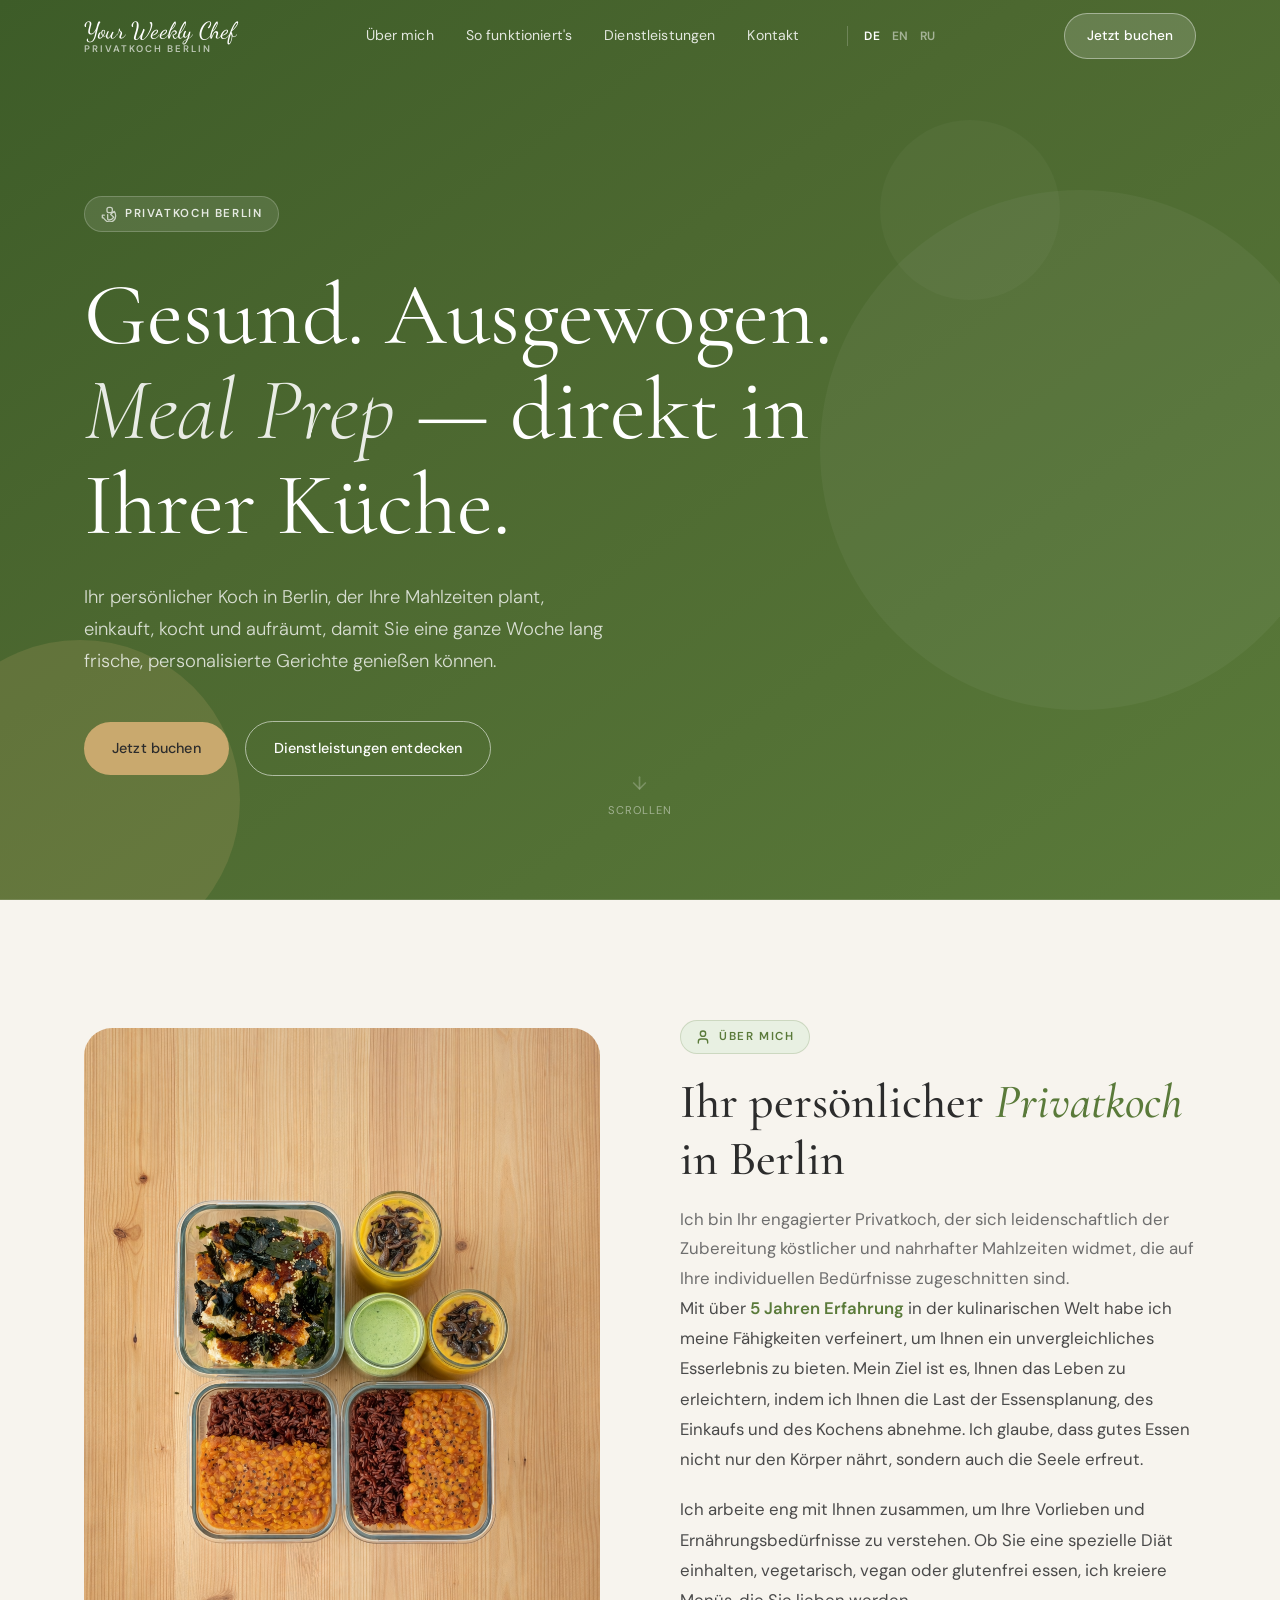
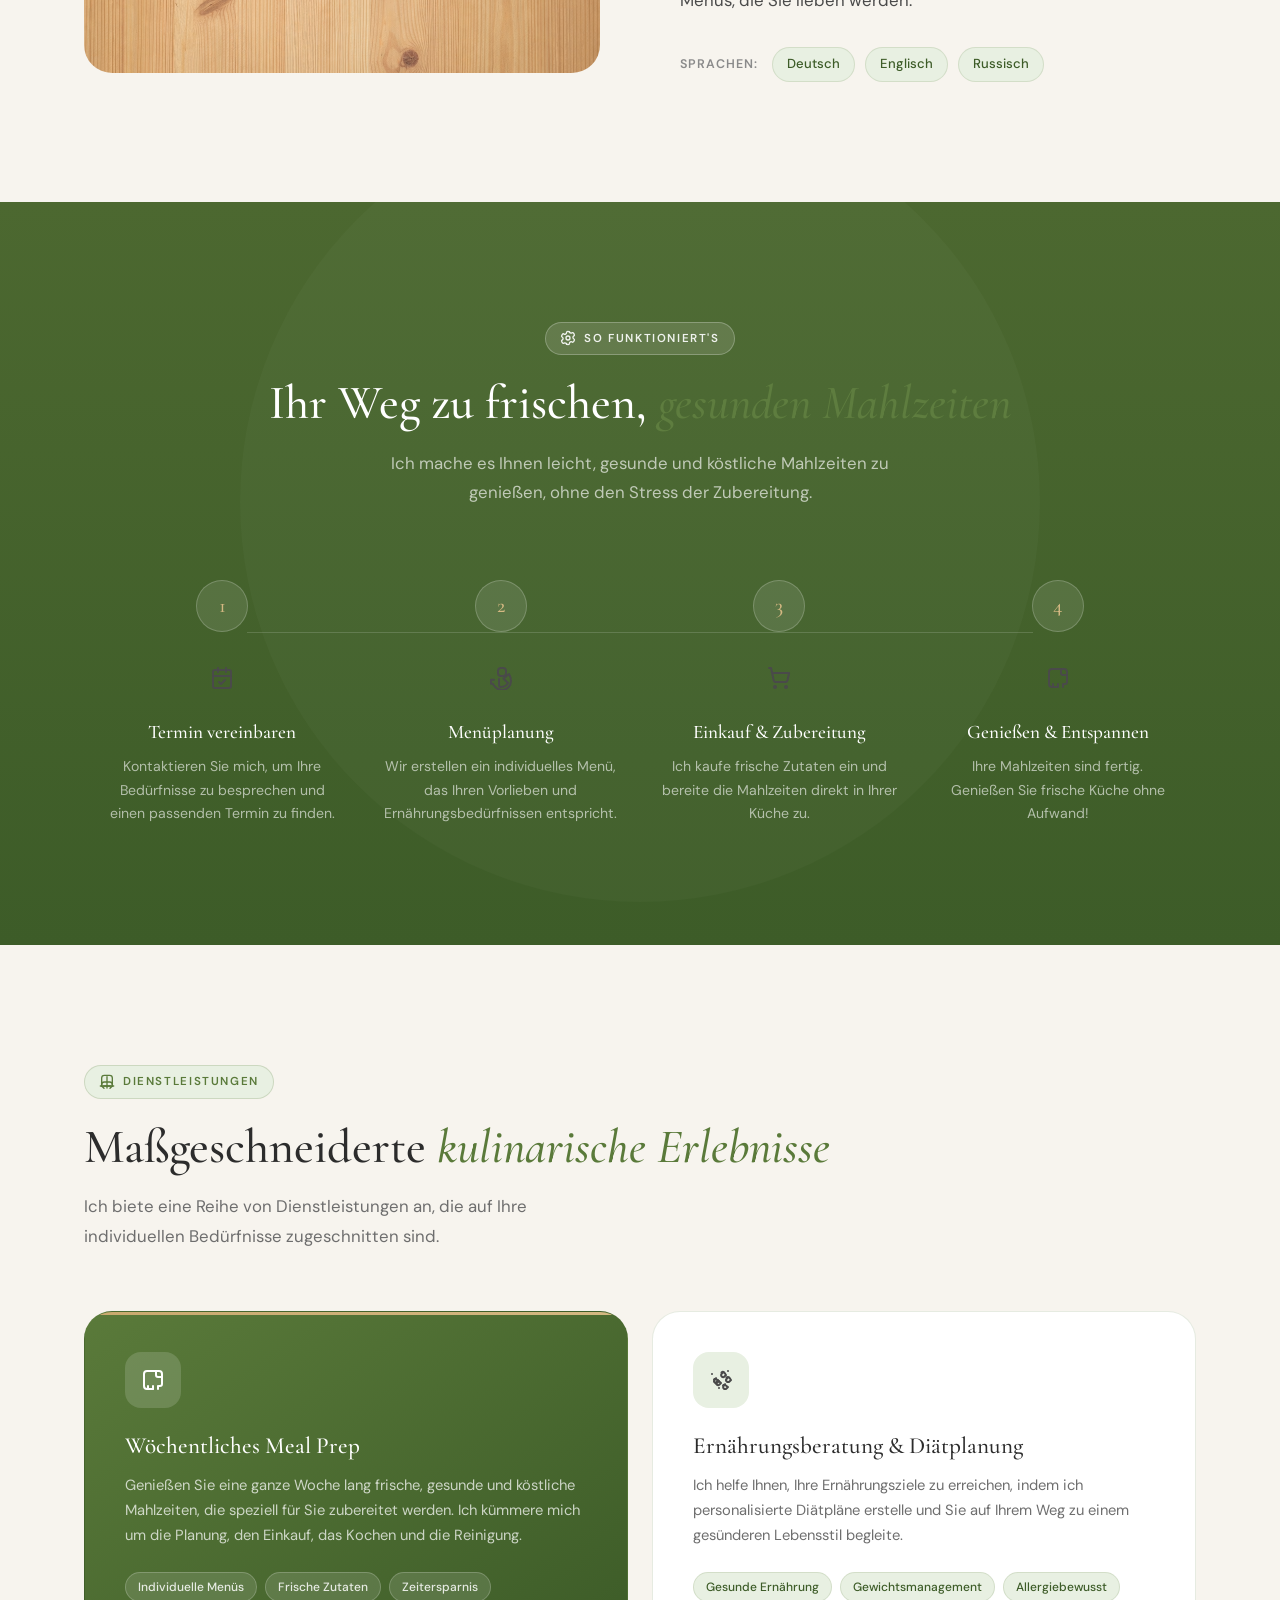
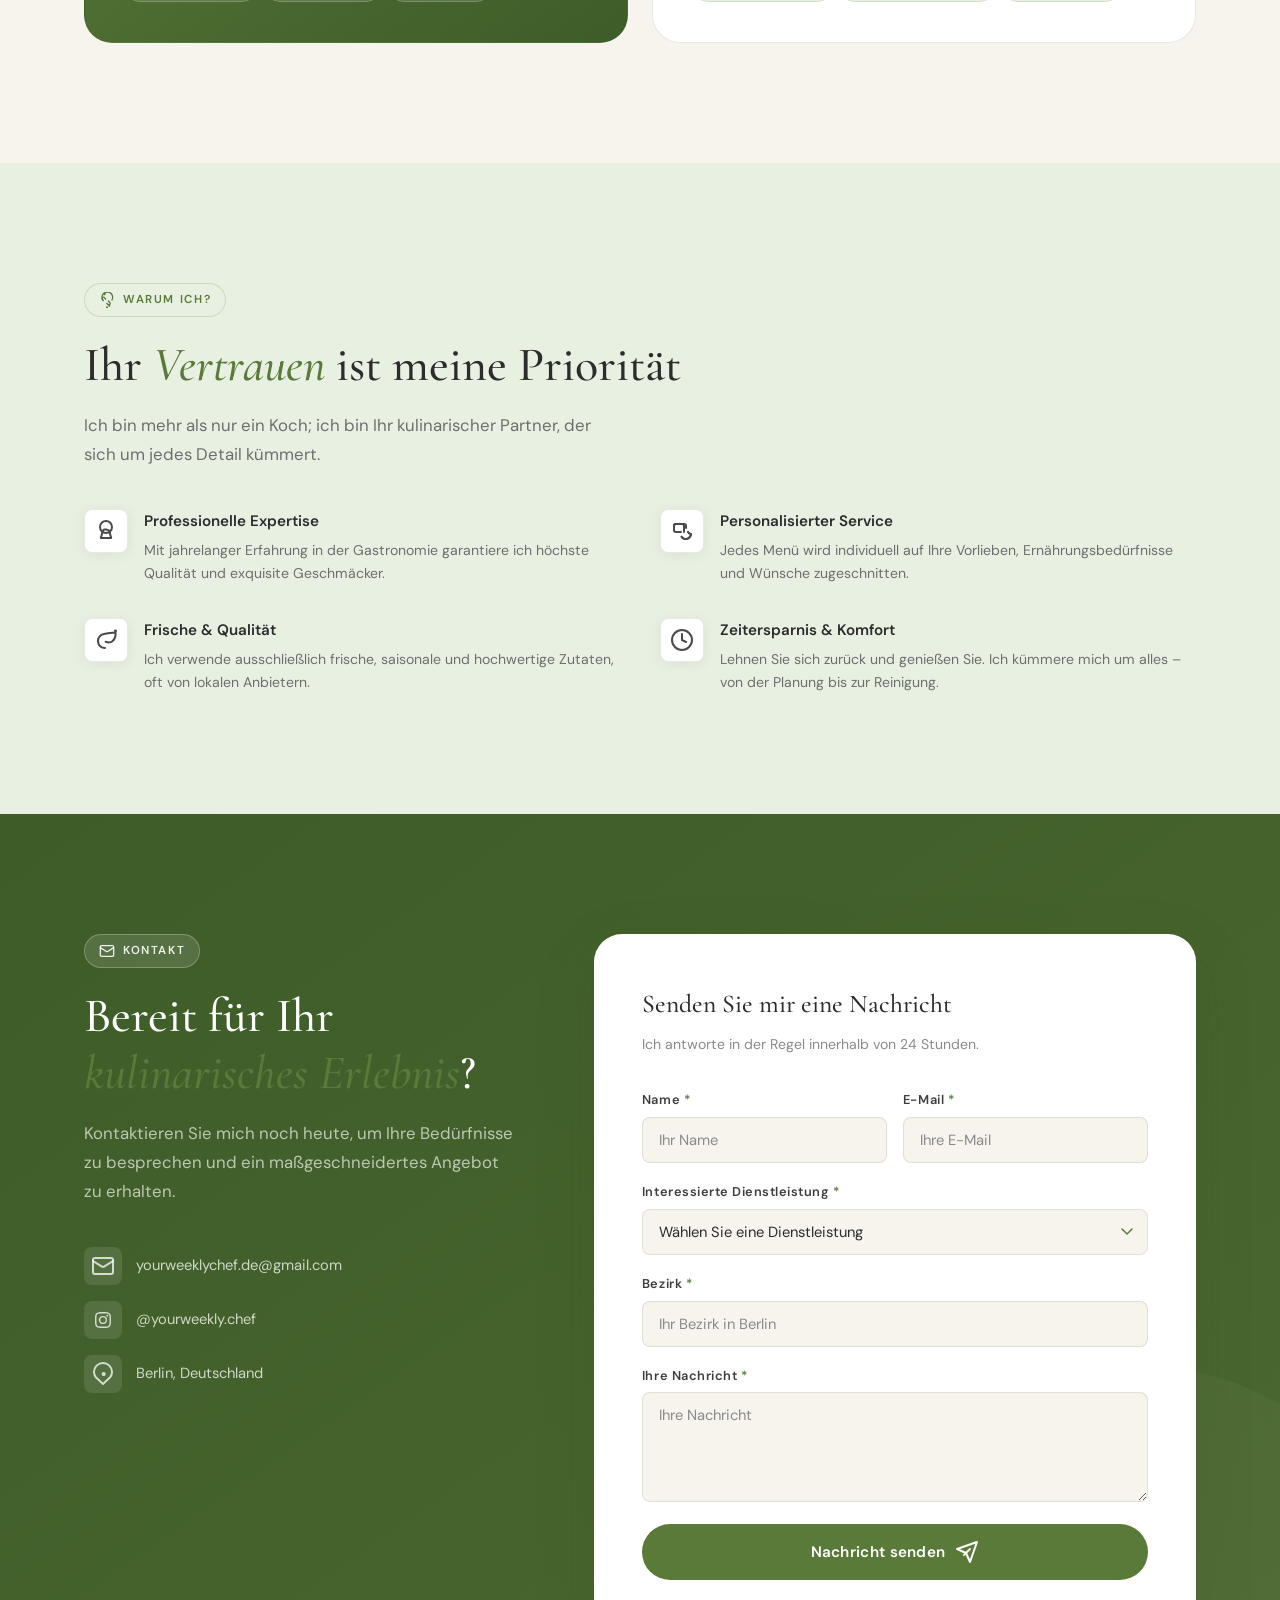
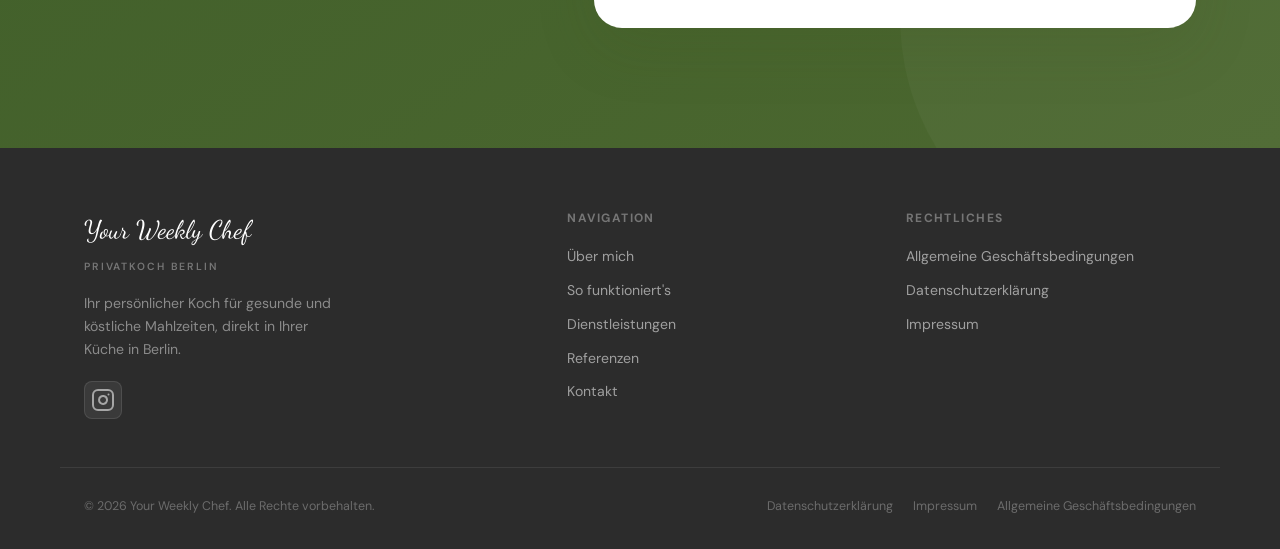
==== index.html @ 38459848 "structure changes in other languages" ====
<!DOCTYPE html>
<html lang="de">
<head>
  <meta charset="UTF-8" />
  <meta name="viewport" content="width=device-width, initial-scale=1.0" />
  <title>Your Weekly Chef — Privatkoch & Personal Chef Berlin</title>
  <meta name="description" content="Your Weekly Chef bietet exklusive Privatkoch- und Personal Chef-Dienste in Berlin. Genießen Sie maßgeschneiderte Menüs, Einkauf und Kochen direkt bei Ihnen zu Hause. Buchen Sie jetzt Ihren persönlichen Koch!" />
  <link rel="preconnect" href="https://fonts.googleapis.com" />
  <link rel="preconnect" href="https://fonts.gstatic.com" crossorigin />
  <link href="https://fonts.googleapis.com/css2?family=Cormorant+Garamond:ital,wght@0,300;0,400;0,500;0,600;1,300;1,400;1,500&family=DM+Sans:ital,opsz,wght@0,9..40,300;0,9..40,400;0,9..40,500;0,9..40,600;1,9..40,300&family=Dancing+Script:wght@500;600&display=swap" rel="stylesheet" />

  <style>
    /* ─── CSS Variables ─────────────────────────────────────────── */
    :root {
      --green-dark:    #3D5C28;
      --green-mid:     #4A6B2F;
      --green-main:    #5A7A3A;
      --green-light:   #6B8F47;
      --green-muted:   #7A9A55;
      --green-hero:    #4C6830;
      --tan:           #C9A96E;
      --tan-light:     #D4B882;
      --tan-pale:      #EDD9B0;
      --mint:          #E8F0E2;
      --mint-mid:      #D6E8CC;
      --cream:         #F7F4EE;
      --cream-dark:    #EDE8DF;
      --white:         #FFFFFF;
      --charcoal:      #2C2C2C;
      --charcoal-mid:  #3E3E3E;
      --text-body:     #4A4A4A;
      --text-light:    #6E6E6E;
      --text-muted:    #8A8A8A;
      --border:        rgba(90,122,58,0.15);
      --shadow-sm:     0 2px 12px rgba(60,80,30,0.08);
      --shadow-md:     0 8px 32px rgba(60,80,30,0.12);
      --shadow-lg:     0 20px 60px rgba(60,80,30,0.15);
      --radius-sm:     8px;
      --radius-md:     16px;
      --radius-lg:     28px;
      --radius-xl:     48px;
      --radius-full:   9999px;
      --font-serif:    'Cormorant Garamond', Georgia, serif;
      --font-sans:     'DM Sans', system-ui, sans-serif;
      --font-script:   'Dancing Script', cursive;
      --transition:    0.3s cubic-bezier(0.4, 0, 0.2, 1);
    }

    /* ─── Reset & Base ──────────────────────────────────────────── */
    *, *::before, *::after { box-sizing: border-box; margin: 0; padding: 0; }

    html {
      scroll-behavior: smooth;
      font-size: 16px;
    }

    body {
      font-family: var(--font-sans);
      color: var(--text-body);
      background: var(--cream);
      line-height: 1.7;
      overflow-x: hidden;
    }

    img { display: block; max-width: 100%; }
    a { text-decoration: none; color: inherit; }
    button { cursor: pointer; font-family: var(--font-sans); border: none; }
    ul { list-style: none; }

    /* ─── Utility ───────────────────────────────────────────────── */
    .container {
      width: 100%;
      max-width: 1160px;
      margin: 0 auto;
      padding: 0 24px;
    }

    .section-label {
      display: inline-flex;
      align-items: center;
      gap: 8px;
      font-family: var(--font-sans);
      font-size: 0.72rem;
      font-weight: 600;
      letter-spacing: 0.14em;
      text-transform: uppercase;
      color: var(--green-main);
      background: var(--mint);
      border: 1px solid rgba(90,122,58,0.2);
      padding: 6px 14px;
      border-radius: var(--radius-full);
      margin-bottom: 20px;
    }

    .section-label--white {
      color: rgba(255,255,255,0.9);
      background: rgba(255,255,255,0.12);
      border-color: rgba(255,255,255,0.25);
    }

    .section-title {
      font-family: var(--font-serif);
      font-size: clamp(2rem, 4vw, 3rem);
      font-weight: 500;
      line-height: 1.2;
      color: var(--charcoal);
      margin-bottom: 16px;
    }

    .section-title em {
      font-style: italic;
      color: var(--green-main);
    }

    .section-subtitle {
      font-size: 1.05rem;
      color: var(--text-light);
      max-width: 540px;
      line-height: 1.75;
    }

    .btn {
      display: inline-flex;
      align-items: center;
      gap: 8px;
      padding: 14px 28px;
      border-radius: var(--radius-full);
      font-size: 0.9rem;
      font-weight: 500;
      letter-spacing: 0.01em;
      transition: var(--transition);
      white-space: nowrap;
    }

    .btn-primary {
      background: var(--tan);
      color: var(--charcoal);
    }
    .btn-primary:hover {
      background: var(--tan-light);
      transform: translateY(-1px);
      box-shadow: 0 6px 20px rgba(201,169,110,0.4);
    }

    .btn-outline {
      background: transparent;
      color: var(--white);
      border: 1.5px solid rgba(255,255,255,0.55);
    }
    .btn-outline:hover {
      background: rgba(255,255,255,0.1);
      border-color: rgba(255,255,255,0.8);
    }

    .btn-green {
      background: var(--green-main);
      color: var(--white);
    }
    .btn-green:hover {
      background: var(--green-dark);
      transform: translateY(-1px);
      box-shadow: 0 6px 20px rgba(90,122,58,0.35);
    }

    .btn-outline-green {
      background: transparent;
      color: var(--green-main);
      border: 1.5px solid var(--green-main);
    }
    .btn-outline-green:hover {
      background: var(--green-main);
      color: var(--white);
    }

    /* ─── Navigation ────────────────────────────────────────────── */
    .nav {
      position: fixed;
      top: 0;
      left: 0;
      right: 0;
      z-index: 100;
      padding: 0 24px;
      transition: var(--transition);
    }

    .nav.scrolled {
      background: rgba(76,104,48,0.97);
      backdrop-filter: blur(12px);
      box-shadow: 0 2px 20px rgba(0,0,0,0.15);
    }

    .nav__inner {
      max-width: 1160px;
      margin: 0 auto;
      height: 72px;
      display: flex;
      align-items: center;
      justify-content: space-between;
      gap: 24px;
    }

    .nav__logo {
      display: flex;
      flex-direction: column;
      line-height: 1;
    }

    .nav__logo-script {
      font-family: var(--font-script);
      font-size: 1.45rem;
      color: var(--white);
      letter-spacing: 0.01em;
    }

    .nav__logo-sub {
      font-family: var(--font-sans);
      font-size: 0.6rem;
      font-weight: 600;
      letter-spacing: 0.2em;
      text-transform: uppercase;
      color: rgba(255,255,255,0.65);
      margin-top: 2px;
    }

    .nav__links {
      display: flex;
      align-items: center;
      gap: 32px;
    }

    .nav__links a {
      font-size: 0.88rem;
      font-weight: 400;
      color: rgba(255,255,255,0.85);
      letter-spacing: 0.01em;
      transition: color var(--transition);
      position: relative;
    }

    .nav__links a::after {
      content: '';
      position: absolute;
      bottom: -3px;
      left: 0;
      width: 0;
      height: 1px;
      background: var(--tan);
      transition: width var(--transition);
    }

    .nav__links a:hover {
      color: var(--white);
    }

    .nav__links a:hover::after {
      width: 100%;
    }

    .nav__cta {
      background: rgba(255,255,255,0.15);
      color: var(--white);
      border: 1.5px solid rgba(255,255,255,0.4);
      padding: 10px 22px;
      border-radius: var(--radius-full);
      font-size: 0.85rem;
      font-weight: 500;
      transition: var(--transition);
    }

    .nav__cta:hover {
      background: var(--tan);
      border-color: var(--tan);
      color: var(--charcoal);
    }

    .nav__hamburger {
      display: none;
      flex-direction: column;
      gap: 5px;
      background: none;
      padding: 4px;
    }

    .nav__hamburger span {
      display: block;
      width: 24px;
      height: 2px;
      background: var(--white);
      border-radius: 2px;
      transition: var(--transition);
    }

    .nav__mobile {
      display: none;
      position: fixed;
      top: 72px;
      left: 0;
      right: 0;
      background: rgba(60,85,35,0.98);
      backdrop-filter: blur(12px);
      padding: 24px;
      z-index: 99;
      flex-direction: column;
      gap: 4px;
      border-top: 1px solid rgba(255,255,255,0.1);
    }

    .nav__mobile.open { display: flex; }

    .nav__mobile a {
      color: rgba(255,255,255,0.85);
      font-size: 1rem;
      padding: 12px 0;
      border-bottom: 1px solid rgba(255,255,255,0.08);
      transition: color var(--transition);
    }

    .nav__mobile a:hover { color: var(--tan); }

    .nav__mobile .btn-primary {
      margin-top: 12px;
      text-align: center;
      justify-content: center;
    }

    /* ─── Hero ──────────────────────────────────────────────────── */
    .hero {
      min-height: 100vh;
      background: linear-gradient(145deg, #3D5C28 0%, #4C6830 40%, #5A7A3A 100%);
      position: relative;
      display: flex;
      align-items: center;
      overflow: hidden;
      padding-top: 72px;
    }

    .hero__orb-1 {
      position: absolute;
      width: 520px;
      height: 520px;
      border-radius: 50%;
      background: rgba(255,255,255,0.045);
      right: -60px;
      top: 50%;
      transform: translateY(-50%);
      pointer-events: none;
    }

    .hero__orb-2 {
      position: absolute;
      width: 320px;
      height: 320px;
      border-radius: 50%;
      background: rgba(201,169,110,0.18);
      left: -80px;
      bottom: -60px;
      pointer-events: none;
    }

    .hero__orb-3 {
      position: absolute;
      width: 180px;
      height: 180px;
      border-radius: 50%;
      background: rgba(255,255,255,0.03);
      right: 220px;
      top: 120px;
      pointer-events: none;
    }

    .hero__divider {
      position: absolute;
      bottom: 0;
      left: 0;
      right: 0;
      height: 1px;
      background: rgba(255,255,255,0.12);
    }

    .hero__inner {
      position: relative;
      z-index: 2;
      padding: 80px 24px;
      max-width: 1160px;
      margin: 0 auto;
      width: 100%;
    }

    .hero__badge {
      display: inline-flex;
      align-items: center;
      gap: 8px;
      font-size: 0.72rem;
      font-weight: 600;
      letter-spacing: 0.14em;
      text-transform: uppercase;
      color: rgba(255,255,255,0.85);
      background: rgba(255,255,255,0.1);
      border: 1px solid rgba(255,255,255,0.2);
      padding: 7px 16px;
      border-radius: var(--radius-full);
      margin-bottom: 36px;
    }

    .hero__badge svg {
      opacity: 0.8;
    }

    .hero__title {
      font-family: var(--font-serif);
      font-size: clamp(3rem, 7vw, 5.5rem);
      font-weight: 400;
      line-height: 1.08;
      color: var(--white);
      margin-bottom: 28px;
      max-width: 820px;
    }

    .hero__title em {
      font-style: italic;
      font-weight: 300;
      color: rgba(255,255,255,0.88);
    }

    .hero__subtitle {
      font-size: clamp(1rem, 2vw, 1.15rem);
      color: rgba(255,255,255,0.78);
      max-width: 520px;
      line-height: 1.75;
      margin-bottom: 44px;
      font-weight: 300;
    }

    .hero__actions {
      display: flex;
      align-items: center;
      gap: 16px;
      flex-wrap: wrap;
    }

    .hero__scroll {
      position: absolute;
      bottom: 36px;
      left: 50%;
      transform: translateX(-50%);
      display: flex;
      flex-direction: column;
      align-items: center;
      gap: 8px;
      color: rgba(255,255,255,0.45);
      font-size: 0.7rem;
      letter-spacing: 0.1em;
      text-transform: uppercase;
      z-index: 2;
      animation: bounce 2.5s ease-in-out infinite;
    }

    .hero__scroll svg { opacity: 0.5; }

    @keyframes bounce {
      0%, 100% { transform: translateX(-50%) translateY(0); }
      50% { transform: translateX(-50%) translateY(6px); }
    }

    /* ─── About ─────────────────────────────────────────────────── */
    .about {
      padding: 120px 0;
      background: var(--cream);
    }

    .about__inner {
      display: grid;
      grid-template-columns: 1fr 1fr;
      gap: 80px;
      align-items: center;
    }

    .about__visual {
      position: relative;
    }

    .about__photo-wrap {

  position: relative;
  border-radius: var(--radius-lg);
  overflow: hidden;
  aspect-ratio: 4/5;

background: linear-gradient(145deg, var(--green-main) 0%, var(--green-dark) 100%); /* Запасной цвет, пока грузится фото */
}


    .about__photo-wrap img {
  width: 100%;
  height: 100%;
  object-fit: cover; /* Картинка заполнит блок как фон, но не исказится */
  object-position: center ; /* ВАЖНО: покажет лицо/верхнюю часть. Если надо центр - пишите center */
  display: block; /* Убирает отступ снизу у картинки */
}

    .about__photo-inner {
      width: 100%;
      height: 100%;
      display: flex;
      flex-direction: column;
      align-items: center;
      justify-content: center;
      gap: 20px;
      padding: 40px;
    }

    .about__photo-inner svg {
      width: 96px;
      height: 96px;
      border-radius: 50%;
      background: rgba(255,255,255,0.12);
      display: flex;
      align-items: center;
      justify-content: center;
      font-size: 2.8rem;
    }

    .about__photo-text {
      font-family: var(--font-serif);
      font-size: 1.6rem;
      font-style: italic;
      color: rgba(255,255,255,0.85);
      text-align: center;
      line-height: 1.4;
    }

    .about__photo-sub {
      font-size: 0.78rem;
      font-weight: 500;
      letter-spacing: 0.12em;
      text-transform: uppercase;
      color: rgba(255,255,255,0.5);
    }

    .about__accent-card {
      position: absolute;
      bottom: -24px;
      right: -24px;
      background: var(--tan);
      border-radius: var(--radius-md);
      padding: 20px 24px;
      box-shadow: var(--shadow-md);
    }

    .about__accent-card-num {
      font-family: var(--font-serif);
      font-size: 2.2rem;
      font-weight: 600;
      color: var(--charcoal);
      line-height: 1;
    }

    .about__accent-card-label {
      font-size: 0.75rem;
      font-weight: 500;
      color: rgba(44,44,44,0.7);
      margin-top: 4px;
      letter-spacing: 0.04em;
    }

    .about__text {
      font-size: 1.05rem;
      color: var(--text-body);
      line-height: 1.8;
      margin-bottom: 20px;
    }

    .about__text strong {
      color: var(--green-main);
      font-weight: 600;
    }

    .about__langs {
      display: flex;
      align-items: center;
      gap: 10px;
      margin-top: 32px;
      flex-wrap: wrap;
    }

    .about__lang-label {
      font-size: 0.78rem;
      font-weight: 600;
      letter-spacing: 0.08em;
      text-transform: uppercase;
      color: var(--text-muted);
      margin-right: 4px;
    }

    .about__lang-tag {
      display: inline-flex;
      align-items: center;
      gap: 6px;
      background: var(--mint);
      border: 1px solid var(--border);
      border-radius: var(--radius-full);
      padding: 5px 14px;
      font-size: 0.82rem;
      font-weight: 500;
      color: var(--green-dark);
    }

    /* ─── How It Works ──────────────────────────────────────────── */
    .how {
      padding: 120px 0;
      background: linear-gradient(180deg, var(--green-hero) 0%, var(--green-dark) 100%);
      position: relative;
      overflow: hidden;
    }

    .how::before {
      content: '';
      position: absolute;
      top: -100px;
      left: 50%;
      transform: translateX(-50%);
      width: 800px;
      height: 800px;
      border-radius: 50%;
      background: rgba(255,255,255,0.025);
      pointer-events: none;
    }

    .how__header {
      text-align: center;
      margin-bottom: 72px;
    }

    .how__header .section-title {
      color: var(--white);
    }

    .how__header .section-subtitle {
      color: rgba(255,255,255,0.65);
      margin: 0 auto;
    }

    .how__steps {
      display: grid;
      grid-template-columns: repeat(4, 1fr);
      gap: 2px;
      position: relative;
    }

    .how__connector {
      position: absolute;
      top: 52px;
      left: calc(12.5% + 24px);
      right: calc(12.5% + 24px);
      height: 1px;
      background: rgba(255,255,255,0.15);
      z-index: 0;
    }

    .how__step {
      position: relative;
      z-index: 1;
      display: flex;
      flex-direction: column;
      align-items: center;
      text-align: center;
      padding: 0 20px;
    }

    .how__step-num {
      width: 52px;
      height: 52px;
      border-radius: 50%;
      background: rgba(255,255,255,0.1);
      border: 1.5px solid rgba(255,255,255,0.2);
      display: flex;
      align-items: center;
      justify-content: center;
      font-family: var(--font-serif);
      font-size: 1.3rem;
      font-weight: 500;
      color: var(--tan-light);
      margin-bottom: 24px;
      position: relative;
      transition: var(--transition);
    }

    .how__step:hover .how__step-num {
      background: var(--tan);
      border-color: var(--tan);
      color: var(--charcoal);
      transform: scale(1.05);
    }

    .how__step-icon {
      font-size: 1.8rem;
      margin-bottom: 16px;
    }

    .how__step-title {
      font-family: var(--font-serif);
      font-size: 1.2rem;
      font-weight: 500;
      color: var(--white);
      margin-bottom: 10px;
      line-height: 1.3;
    }

    .how__step-text {
      font-size: 0.88rem;
      color: rgba(255,255,255,0.6);
      line-height: 1.65;
    }

    /* ─── Services ──────────────────────────────────────────────── */
    .services {
      padding: 120px 0;
      background: var(--cream);
    }

    .services__header {
      margin-bottom: 60px;
    }

    .services__grid {
      display: grid;
      grid-template-columns: repeat(2, 1fr);
      gap: 24px;
    }

    .service-card {
      background: var(--white);
      border-radius: var(--radius-lg);
      padding: 40px;
      border: 1px solid var(--border);
      transition: var(--transition);
      position: relative;
      overflow: hidden;
    }

    .service-card::before {
      content: '';
      position: absolute;
      top: 0;
      left: 0;
      right: 0;
      height: 3px;
      background: linear-gradient(90deg, var(--green-main), var(--tan));
      opacity: 0;
      transition: opacity var(--transition);
    }

    .service-card:hover {
      transform: translateY(-4px);
      box-shadow: var(--shadow-lg);
      border-color: transparent;
    }

    .service-card:hover::before { opacity: 1; }

    .service-card--featured {
      background: linear-gradient(145deg, var(--green-main) 0%, var(--green-dark) 100%);
      border-color: transparent;
      color: var(--white);
    }

    .service-card--featured::before {
      background: linear-gradient(90deg, var(--tan), var(--tan-light));
      opacity: 1;
    }

    .service-card__icon {
      width: 56px;
      height: 56px;
      border-radius: var(--radius-md);
      background: var(--mint);
      display: flex;
      align-items: center;
      justify-content: center;
      font-size: 1.6rem;
      margin-bottom: 24px;
      transition: var(--transition);
    }

    .service-card--featured .service-card__icon {
      background: rgba(255,255,255,0.15);
    }

    .service-card:hover .service-card__icon {
      background: var(--mint-mid);
      transform: scale(1.05);
    }

    .service-card--featured:hover .service-card__icon {
      background: rgba(255,255,255,0.2);
    }

    .service-card__badge {
      display: inline-block;
      font-size: 0.68rem;
      font-weight: 700;
      letter-spacing: 0.1em;
      text-transform: uppercase;
      background: var(--tan);
      color: var(--charcoal);
      padding: 3px 10px;
      border-radius: var(--radius-full);
      margin-bottom: 12px;
    }

    .service-card__title {
      font-family: var(--font-serif);
      font-size: 1.45rem;
      font-weight: 500;
      color: var(--charcoal);
      margin-bottom: 12px;
      line-height: 1.25;
    }

    .service-card--featured .service-card__title { color: var(--white); }

    .service-card__text {
      font-size: 0.92rem;
      color: var(--text-light);
      line-height: 1.7;
      margin-bottom: 24px;
    }

    .service-card--featured .service-card__text { color: rgba(255,255,255,0.72); }

    .service-card__tags {
      display: flex;
      flex-wrap: wrap;
      gap: 8px;
    }

    .service-card__tag {
      font-size: 0.75rem;
      font-weight: 500;
      background: var(--mint);
      color: var(--green-dark);
      border: 1px solid rgba(90,122,58,0.15);
      padding: 4px 12px;
      border-radius: var(--radius-full);
    }

    .service-card--featured .service-card__tag {
      background: rgba(255,255,255,0.12);
      color: rgba(255,255,255,0.85);
      border-color: rgba(255,255,255,0.2);
    }

    /* ─── Why Me ────────────────────────────────────────────────── */
    .why {
      padding: 120px 0;
      background: var(--mint);
    }

    .why__inner {
      display: block; /* Изменено с grid для центрирования контента во всю ширину */
    }

    .why__list {
      margin-top: 40px;
      display: grid;
      grid-template-columns: repeat(2, 1fr); /* Выстроено в два ряда/колонки */
      gap: 32px 40px;
    }

    .why__item {
      display: flex;
      align-items: flex-start;
      gap: 16px;
    }

    .why__item-icon {
      width: 44px;
      height: 44px;
      border-radius: var(--radius-sm);
      background: var(--white);
      border: 1px solid var(--border);
      display: flex;
      align-items: center;
      justify-content: center;
      font-size: 1.2rem;
      flex-shrink: 0;
      box-shadow: var(--shadow-sm);
    }

    .why__item-title {
      font-family: var(--font-sans);
      font-size: 0.95rem;
      font-weight: 600;
      color: var(--charcoal);
      margin-bottom: 4px;
    }

    .why__item-text {
      font-size: 0.88rem;
      color: var(--text-light);
      line-height: 1.65;
    }

    /* ─── Testimonials ──────────────────────────────────────────── */
    .testimonials {
      padding: 120px 0;
      background: var(--cream-dark);
    }

    .testimonials__header {
      text-align: center;
      margin-bottom: 60px;
    }

    .testimonials__header .section-subtitle {
      margin: 0 auto;
    }

    .testimonials__grid {
      display: grid;
      grid-template-columns: repeat(3, 1fr);
      gap: 24px;
    }

    .testimonial-card {
      background: var(--white);
      border-radius: var(--radius-lg);
      padding: 36px;
      border: 1px solid var(--border);
      box-shadow: var(--shadow-sm);
      transition: var(--transition);
      display: flex;
      flex-direction: column;
    }

    .testimonial-card:hover {
      transform: translateY(-4px);
      box-shadow: var(--shadow-md);
    }

    .testimonial-card__stars {
      display: flex;
      gap: 3px;
      margin-bottom: 20px;
    }

    .testimonial-card__star {
      color: var(--tan);
      font-size: 1rem;
    }

    .testimonial-card__quote {
      font-family: var(--font-serif);
      font-size: 1.1rem;
      font-style: italic;
      color: var(--charcoal-mid);
      line-height: 1.7;
      flex: 1;
      margin-bottom: 28px;
    }

    .testimonial-card__author {
      display: flex;
      align-items: center;
      gap: 14px;
    }

    .testimonial-card__avatar {
      width: 44px;
      height: 44px;
      border-radius: 50%;
      background: linear-gradient(135deg, var(--green-muted), var(--green-main));
      display: flex;
      align-items: center;
      justify-content: center;
      font-family: var(--font-serif);
      font-size: 1.1rem;
      font-weight: 500;
      color: var(--white);
      flex-shrink: 0;
    }

    .testimonial-card__name {
      font-weight: 600;
      font-size: 0.9rem;
      color: var(--charcoal);
    }

    .testimonial-card__meta {
      font-size: 0.78rem;
      color: var(--text-muted);
      margin-top: 2px;
    }

    /* ─── Booking / Contact ─────────────────────────────────────── */
    .contact {
      padding: 120px 0;
      background: linear-gradient(145deg, var(--green-dark) 0%, var(--green-hero) 100%);
      position: relative;
      overflow: hidden;
    }

    .contact::before {
      content: '';
      position: absolute;
      bottom: -120px;
      right: -120px;
      width: 500px;
      height: 500px;
      border-radius: 50%;
      background: rgba(255,255,255,0.03);
      pointer-events: none;
    }

    .contact__inner {
      display: grid;
      grid-template-columns: 1fr 1.4fr;
      gap: 80px;
      align-items: start;
      position: relative;
      z-index: 1;
    }

    .contact__info .section-title { color: var(--white); }
    .contact__info .section-subtitle { color: rgba(255,255,255,0.65); }

    .contact__details {
      margin-top: 40px;
      display: flex;
      flex-direction: column;
      gap: 16px;
    }

    .contact__detail {
      display: flex;
      align-items: center;
      gap: 14px;
      color: rgba(255,255,255,0.75);
      font-size: 0.92rem;
    }

    .contact__detail-icon {
      width: 38px;
      height: 38px;
      border-radius: var(--radius-sm);
      background: rgba(255,255,255,0.1);
      display: flex;
      align-items: center;
      justify-content: center;
      font-size: 1rem;
      flex-shrink: 0;
    }

    .contact__form-wrap {
      background: var(--white);
      border-radius: var(--radius-lg);
      padding: 48px;
      box-shadow: var(--shadow-lg);
    }

    .contact__form-title {
      font-family: var(--font-serif);
      font-size: 1.6rem;
      font-weight: 500;
      color: var(--charcoal);
      margin-bottom: 8px;
    }

    .contact__form-sub {
      font-size: 0.88rem;
      color: var(--text-muted);
      margin-bottom: 32px;
    }

    .form {
      display: flex;
      flex-direction: column;
      gap: 18px;
    }

    .form__row {
      display: grid;
      grid-template-columns: 1fr 1fr;
      gap: 16px;
    }

    .form__group {
      display: flex;
      flex-direction: column;
      gap: 6px;
    }

    .form__label {
      font-size: 0.8rem;
      font-weight: 600;
      letter-spacing: 0.04em;
      color: var(--charcoal-mid);
    }

    .form__label span {
      color: var(--green-main);
    }

    .form__input,
    .form__select,
    .form__textarea {
      font-family: var(--font-sans);
      font-size: 0.92rem;
      color: var(--charcoal);
      background: var(--cream);
      border: 1.5px solid rgba(90,122,58,0.15);
      border-radius: var(--radius-sm);
      padding: 12px 16px;
      transition: var(--transition);
      outline: none;
      width: 100%;
    }

    .form__input::placeholder,
    .form__textarea::placeholder { color: var(--text-muted); }

    .form__input:focus,
    .form__select:focus,
    .form__textarea:focus {
      border-color: var(--green-main);
      background: var(--white);
      box-shadow: 0 0 0 3px rgba(90,122,58,0.1);
    }

    .form__input.error,
    .form__select.error,
    .form__textarea.error {
      border-color: #e05252;
      box-shadow: 0 0 0 3px rgba(224,82,82,0.1);
    }

    .form__error {
      font-size: 0.75rem;
      color: #e05252;
      display: none;
    }

    .form__error.visible { display: block; }

    .form__textarea {
      resize: vertical;
      min-height: 110px;
    }

    .form__select {
      appearance: none;
      background-image: url("data:image/svg+xml,%3Csvg xmlns='http://www.w3.org/2000/svg' width='12' height='8' viewBox='0 0 12 8'%3E%3Cpath d='M1 1l5 5 5-5' stroke='%235A7A3A' stroke-width='1.5' fill='none' stroke-linecap='round'/%3E%3C/svg%3E");
      background-repeat: no-repeat;
      background-position: right 14px center;
      padding-right: 36px;
    }

    .form__days {
      display: flex;
      flex-wrap: wrap;
      gap: 8px;
    }

    .form__day {
      display: none;
    }

    .form__day-label {
      display: inline-flex;
      align-items: center;
      justify-content: center;
      padding: 7px 14px;
      border-radius: var(--radius-full);
      font-size: 0.8rem;
      font-weight: 500;
      background: var(--cream);
      border: 1.5px solid rgba(90,122,58,0.15);
      color: var(--text-body);
      cursor: pointer;
      transition: var(--transition);
      user-select: none;
    }

    .form__day:checked + .form__day-label {
      background: var(--green-main);
      border-color: var(--green-main);
      color: var(--white);
    }

    .form__day-label:hover {
      border-color: var(--green-main);
      color: var(--green-main);
    }

    .form__submit {
      width: 100%;
      padding: 16px;
      background: var(--green-main);
      color: var(--white);
      border: none;
      border-radius: var(--radius-full);
      font-size: 0.95rem;
      font-weight: 600;
      letter-spacing: 0.02em;
      cursor: pointer;
      transition: var(--transition);
      display: flex;
      align-items: center;
      justify-content: center;
      gap: 10px;
      margin-top: 4px;
    }

    .form__submit:hover {
      background: var(--green-dark);
      transform: translateY(-1px);
      box-shadow: 0 6px 20px rgba(90,122,58,0.35);
    }

    .form__submit:active { transform: translateY(0); }

    .form__success {
      display: none;
      text-align: center;
      padding: 32px 0;
    }

    .form__success.visible { display: block; }

    .form__success-icon {
      font-size: 3rem;
      margin-bottom: 16px;
    }

    .form__success-title {
      font-family: var(--font-serif);
      font-size: 1.6rem;
      color: var(--green-main);
      margin-bottom: 8px;
    }

    .form__success-text {
      font-size: 0.92rem;
      color: var(--text-light);
    }

    /* ─── Footer ────────────────────────────────────────────────── */
    .footer {
      background: var(--charcoal);
      padding: 60px 0 32px;
    }

    .footer__inner {
      display: grid;
      grid-template-columns: 1.5fr 1fr 1fr;
      gap: 48px;
      margin-bottom: 48px;
    }

    .footer__logo {
      font-family: var(--font-script);
      font-size: 1.6rem;
      color: var(--white);
      margin-bottom: 6px;
    }

    .footer__logo-sub {
      font-size: 0.65rem;
      font-weight: 600;
      letter-spacing: 0.18em;
      text-transform: uppercase;
      color: rgba(255,255,255,0.35);
      margin-bottom: 16px;
    }

    .footer__tagline {
      font-size: 0.88rem;
      color: rgba(255,255,255,0.45);
      line-height: 1.65;
      max-width: 260px;
    }

    .footer__social {
      display: flex;
      margin-top: 20px;
    }

    .footer__social-link {
      width: 38px;
      height: 38px;
      border-radius: var(--radius-sm);
      background: rgba(255,255,255,0.07);
      border: 1px solid rgba(255,255,255,0.1);
      display: flex;
      align-items: center;
      justify-content: center;
      color: rgba(255,255,255,0.55);
      font-size: 1rem;
      transition: var(--transition);
    }

    .footer__social-link:hover {
      background: var(--green-main);
      border-color: var(--green-main);
      color: var(--white);
    }

    /* Интерактивная панель WhatsApp */
    .footer__social-wrapper {
      position: relative;
      display: inline-block;
    }

    .wa-panel {
      position: absolute;
      bottom: 54px;
      left: 0;
      width: 290px;
      background: var(--white);
      border: 1px solid var(--border);
      border-radius: var(--radius-md);
      padding: 20px;
      box-shadow: var(--shadow-lg);
      display: none;
      z-index: 110;
      text-align: left;
    }

    .wa-panel::after {
      content: '';
      position: absolute;
      bottom: -7px;
      left: 14px;
      width: 14px;
      height: 14px;
      background: var(--white);
      transform: rotate(45deg);
      border-right: 1px solid var(--border);
      border-bottom: 1px solid var(--border);
    }

    .wa-panel.open {
      display: block;
      animation: waFadeIn 0.25s cubic-bezier(0.4, 0, 0.2, 1);
    }

    @keyframes waFadeIn {
      from { opacity: 0; transform: translateY(8px); }
      to { opacity: 1; transform: translateY(0); }
    }

    .wa-panel__header {
      display: flex;
      justify-content: space-between;
      align-items: center;
      margin-bottom: 10px;
    }

    .wa-panel__title {
      font-family: var(--font-sans);
      font-weight: 600;
      font-size: 0.95rem;
      color: var(--charcoal);
      display: flex;
      align-items: center;
      gap: 6px;
    }

    .wa-panel__close {
      background: none;
      border: none;
      font-size: 1.3rem;
      color: var(--text-muted);
      line-height: 1;
      padding: 2px;
    }

    .wa-panel__close:hover { color: var(--charcoal); }

    .wa-panel__text {
      font-size: 0.85rem;
      color: var(--text-light);
      margin-bottom: 16px;
      line-height: 1.5;
    }

    .wa-panel__btn {
      padding: 10px 16px;
      font-size: 0.85rem;
      width: 100%;
      justify-content: center;
      background: #25D366 !important;
      color: #FFFFFF !important;
      border-radius: var(--radius-full);
      font-weight: 600;
      box-shadow: 0 4px 12px rgba(37,211,102,0.25);
    }

    .wa-panel__btn:hover {
      background: #1BD75E !important;
      transform: translateY(-1px);
      box-shadow: 0 6px 16px rgba(37,211,102,0.35);
    }

    .footer__col-title {
      font-size: 0.75rem;
      font-weight: 700;
      letter-spacing: 0.12em;
      text-transform: uppercase;
      color: rgba(255,255,255,0.35);
      margin-bottom: 16px;
    }

    .footer__links {
      display: flex;
      flex-direction: column;
      gap: 10px;
    }

    .footer__links a {
      font-size: 0.88rem;
      color: rgba(255,255,255,0.55);
      transition: color var(--transition);
    }

    .footer__links a:hover { color: var(--tan); }

    .footer__bottom {
      border-top: 1px solid rgba(255,255,255,0.08);
      padding-top: 28px;
      display: flex;
      align-items: center;
      justify-content: space-between;
      gap: 16px;
      flex-wrap: wrap;
    }

    .footer__copy {
      font-size: 0.78rem;
      color: rgba(255,255,255,0.3);
    }

    .footer__bottom-links {
      display: flex;
      gap: 20px;
    }

    .footer__bottom-links a {
      font-size: 0.78rem;
      color: rgba(255,255,255,0.3);
      transition: color var(--transition);
    }

    .footer__bottom-links a:hover { color: rgba(255,255,255,0.6); }

    /* ─── Responsive ────────────────────────────────────────────── */
    @media (max-width: 1024px) {
      .about__inner,
      .contact__inner {
        grid-template-columns: 1fr;
        gap: 48px;
      }

      .about__accent-card {
        right: 0;
        bottom: -16px;
      }

      .about__photo-wrap {
        aspect-ratio: 16/9;
        max-height: 340px;
      }

      .how__steps {
        grid-template-columns: repeat(2, 1fr);
        gap: 40px;
      }

      .how__connector { display: none; }

      .services__grid {
        grid-template-columns: 1fr;
      }

      .testimonials__grid {
        grid-template-columns: 1fr 1fr;
      }

      .footer__inner {
        grid-template-columns: 1fr 1fr;
      }
    }

    @media (max-width: 768px) {
      .nav__links,
      .nav__cta { display: none; }

      .nav__hamburger { display: flex; }

      .hero__title { font-size: clamp(2.4rem, 8vw, 3.5rem); }

      .how__steps {
        grid-template-columns: 1fr;
        gap: 32px;
      }

      .why__list {
        grid-template-columns: 1fr; /* Перестроение преимуществ в одну колонку на мобильных */
        gap: 24px;
      }

      .testimonials__grid {
        grid-template-columns: 1fr;
      }

      .form__row {
        grid-template-columns: 1fr;
      }

      .contact__form-wrap {
        padding: 32px 24px;
      }

      .footer__inner {
        grid-template-columns: 1fr;
        gap: 32px;
      }

      .footer__bottom {
        flex-direction: column;
        align-items: flex-start;
      }
    }

    @media (max-width: 480px) {
      .hero__actions {
        flex-direction: column;
        align-items: flex-start;
      }

      .btn { width: 100%; justify-content: center; }

      .wa-panel {
        width: 260px;
        left: -20px;
      }
      .wa-panel::after {
        left: 32px;
      }
    }

    /* ─── Animations ────────────────────────────────────────────── */
    .fade-up {
      opacity: 0;
      transform: translateY(28px);
      transition: opacity 0.65s ease, transform 0.65s ease;
    }

    .fade-up.visible {
      opacity: 1;
      transform: translateY(0);
    }

    .fade-up-delay-1 { transition-delay: 0.1s; }
    .fade-up-delay-2 { transition-delay: 0.2s; }
    .fade-up-delay-3 { transition-delay: 0.3s; }
    .fade-up-delay-4 { transition-delay: 0.4s; }

    /* ─── Scroll indicator ──────────────────────────────────────── */
    .scroll-progress {
      position: fixed;
      top: 0;
      left: 0;
      width: 0%;
      height: 3px;
      background: var(--tan);
      z-index: 100;
    }

    /* ─── Language Switcher ─────────────────────────────────────── */
    .nav__lang-switcher {
      display: flex;
      gap: 12px;
      margin-left: 16px;
      padding-left: 16px;
      border-left: 1px solid rgba(255,255,255,0.2);
    }

    .lang-link {
      font-size: 0.75rem !important;
      font-weight: 600 !important;
      color: rgba(255,255,255,0.5) !important;
      transition: var(--transition);
    }

    .lang-link:hover, .lang-link.active {
      color: var(--white) !important;
    }

  </style>
</head>
<body>

  <div class="scroll-progress"></div>

  <nav class="nav">
    <div class="nav__inner container">
      <a href="/" class="nav__logo">
        <span class="nav__logo-script">Your Weekly Chef</span>
        <span class="nav__logo-sub">Privatkoch Berlin</span>
      </a>

      <div class="nav__links">
        <a href="#about">Über mich</a>
        <a href="#how-it-works">So funktioniert's</a>
        <a href="#services">Dienstleistungen</a>
        <a href="#contact">Kontakt</a>
        <div class="nav__lang-switcher">
          <a href="/" class="lang-link active">DE</a>
          <a href="/en/" class="lang-link">EN</a>
          <a href="/ru/" class="lang-link">RU</a>
        </div>
      </div>

      <a href="#contact" class="nav__cta btn-primary">Jetzt buchen</a>

      <button class="nav__hamburger">
        <span></span>
        <span></span>
        <span></span>
      </button>
    </div>

    <div class="nav__mobile">
      <a href="#about">Über mich</a>
      <a href="#how-it-works">So funktioniert's</a>
      <a href="#services">Dienstleistungen</a>
      <a href="#testimonials">Referenzen</a>
      <a href="#contact">Kontakt</a>
      <a href="#contact" class="btn-primary">Jetzt buchen</a>
      <div class="nav__lang-switcher">
        <a href="/" class="lang-link active">DE</a>
        <a href="/en/" class="lang-link">EN</a>
        <a href="/ru/" class="lang-link">RU</a>
      </div>
    </div>
  </nav>

  <main>
    <section class="hero">
      <div class="hero__orb-1"></div>
      <div class="hero__orb-2"></div>
      <div class="hero__orb-3"></div>
      <div class="hero__divider"></div>

      <div class="hero__inner container">
        <div class="hero__badge">
          <svg xmlns="http://www.w3.org/2000/svg" width="16" height="16" viewBox="0 0 24 24" fill="none" stroke="currentColor" stroke-width="2" stroke-linecap="round" stroke-linejoin="round" class="lucide lucide-chef-hat"><path d="M12 2a3 3 0 0 0-3 3v2a3 3 0 0 0 3 3h2a3 3 0 0 0 3-3V5a3 3 0 0 0-3-3Z"/><path d="M10 13v6a2 2 0 0 0 2 2c2.7 0 5.2-1.3 7-4l-4.5-4.5L20 8c1.7 2.7 2 6.4 2 7a9 9 0 0 1-9 9c-3.3 0-6.2-1.7-8-4.5l-.3-.5c-.3-.4-.6-.8-.9-1.2H2v-4h3"/></svg>
          Privatkoch Berlin
        </div>
        <h1 class="hero__title">Gesund. Ausgewogen. <em>Meal Prep</em> — direkt in Ihrer Küche.</h1>
        <p class="hero__subtitle">Ihr persönlicher Koch in Berlin, der Ihre Mahlzeiten plant, einkauft, kocht und aufräumt, damit Sie eine ganze Woche lang frische, personalisierte Gerichte genießen können.</p>
        <div class="hero__actions">
          <a href="#contact" class="btn btn-primary">Jetzt buchen</a>
          <a href="#services" class="btn btn-outline">Dienstleistungen entdecken</a>
        </div>

        <a href="#about" class="hero__scroll">
          <svg xmlns="http://www.w3.org/2000/svg" width="20" height="20" viewBox="0 0 24 24" fill="none" stroke="currentColor" stroke-width="2" stroke-linecap="round" stroke-linejoin="round" class="lucide lucide-arrow-down"><path d="M12 5v14"/><path d="m19 12-7 7-7-7"/></svg>
          Scrollen
        </a>
      </div>
    </section>

    <section class="about" id="about">
      <div class="container about__inner">
        <div class="about__visual">
          <div class="about__photo-wrap">
            <img src="img/first.PNG" alt="Chef" />
            <div class="about__photo-inner">
            </div>
          </div>
        </div>
        <div>
          <div class="section-label">
            <svg xmlns="http://www.w3.org/2000/svg" width="16" height="16" viewBox="0 0 24 24" fill="none" stroke="currentColor" stroke-width="2" stroke-linecap="round" stroke-linejoin="round" class="lucide lucide-user"><path d="M19 21v-2a4 4 0 0 0-4-4H9a4 4 0 0 0-4 4v2"/><circle cx="12" cy="7" r="4"/></svg>
            Über mich
          </div>
          <h2 class="section-title">Ihr persönlicher <em>Privatkoch</em> in Berlin</h2>
          <p class="section-subtitle">Ich bin Ihr engagierter Privatkoch, der sich leidenschaftlich der Zubereitung köstlicher und nahrhafter Mahlzeiten widmet, die auf Ihre individuellen Bedürfnisse zugeschnitten sind.</p>
          <p class="about__text">Mit über <strong>5 Jahren Erfahrung</strong> in der kulinarischen Welt habe ich meine Fähigkeiten verfeinert, um Ihnen ein unvergleichliches Esserlebnis zu bieten. Mein Ziel ist es, Ihnen das Leben zu erleichtern, indem ich Ihnen die Last der Essensplanung, des Einkaufs und des Kochens abnehme. Ich glaube, dass gutes Essen nicht nur den Körper nährt, sondern auch die Seele erfreut.</p>
          <p class="about__text">Ich arbeite eng mit Ihnen zusammen, um Ihre Vorlieben und Ernährungsbedürfnisse zu verstehen. Ob Sie eine spezielle Diät einhalten, vegetarisch, vegan oder glutenfrei essen, ich kreiere Menüs, die Sie lieben werden.</p>
          <div class="about__langs">
            <span class="about__lang-label">Sprachen:</span>
            <span class="about__lang-tag">Deutsch</span>
            <span class="about__lang-tag">Englisch</span>
            <span class="about__lang-tag">Russisch</span>
          </div>
        </div>
      </div>
    </section>

    <section class="how" id="how-it-works">
      <div class="container">
        <div class="how__header">
          <div class="section-label section-label--white">
            <svg xmlns="http://www.w3.org/2000/svg" width="16" height="16" viewBox="0 0 24 24" fill="none" stroke="currentColor" stroke-width="2" stroke-linecap="round" stroke-linejoin="round" class="lucide lucide-settings"><path d="M12.22 2h-.44a2 2 0 0 0-2 2v.18a2 2 0 0 1-1 1.73l-.43.25a2 2 0 0 1-2 0l-.15-.08a2 2 0 0 0-2.73.73l-.78 1.31a2 2 0 0 0 .73 2.73l.15.08a2 2 0 0 1 1 1.73v.44a2 2 0 0 1-1 1.73l-.15.08a2 2 0 0 0-.73 2.73l.78 1.31a2 2 0 0 0 2.73.73l.15-.08a2 2 0 0 1 2 0l.43.25a2 2 0 0 1 1 1.73V20a2 2 0 0 0 2 2h.44a2 2 0 0 0 2-2v-.18a2 2 0 0 1 1-1.73l.43-.25a2 2 0 0 1 2 0l.15.08a2 2 0 0 0 2.73-.73l.78-1.31a2 2 0 0 0-.73-2.73l-.15-.08a2 2 0 0 1-1-1.73v-.44a2 2 0 0 1 1-1.73l.15-.08a2 2 0 0 0 .73-2.73l-.78-1.31a2 2 0 0 0-2.73-.73l-.15.08a2 2 0 0 1-2 0l-.43-.25a2 2 0 0 1-1-1.73V4a2 2 0 0 0-2-2Z"/><circle cx="12" cy="12" r="3"/></svg>
            So funktioniert's
          </div>
          <h2 class="section-title">Ihr Weg zu frischen, <em>gesunden Mahlzeiten</em></h2>
          <p class="section-subtitle">Ich mache es Ihnen leicht, gesunde und köstliche Mahlzeiten zu genießen, ohne den Stress der Zubereitung.</p>
        </div>

        <div class="how__steps">
          <div class="how__connector"></div>
          <div class="how__step">
            <div class="how__step-num">1</div>
            <div class="how__step-icon">
              <svg xmlns="http://www.w3.org/2000/svg" width="24" height="24" viewBox="0 0 24 24" fill="none" stroke="currentColor" stroke-width="2" stroke-linecap="round" stroke-linejoin="round" class="lucide lucide-calendar-check"><rect width="18" height="18" x="3" y="4" rx="2" ry="2"/><path d="M16 2v4"/><path d="M8 2v4"/><path d="M3 10h18"/><path d="m9 16 2 2 4-4"/></svg>
            </div>
            <h3 class="how__step-title">Termin vereinbaren</h3>
            <p class="how__step-text">Kontaktieren Sie mich, um Ihre Bedürfnisse zu besprechen und einen passenden Termin zu finden.</p>
          </div>

          <div class="how__step">
            <div class="how__step-num">2</div>
            <div class="how__step-icon">
              <svg xmlns="http://www.w3.org/2000/svg" width="24" height="24" viewBox="0 0 24 24" fill="none" stroke="currentColor" stroke-width="2" stroke-linecap="round" stroke-linejoin="round" class="lucide lucide-chef-hat"><path d="M12 2a3 3 0 0 0-3 3v2a3 3 0 0 0 3 3h2a3 3 0 0 0 3-3V5a3 3 0 0 0-3-3Z"/><path d="M10 13v6a2 2 0 0 0 2 2c2.7 0 5.2-1.3 7-4l-4.5-4.5L20 8c1.7 2.7 2 6.4 2 7a9 9 0 0 1-9 9c-3.3 0-6.2-1.7-8-4.5l-.3-.5c-.3-.4-.6-.8-.9-1.2H2v-4h3"/></svg>
            </div>
            <h3 class="how__step-title">Menüplanung</h3>
            <p class="how__step-text">Wir erstellen ein individuelles Menü, das Ihren Vorlieben und Ernährungsbedürfnissen entspricht.</p>
          </div>

          <div class="how__step">
            <div class="how__step-num">3</div>
            <div class="how__step-icon">
              <svg xmlns="http://www.w3.org/2000/svg" width="24" height="24" viewBox="0 0 24 24" fill="none" stroke="currentColor" stroke-width="2" stroke-linecap="round" stroke-linejoin="round" class="lucide lucide-shopping-cart"><circle cx="8" cy="21" r="1"/><circle cx="19" cy="21" r="1"/><path d="M2.05 2.05h2l2.66 12.42a2 2 0 0 0 2 1.58h9.78a2 2 0 0 0 1.95-1.57l1.65-7.43H5.12"/></svg>
            </div>
            <h3 class="how__step-title">Einkauf & Zubereitung</h3>
            <p class="how__step-text">Ich kaufe frische Zutaten ein und bereite die Mahlzeiten direkt in Ihrer Küche zu.</p>
          </div>

          <div class="how__step">
            <div class="how__step-num">4</div>
            <div class="how__step-icon">
              <svg xmlns="http://www.w3.org/2000/svg" width="24" height="24" viewBox="0 0 24 24" fill="none" stroke="currentColor" stroke-width="2" stroke-linecap="round" stroke-linejoin="round" class="lucide lucide-soup"><path d="M12 21H6a3 3 0 0 1-3-3V6a3 3 0 0 1 3-3h12a3 3 0 0 1 3 3v10a2 2 0 0 1-2 2h-1"/><path d="M15 3v4a2 2 0 0 0 2 2h4"/><path d="M7 18v3"/><path d="M12 18v3"/><path d="M17 18v3"/></svg>
            </div>
            <h3 class="how__step-title">Genießen & Entspannen</h3>
            <p class="how__step-text">Ihre Mahlzeiten sind fertig. Genießen Sie frische Küche ohne Aufwand!</p>
          </div>
        </div>
      </div>
    </section>

    <section class="services" id="services">
      <div class="container">
        <div class="services__header">
          <div class="section-label">
            <svg xmlns="http://www.w3.org/2000/svg" width="16" height="16" viewBox="0 0 24 24" fill="none" stroke="currentColor" stroke-width="2" stroke-linecap="round" stroke-linejoin="round" class="lucide lucide-concierge-bell"><path d="M2 18h20"/><path d="M20 18v-2a4 4 0 0 0-4-4H8a4 4 0 0 0-4 4v2"/><path d="M7.5 21.5L4 18V6a4 4 0 0 1 4-4h8a4 4 0 0 1 4 4v12l-3.5 3.5"/><path d="M12 4v17"/><path d="M7 18h10"/></svg>
            Dienstleistungen
          </div>
          <h2 class="section-title">Maßgeschneiderte <em>kulinarische Erlebnisse</em></h2>
          <p class="section-subtitle">Ich biete eine Reihe von Dienstleistungen an, die auf Ihre individuellen Bedürfnisse zugeschnitten sind.</p>
        </div>

        <div class="services__grid">
          <div class="service-card service-card--featured">
            <div class="service-card__icon">
              <svg xmlns="http://www.w3.org/2000/svg" width="24" height="24" viewBox="0 0 24 24" fill="none" stroke="currentColor" stroke-width="2" stroke-linecap="round" stroke-linejoin="round" class="lucide lucide-soup"><path d="M12 21H6a3 3 0 0 1-3-3V6a3 3 0 0 1 3-3h12a3 3 0 0 1 3 3v10a2 2 0 0 1-2 2h-1"/><path d="M15 3v4a2 2 0 0 0 2 2h4"/><path d="M7 18v3"/><path d="M12 18v3"/><path d="M17 18v3"/></svg>
            </div>
            <h3 class="service-card__title">Wöchentliches Meal Prep</h3>
            <p class="service-card__text">Genießen Sie eine ganze Woche lang frische, gesunde und köstliche Mahlzeiten, die speziell für Sie zubereitet werden. Ich kümmere mich um die Planung, den Einkauf, das Kochen und die Reinigung.</p>
            <div class="service-card__tags">
              <span class="service-card__tag">Individuelle Menüs</span>
              <span class="service-card__tag">Frische Zutaten</span>
              <span class="service-card__tag">Zeitersparnis</span>
            </div>
          </div>



          <div class="service-card">
            <div class="service-card__icon">
              <svg xmlns="http://www.w3.org/2000/svg" width="24" height="24" viewBox="0 0 24 24" fill="none" stroke="currentColor" stroke-width="2" stroke-linecap="round" stroke-linejoin="round" class="lucide lucide-salad"><path d="M7.5 13.5c.8-.8 2-.8 2.8 0L12 15l-1.5 1.5c-.8.8-2 .8-2.8 0-.8-.8-.8-2 0-2.8l1.5-1.5Z"/><path d="M14 17.5c.8-.8 2-.8 2.8 0L19 19l-1.5 1.5c-.8.8-2 .8-2.8 0-.8-.8-.8-2 0-2.8l1.5-1.5Z"/><path d="M5 11.5c.8-.8 2-.8 2.8 0L10 13l-1.5 1.5c-.8.8-2 .8-2.8 0-.8-.8-.8-2 0-2.8l1.5-1.5Z"/><path d="M12.5 4.5c.8-.8 2-.8 2.8 0L17 7l-1.5 1.5c-.8.8-2 .8-2.8 0-.8-.8-.8-2 0-2.8l1.5-1.5Z"/><path d="M17.5 9.5c.8-.8 2-.8 2.8 0L22 12l-1.5 1.5c-.8.8-2 .8-2.8 0-.8-.8-.8-2 0-2.8l1.5-1.5Z"/><path d="M3 6h.01"/><path d="M19 3h.01"/><path d="M10 20h.01"/></svg>
            </div>
            <h3 class="service-card__title">Ernährungsberatung & Diätplanung</h3>
            <p class="service-card__text">Ich helfe Ihnen, Ihre Ernährungsziele zu erreichen, indem ich personalisierte Diätpläne erstelle und Sie auf Ihrem Weg zu einem gesünderen Lebensstil begleite.</p>
            <div class="service-card__tags">
              <span class="service-card__tag">Gesunde Ernährung</span>
              <span class="service-card__tag">Gewichtsmanagement</span>
              <span class="service-card__tag">Allergiebewusst</span>
            </div>
          </div>


        </div>
      </div>
    </section>

    <section class="why" id="why-me">
      <div class="container why__inner">
        <div class="section-label">
          <svg xmlns="http://www.w3.org/2000/svg" width="16" height="16" viewBox="0 0 24 24" fill="none" stroke="currentColor" stroke-width="2" stroke-linecap="round" stroke-linejoin="round" class="lucide lucide-sparkles"><path d="M9.9 10.4 7.8 8.3c-.9-.9-2.2-.7-2.8.3-.6 1-.3 2.4.6 3.3l.9.9"/><path d="M14.1 13.6 16.2 15.7c.9.9.7 2.2-.3 2.8-1 .6-2.4.3-3.3-.6l-.9-.9"/><path d="M19.5 12c.7-1.2 1-2.6 1-4 0-4.4-3.6-8-8-8s-8 3.6-8 8c0 1.4.3 2.8 1 4"/><path d="M8.5 2c.3 0 .5.2.5.5v1c0 .3-.2.5-.5.5s-.5-.2-.5-.5V2.5c0-.3.2-.5.5-.5Z"/><path d="M15.5 19c.3 0 .5.2.5.5v1c0 .3-.2.5-.5.5s-.5-.2-.5-.5V19.5c0-.3.2-.5.5-.5Z"/><path d="M12 22.5c.3 0 .5.2.5.5v1c0 .3-.2.5-.5.5s-.5-.2-.5-.5v-1c0-.3.2-.5.5-.5Z"/></svg>
            Warum ich?
          </div>
          <h2 class="section-title">Ihr <em>Vertrauen</em> ist meine Priorität</h2>
          <p class="section-subtitle">Ich bin mehr als nur ein Koch; ich bin Ihr kulinarischer Partner, der sich um jedes Detail kümmert.</p>

          <div class="why__list">
            <div class="why__item">
              <div class="why__item-icon">
                <svg xmlns="http://www.w3.org/2000/svg" width="24" height="24" viewBox="0 0 24 24" fill="none" stroke="currentColor" stroke-width="2" stroke-linecap="round" stroke-linejoin="round" class="lucide lucide-award"><circle cx="12" cy="8" r="6"/><path d="M15.477 12.89L17.18 19H6.82l1.703-6.11.333-.917a2 2 0 0 1 1.416-1.416L12 10.5l2.371.657a2 2 0 0 1 1.416 1.416l.333.917Z"/></svg>
              </div>
              <div>
                <h3 class="why__item-title">Professionelle Expertise</h3>
                <p class="why__item-text">Mit jahrelanger Erfahrung in der Gastronomie garantiere ich höchste Qualität und exquisite Geschmäcker.</p>
              </div>
            </div>

            <div class="why__item">
              <div class="why__item-icon">
                <svg xmlns="http://www.w3.org/2000/svg" width="24" height="24" viewBox="0 0 24 24" fill="none" stroke="currentColor" stroke-width="2" stroke-linecap="round" stroke-linejoin="round" class="lucide lucide-hand-heart"><path d="M11 13H6a2 2 0 0 1-2-2V7a2 2 0 0 1 2-2h8a2 2 0 0 1 2 2v2"/><path d="M18 13c.8 1.3 2 2 3 2 0 2.7-2.7 5-5 5h-1c-1.5 0-2.6-.8-3.4-2.2"/><path d="M14 13V7a2 2 0 0 0-2-2H6a2 2 0 0 0-2 2v4"/><path d="M18 13c.8 1.3 2 2 3 2 0 2.7-2.7 5-5 5h-1c-1.5 0-2.6-.8-3.4-2.2"/></svg>
              </div>
              <div>
                <h3 class="why__item-title">Personalisierter Service</h3>
                <p class="why__item-text">Jedes Menü wird individuell auf Ihre Vorlieben, Ernährungsbedürfnisse und Wünsche zugeschnitten.</p>
              </div>
            </div>

            <div class="why__item">
              <div class="why__item-icon">
                <svg xmlns="http://www.w3.org/2000/svg" width="24" height="24" viewBox="0 0 24 24" fill="none" stroke="currentColor" stroke-width="2" stroke-linecap="round" stroke-linejoin="round" class="lucide lucide-leaf"><path d="M11 20A7 7 0 0 1 9.8 6.1C15.5 5 17 4.4 19 4.7 22 5 22 2.8 22 2.8c-.2-.1-.6-.4-1-.4 2 6.4-1.4 12-6 12-1.1 0-2.3-.3-3.4-.7M9.8 6.1C15.5 5 17 4.4 19 4.7 22 5 22 2.8 22 2.8c-.2-.1-.6-.4-1-.4 2 6.4-1.4 12-6 12-1.1 0-2.3-.3-3.4-.7"/></svg>
              </div>
              <div>
                <h3 class="why__item-title">Frische & Qualität</h3>
                <p class="why__item-text">Ich verwende ausschließlich frische, saisonale und hochwertige Zutaten, oft von lokalen Anbietern.</p>
              </div>
            </div>

            <div class="why__item">
              <div class="why__item-icon">
                <svg xmlns="http://www.w3.org/2000/svg" width="24" height="24" viewBox="0 0 24 24" fill="none" stroke="currentColor" stroke-width="2" stroke-linecap="round" stroke-linejoin="round" class="lucide lucide-clock"><circle cx="12" cy="12" r="10"/><polyline points="12 6 12 12 16 14"/></svg>
              </div>
              <div>
                <h3 class="why__item-title">Zeitersparnis & Komfort</h3>
                <p class="why__item-text">Lehnen Sie sich zurück und genießen Sie. Ich kümmere mich um alles – von der Planung bis zur Reinigung.</p>
              </div>
            </div>
          </div>
        </div>
    </section>



    <section class="contact" id="contact">
      <div class="container contact__inner">
        <div class="contact__info">
          <div class="section-label section-label--white">
            <svg xmlns="http://www.w3.org/2000/svg" width="16" height="16" viewBox="0 0 24 24" fill="none" stroke="currentColor" stroke-width="2" stroke-linecap="round" stroke-linejoin="round" class="lucide lucide-mail"><rect width="20" height="16" x="2" y="4" rx="2"/><path d="m22 7-8.97 5.7a1.94 1.94 0 0 1-2.06 0L2 7"/></svg>
            Kontakt
          </div>
          <h2 class="section-title">Bereit für Ihr <em>kulinarisches Erlebnis</em>?</h2>
          <p class="section-subtitle">Kontaktieren Sie mich noch heute, um Ihre Bedürfnisse zu besprechen und ein maßgeschneidertes Angebot zu erhalten.</p>

          <div class="contact__details">
            <div class="contact__detail">
              <div class="contact__detail-icon">
                <svg xmlns="http://www.w3.org/2000/svg" width="24" height="24" viewBox="0 0 24 24" fill="none" stroke="currentColor" stroke-width="2" stroke-linecap="round" stroke-linejoin="round" class="lucide lucide-mail"><rect width="20" height="16" x="2" y="4" rx="2"/><path d="m22 7-8.97 5.7a1.94 1.94 0 0 1-2.06 0L2 7"/></svg>
              </div>
              <span>yourweeklychef.de@gmail.com</span>
            </div>
            <div class="contact__detail">
              <div class="contact__detail-icon">
                <svg xmlns="http://www.w3.org/2000/svg" width="16" height="16" fill="currentColor" class="bi bi-instagram" viewBox="0 0 16 16">
  <path d="M8 0C5.829 0 5.556.01 4.703.048 3.85.088 3.269.222 2.76.42a3.9 3.9 0 0 0-1.417.923A3.9 3.9 0 0 0 .42 2.76C.222 3.268.087 3.85.048 4.7.01 5.555 0 5.827 0 8.001c0 2.172.01 2.444.048 3.297.04.852.174 1.433.372 1.942.205.526.478.972.923 1.417.444.445.89.719 1.416.923.51.198 1.09.333 1.942.372C5.555 15.99 5.827 16 8 16s2.444-.01 3.298-.048c.851-.04 1.434-.174 1.943-.372a3.9 3.9 0 0 0 1.416-.923c.445-.445.718-.891.923-1.417.197-.509.332-1.09.372-1.942C15.99 10.445 16 10.173 16 8s-.01-2.445-.048-3.299c-.04-.851-.175-1.433-.372-1.941a3.9 3.9 0 0 0-.923-1.417A3.9 3.9 0 0 0 13.24.42c-.51-.198-1.092-.333-1.943-.372C10.443.01 10.172 0 7.998 0zm-.717 1.442h.718c2.136 0 2.389.007 3.232.046.78.035 1.204.166 1.486.275.373.145.64.319.92.599s.453.546.598.92c.11.281.24.705.275 1.485.039.843.047 1.096.047 3.231s-.008 2.389-.047 3.232c-.035.78-.166 1.203-.275 1.485a2.5 2.5 0 0 1-.599.919c-.28.28-.546.453-.92.598-.28.11-.704.24-1.485.276-.843.038-1.096.047-3.232.047s-2.39-.009-3.233-.047c-.78-.036-1.203-.166-1.485-.276a2.5 2.5 0 0 1-.92-.598 2.5 2.5 0 0 1-.6-.92c-.109-.281-.24-.705-.275-1.485-.038-.843-.046-1.096-.046-3.233s.008-2.388.046-3.231c.036-.78.166-1.204.276-1.486.145-.373.319-.64.599-.92s.546-.453.92-.598c.282-.11.705-.24 1.485-.276.738-.034 1.024-.044 2.515-.045zm4.988 1.328a.96.96 0 1 0 0 1.92.96.96 0 0 0 0-1.92m-4.27 1.122a4.109 4.109 0 1 0 0 8.217 4.109 4.109 0 0 0 0-8.217m0 1.441a2.667 2.667 0 1 1 0 5.334 2.667 2.667 0 0 1 0-5.334"/>
</svg>
              </div>
              <span><a href="https://www.instagram.com/yourweekly.chef/">@yourweekly.chef</a></span>
            </div>
            <div class="contact__detail">
              <div class="contact__detail-icon">
                <svg xmlns="http://www.w3.org/2000/svg" width="24" height="24" viewBox="0 0 24 24" fill="none" stroke="currentColor" stroke-width="2" stroke-linecap="round" stroke-linejoin="round" class="lucide lucide-map-pin"><path d="M12 12.7a1 1 0 1 0 0-1.4A1 1 0 0 0 12 12.7Z"/><path d="M19.4 15C20.4 13.4 21 11.7 21 10a9 9 0 0 0-9-9 9 9 0 0 0-9 9c0 1.7.6 3.4 1.6 5L12 22z"/></svg>
              </div>
              <span>Berlin, Deutschland</span>
            </div>
          </div>
        </div>

        <div class="contact__form-wrap">
          <h3 class="contact__form-title">Senden Sie mir eine Nachricht</h3>
          <p class="contact__form-sub">Ich antworte in der Regel innerhalb von 24 Stunden.</p>
          <form class="form">
            <div class="form__row">
              <div class="form__group">
                <label for="name" class="form__label">Name <span>*</span></label>
                <input type="text" id="name" class="form__input" placeholder="Ihr Name" required />
                <span class="form__error">Bitte geben Sie Ihren Namen ein.</span>
              </div>
              <div class="form__group">
                <label for="email" class="form__label">E-Mail <span>*</span></label>
                <input type="email" id="email" class="form__input" placeholder="Ihre E-Mail" required />
                <span class="form__error">Bitte geben Sie eine gültige E-Mail-Adresse ein.</span>
              </div>
            </div>
            <div class="form__group">
              <label for="service" class="form__label">Interessierte Dienstleistung <span>*</span></label>
              <select id="service" class="form__select" required>
                <option value="">Wählen Sie eine Dienstleistung</option>
                <option value="meal-prep">Wöchentliches Meal Prep</option>
                <option value="events">Besondere Anlässe & Dinnerpartys</option>
                <option value="consulting">Ernährungsberatung & Diätplanung</option>
                <option value="classes">Kochkurse & Workshops</option>
                <option value="other">Sonstiges</option>
              </select>
              <span class="form__error">Bitte wählen Sie eine Dienstleistung.</span>
            </div>
            <div class="form__group">
              <label for="district" class="form__label">Bezirk <span>*</span></label>
              <input type="text" id="district" class="form__input" placeholder="Ihr Bezirk in Berlin" required />
              <span class="form__error">Bitte geben Sie Ihren Bezirk ein.</span>
            </div>
            <div class="form__group">
              <label for="message" class="form__label">Ihre Nachricht <span>*</span></label>
              <textarea id="message" class="form__textarea" placeholder="Ihre Nachricht" required></textarea>
              <span class="form__error">Bitte geben Sie Ihre Nachricht ein.</span>
            </div>
            <button type="submit" class="form__submit btn-green">
              Nachricht senden
              <svg xmlns="http://www.w3.org/2000/svg" width="24" height="24" viewBox="0 0 24 24" fill="none" stroke="currentColor" stroke-width="2" stroke-linecap="round" stroke-linejoin="round" class="lucide lucide-send"><path d="m22 2-7 20-4-9-9-4 20-7Z"/><path d="M15 9l-6 6"/></svg>
            </button>
            <div class="form__success">
              <div class="form__success-icon">
                <svg xmlns="http://www.w3.org/2000/svg" width="24" height="24" viewBox="0 0 24 24" fill="none" stroke="currentColor" stroke-width="2" stroke-linecap="round" stroke-linejoin="round" class="lucide lucide-check-circle"><path d="M22 11.08V12a10 10 0 1 1-5.93-9.14"/><path d="m9 11 3 3L22 4"/></svg>
              </div>
              <h3 class="form__success-title">Vielen Dank!</h3>
              <p class="form__success-text">Ihre Nachricht wurde erfolgreich gesendet. Ich melde mich in Kürze bei Ihnen.</p>
            </div>
          </form>
        </div>
      </div>
    </section>
  </main>

  <footer class="footer">
    <div class="container footer__inner">
      <div>
        <div class="footer__logo">Your Weekly Chef</div>
        <div class="footer__logo-sub">Privatkoch Berlin</div>
        <p class="footer__tagline">Ihr persönlicher Koch für gesunde und köstliche Mahlzeiten, direkt in Ihrer Küche in Berlin.</p>
        <div class="footer__social">
          <div class="footer__social-wrapper">

            <div class="wa-panel">
              <div class="wa-panel__header">
                <div class="wa-panel__title">
                  <svg xmlns="http://www.w3.org/2000/svg" width="20" height="20" viewBox="0 0 24 24" fill="none" stroke="currentColor" stroke-width="2" stroke-linecap="round" stroke-linejoin="round" class="lucide lucide-whatsapp"><path d="M12.2 2h-.4A7.2 7.2 0 0 0 5 9.2v3.1L2 22l6.3-2.3c1.7.9 3.5 1.3 5.4 1.3 4.6 0 8.3-3.7 8.3-8.3S16.8 2 12.2 2Z"/><path d="M12.2 2h-.4A7.2 7.2 0 0 0 5 9.2v3.1L2 22l6.3-2.3c1.7.9 3.5 1.3 5.4 1.3 4.6 0 8.3-3.7 8.3-8.3S16.8 2 12.2 2Z"/></svg>
                  Chatten Sie mit mir auf WhatsApp
                </div>
                <button class="wa-panel__close">
                  <svg xmlns="http://www.w3.org/2000/svg" width="20" height="20" viewBox="0 0 24 24" fill="none" stroke="currentColor" stroke-width="2" stroke-linecap="round" stroke-linejoin="round" class="lucide lucide-x"><path d="M18 6 6 18"/><path d="m6 6 12 12"/></svg>
                </button>
              </div>
              <p class="wa-panel__text">Hallo! Wie kann ich Ihnen heute helfen?</p>
              <a href="https://wa.me/49176628856" target="_blank" class="wa-panel__btn btn-green">
                Nachricht senden
                <svg xmlns="http://www.w3.org/2000/svg" width="24" height="24" viewBox="0 0 24 24" fill="none" stroke="currentColor" stroke-width="2" stroke-linecap="round" stroke-linejoin="round" class="lucide lucide-send"><path d="m22 2-7 20-4-9-9-4 20-7Z"/><path d="M15 9l-6 6"/></svg>
              </a>
            </div>
          </div>
          <a href="https://www.instagram.com/yourweekly.chef/" target="_blank" class="footer__social-link">
            <svg xmlns="http://www.w3.org/2000/svg" width="24" height="24" viewBox="0 0 24 24" fill="none" stroke="currentColor" stroke-width="2" stroke-linecap="round" stroke-linejoin="round" class="lucide lucide-instagram"><rect width="20" height="20" x="2" y="2" rx="5" ry="5"/><path d="M16 11.37A4 4 0 1 1 12.63 8 4 4 0 0 1 16 11.37z"/><line x1="17.5" x2="17.51" y1="6.5" y2="6.5"/></svg>
          </a>
        </div>
      </div>

      <div>
        <div class="footer__col-title">Navigation</div>
        <div class="footer__links">
          <a href="#about">Über mich</a>
          <a href="#how-it-works">So funktioniert's</a>
          <a href="#services">Dienstleistungen</a>
          <a href="#testimonials">Referenzen</a>
          <a href="#contact">Kontakt</a>
        </div>
      </div>

      <div>
        <div class="footer__col-title">Rechtliches</div>
        <div class="footer__links">
          <a href="agb.html">Allgemeine Geschäftsbedingungen</a>
          <a href="datenschutz.html">Datenschutzerklärung</a>
          <a href="impressum.html">Impressum</a>
        </div>
      </div>
    </div>

    <div class="container footer__bottom">
      <div class="footer__copy">© 2026 Your Weekly Chef. Alle Rechte vorbehalten.</div>
      <div class="footer__bottom-links">
        <a href="datenschutz.html">Datenschutzerklärung</a>
        <a href="impressum.html">Impressum</a>
        <a href="agb.html">Allgemeine Geschäftsbedingungen</a>
      </div>
    </div>
  </footer>

  <script>
    // Scroll progress
    window.addEventListener('scroll', () => {
      const scrollTop = document.documentElement.scrollTop || document.body.scrollTop;
      const scrollHeight = document.documentElement.scrollHeight - document.documentElement.clientHeight;
      const scrolled = (scrollTop / scrollHeight) * 100;
      document.querySelector('.scroll-progress').style.width = scrolled + '%';
    });

    // Nav scroll effect
    window.addEventListener('scroll', () => {
      const nav = document.querySelector('.nav');
      if (window.scrollY > 50) {
        nav.classList.add('scrolled');
      } else {
        nav.classList.remove('scrolled');
      }
    });

    // Mobile nav toggle
    const hamburger = document.querySelector('.nav__hamburger');
    const mobileNav = document.querySelector('.nav__mobile');

    hamburger.addEventListener('click', () => {
      mobileNav.classList.toggle('open');
      hamburger.classList.toggle('open');
    });

    mobileNav.querySelectorAll('a').forEach(link => {
      link.addEventListener('click', () => {
        mobileNav.classList.remove('open');
        hamburger.classList.remove('open');
      });
    });

    // WhatsApp panel toggle
    const waTrigger = document.querySelector('.wa-trigger');
    const waPanel = document.querySelector('.wa-panel');
    const waClose = document.querySelector('.wa-panel__close');

    waTrigger.addEventListener('click', (e) => {
      e.preventDefault();
      waPanel.classList.toggle('open');
    });

    waClose.addEventListener('click', () => {
      waPanel.classList.remove('open');
    });

    // Close WhatsApp panel when clicking outside
    document.addEventListener('click', (e) => {
      if (!waPanel.contains(e.target) && !waTrigger.contains(e.target)) {
        waPanel.classList.remove('open');
      }
    });

    // Form submission
    const contactForm = document.querySelector('.form');
    const formSuccess = document.querySelector('.form__success');

    contactForm.addEventListener('submit', (e) => {
      e.preventDefault();
      let isValid = true;

      contactForm.querySelectorAll('input[required], select[required], textarea[required]').forEach(input => {
        if (!input.value.trim()) {
          isValid = false;
          input.classList.add('error');
          input.nextElementSibling.classList.add('visible');
        } else {
          input.classList.remove('error');
          input.nextElementSibling.classList.remove('visible');
        }
      });

      if (isValid) {
        // Simulate form submission
        setTimeout(() => {
          contactForm.reset();
          formSuccess.classList.add('visible');
          // Hide success message after 5 seconds
          setTimeout(() => {
            formSuccess.classList.remove('visible');
          }, 5000);
        }, 500);
      }
    });

    contactForm.querySelectorAll('input, select, textarea').forEach(input => {
      input.addEventListener('input', () => {
        if (input.value.trim()) {
          input.classList.remove('error');
          input.nextElementSibling.classList.remove('visible');
        }
      });
    });

    // Fade-up animation on scroll
    const fadeUpElements = document.querySelectorAll('.fade-up');

    const observer = new IntersectionObserver((entries) => {
      entries.forEach(entry => {
        if (entry.isIntersecting) {
          entry.target.classList.add('visible');
          observer.unobserve(entry.target);
        }
      });
    }, { threshold: 0.1 });

    fadeUpElements.forEach(element => {
      observer.observe(element);
    });
  </script>
</body>
</html>
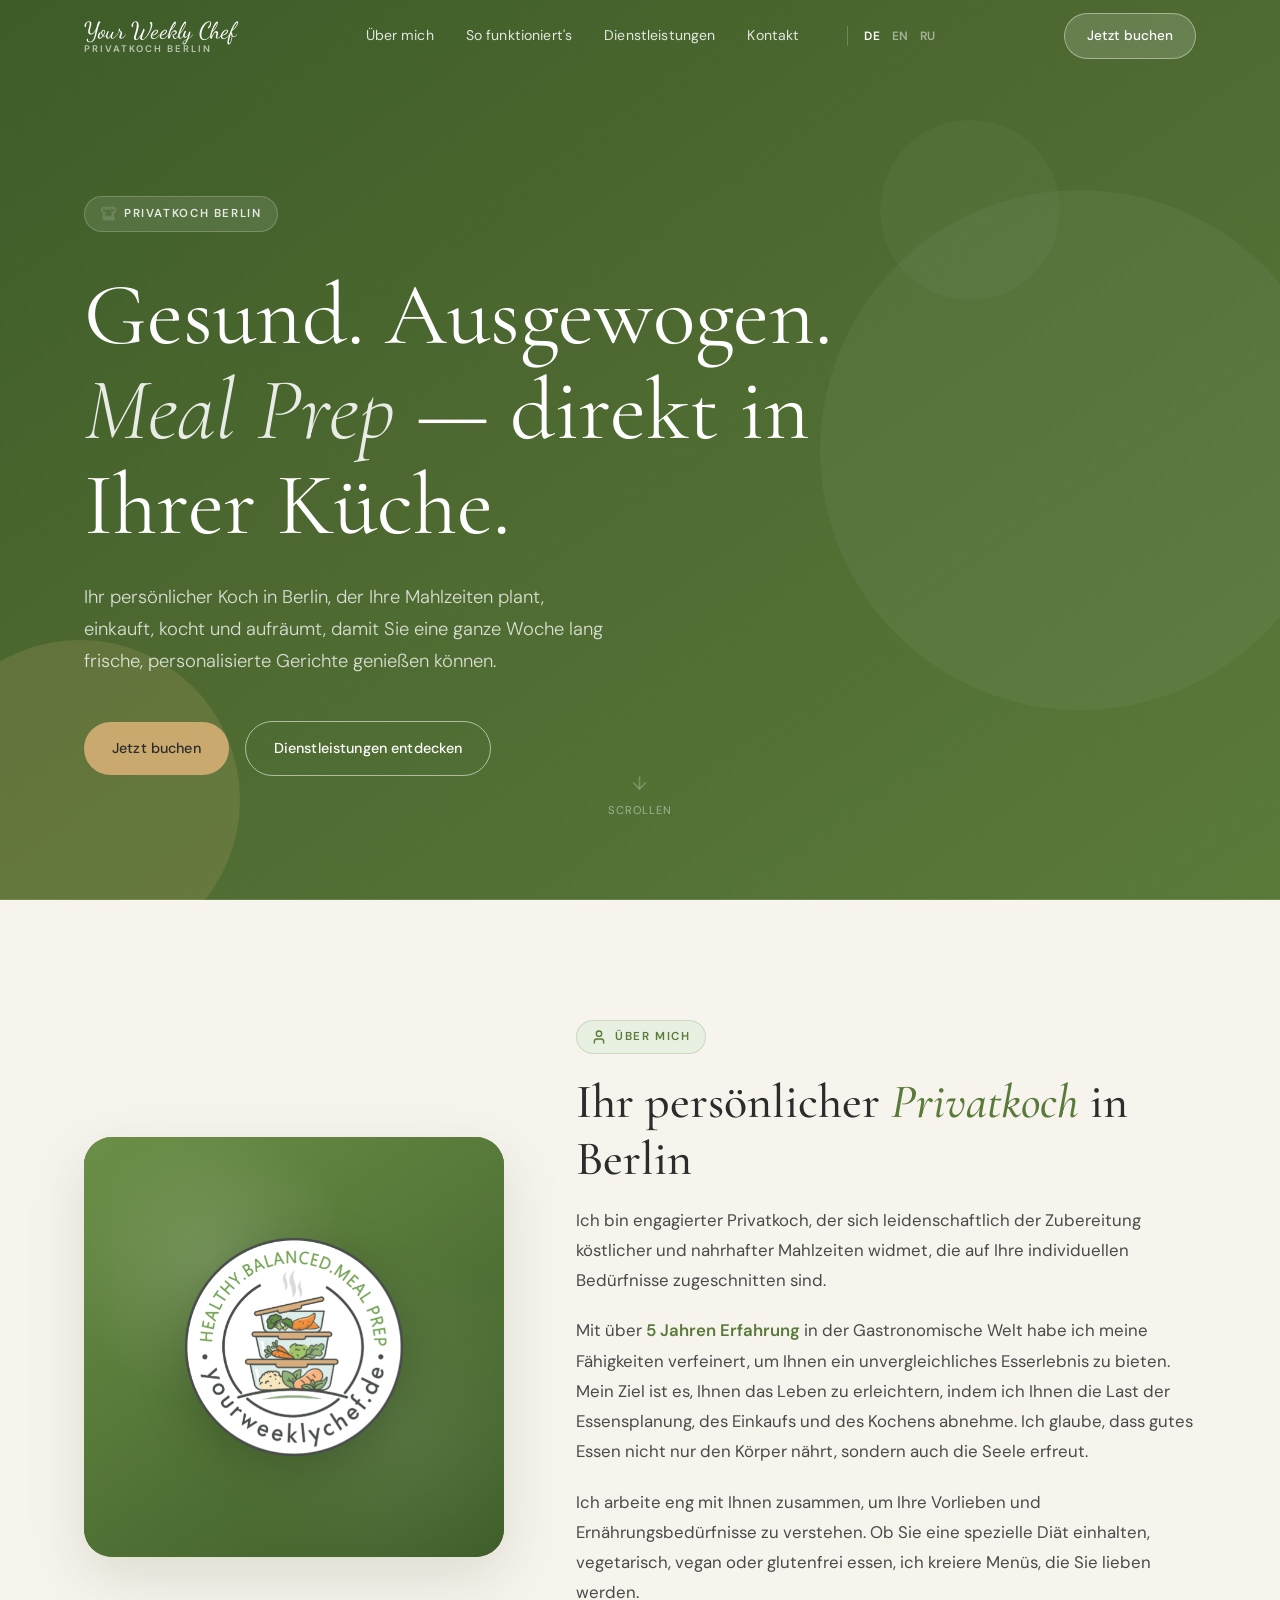
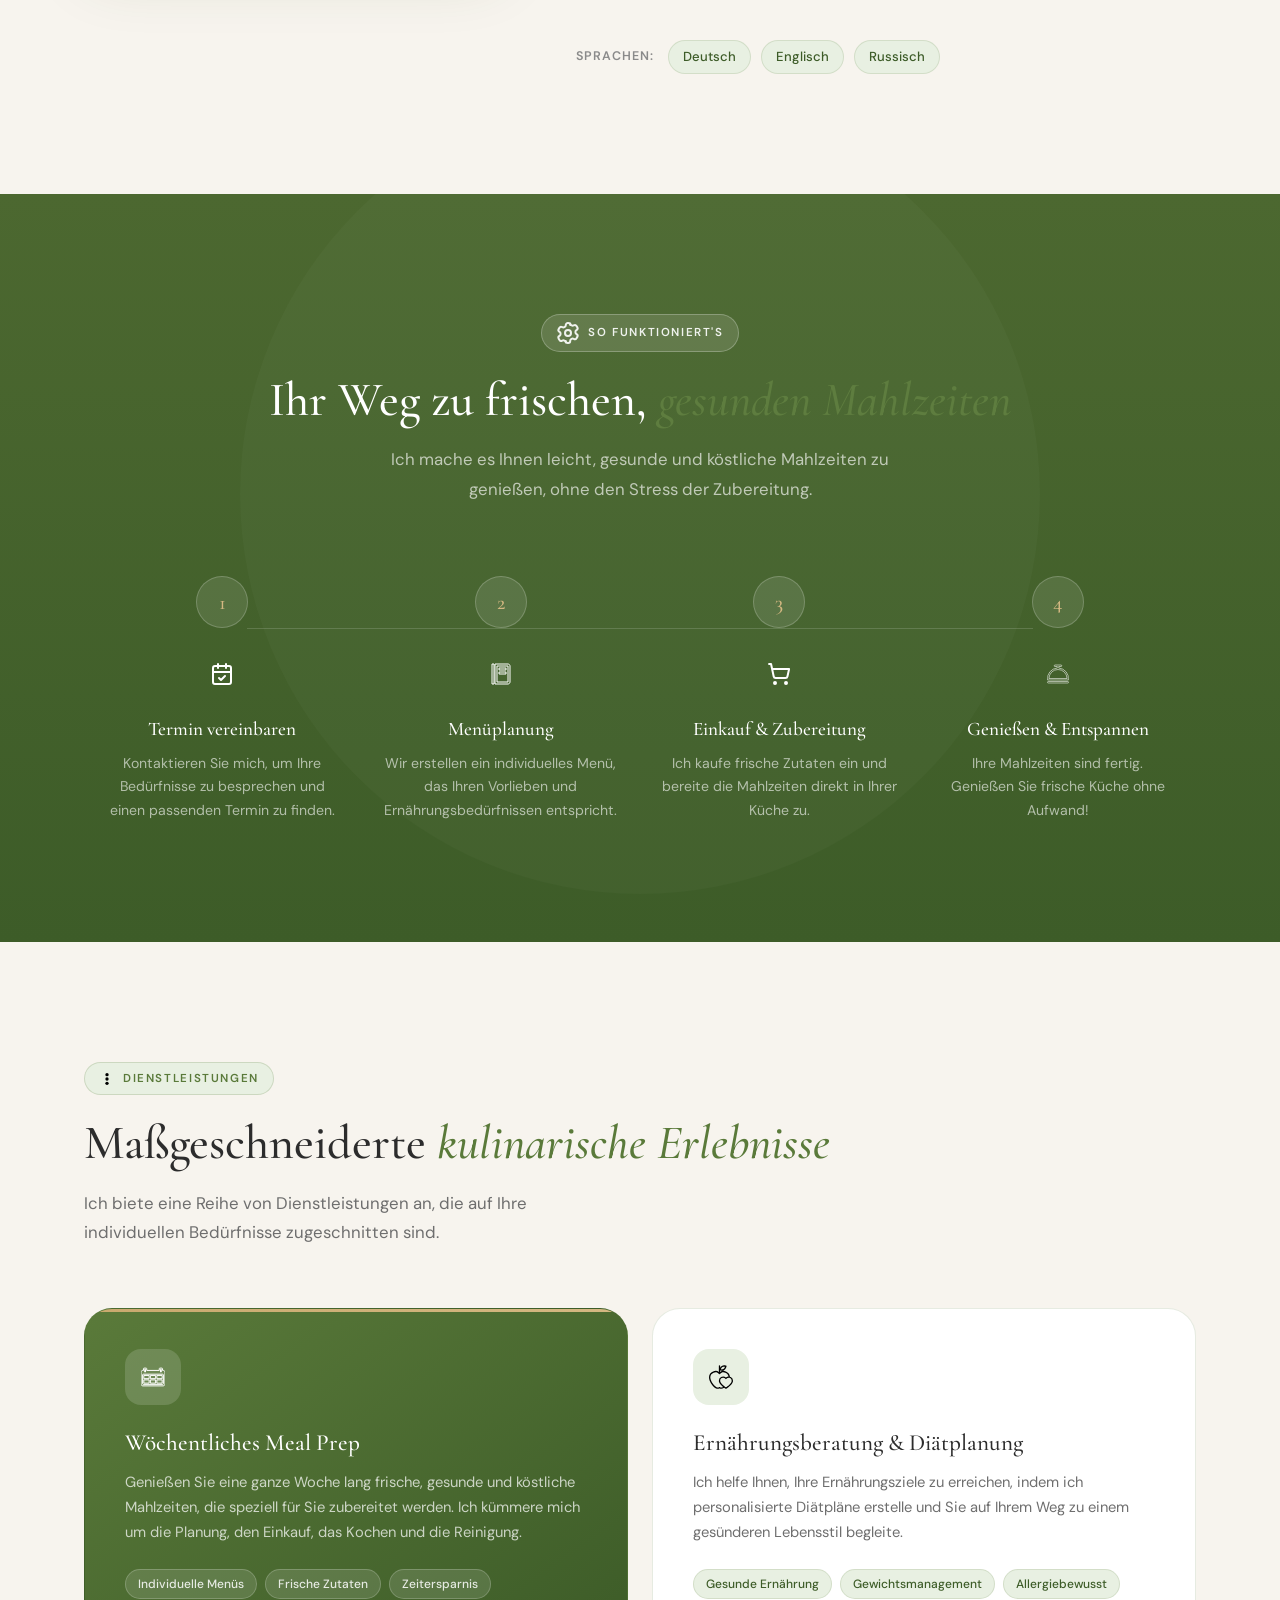
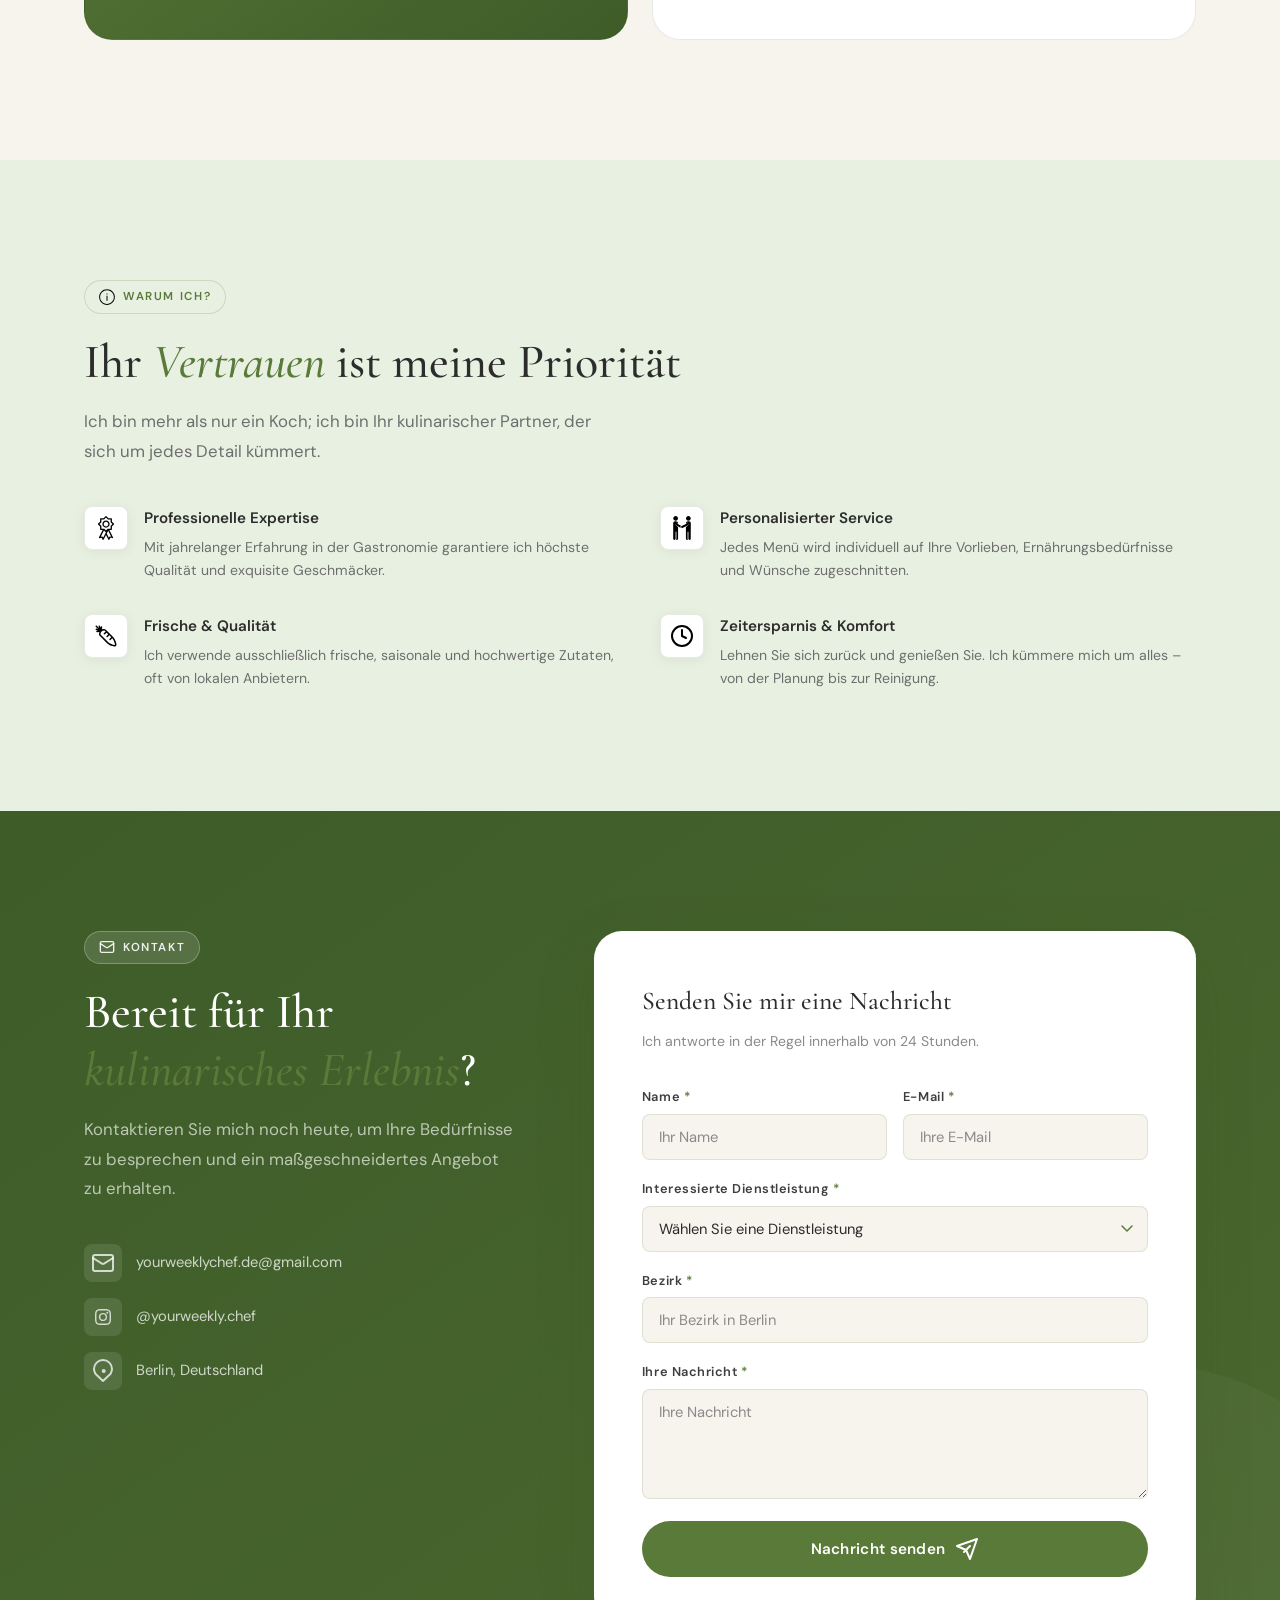
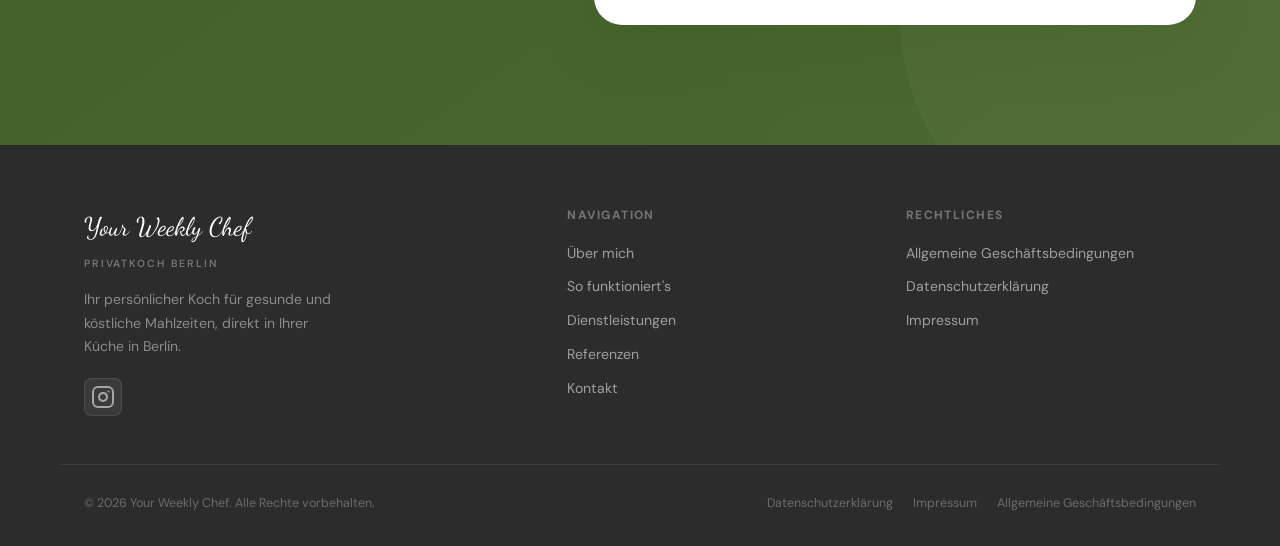
==== commit a5678174: "changed about version in all lang" ====
--- a/index.html
+++ b/index.html
@@ -5,6 +5,7 @@
   <meta charset="UTF-8" />
   <meta name="viewport" content="width=device-width, initial-scale=1.0" />
   <title>Your Weekly Chef — Privatkoch & Personal Chef Berlin</title>
+  <link rel="icon" type="image/png" href="/favicon.png">
   <meta name="description" content="Your Weekly Chef bietet exklusive Privatkoch- und Personal Chef-Dienste in Berlin. Genießen Sie maßgeschneiderte Menüs, Einkauf und Kochen direkt bei Ihnen zu Hause. Buchen Sie jetzt Ihren persönlichen Koch!" />
   <link rel="preconnect" href="https://fonts.googleapis.com" />
   <link rel="preconnect" href="https://fonts.gstatic.com" crossorigin />
@@ -463,149 +464,251 @@
       50% { transform: translateX(-50%) translateY(6px); }
     }
 
-    /* ─── About ─────────────────────────────────────────────────── */
-    .about {
-      padding: 120px 0;
-      background: var(--cream);
-    }
-
-    .about__inner {
-      display: grid;
-      grid-template-columns: 1fr 1fr;
-      gap: 80px;
-      align-items: center;
-    }
-
-    .about__visual {
-      position: relative;
-    }
-
-    .about__photo-wrap {
-
+ /* ─── About ─────────────────────────────────────────────────── */
+.about {
+  padding: 120px 0;
+  background: var(--cream);
+}
+
+.about__inner {
+  display: grid;
+  grid-template-columns: minmax(280px, 420px) 1fr;
+  gap: 72px;
+  align-items: center;
+}
+
+.about__visual {
   position: relative;
+  width: 100%;
+  max-width: 420px;
+}
+
+.about__photo-wrap {
+  position: relative;
+  width: 100%;
+  aspect-ratio: 1 / 1;
   border-radius: var(--radius-lg);
   overflow: hidden;
-  aspect-ratio: 4/5;
-
-background: linear-gradient(145deg, var(--green-main) 0%, var(--green-dark) 100%); /* Запасной цвет, пока грузится фото */
-}
-
-
-    .about__photo-wrap img {
-  width: 100%;
-  height: 100%;
-  object-fit: cover; /* Картинка заполнит блок как фон, но не исказится */
-  object-position: center ; /* ВАЖНО: покажет лицо/верхнюю часть. Если надо центр - пишите center */
-  display: block; /* Убирает отступ снизу у картинки */
-}
-
-    .about__photo-inner {
-      width: 100%;
-      height: 100%;
-      display: flex;
-      flex-direction: column;
-      align-items: center;
-      justify-content: center;
-      gap: 20px;
-      padding: 40px;
-    }
-
-    .about__photo-inner svg {
-      width: 96px;
-      height: 96px;
-      border-radius: 50%;
-      background: rgba(255,255,255,0.12);
-      display: flex;
-      align-items: center;
-      justify-content: center;
-      font-size: 2.8rem;
-    }
-
-    .about__photo-text {
-      font-family: var(--font-serif);
-      font-size: 1.6rem;
-      font-style: italic;
-      color: rgba(255,255,255,0.85);
-      text-align: center;
-      line-height: 1.4;
-    }
-
-    .about__photo-sub {
-      font-size: 0.78rem;
-      font-weight: 500;
-      letter-spacing: 0.12em;
-      text-transform: uppercase;
-      color: rgba(255,255,255,0.5);
-    }
-
-    .about__accent-card {
-      position: absolute;
-      bottom: -24px;
-      right: -24px;
-      background: var(--tan);
-      border-radius: var(--radius-md);
-      padding: 20px 24px;
-      box-shadow: var(--shadow-md);
-    }
-
-    .about__accent-card-num {
-      font-family: var(--font-serif);
-      font-size: 2.2rem;
-      font-weight: 600;
-      color: var(--charcoal);
-      line-height: 1;
-    }
-
-    .about__accent-card-label {
-      font-size: 0.75rem;
-      font-weight: 500;
-      color: rgba(44,44,44,0.7);
-      margin-top: 4px;
-      letter-spacing: 0.04em;
-    }
-
-    .about__text {
-      font-size: 1.05rem;
-      color: var(--text-body);
-      line-height: 1.8;
-      margin-bottom: 20px;
-    }
-
-    .about__text strong {
-      color: var(--green-main);
-      font-weight: 600;
-    }
-
-    .about__langs {
-      display: flex;
-      align-items: center;
-      gap: 10px;
-      margin-top: 32px;
-      flex-wrap: wrap;
-    }
-
-    .about__lang-label {
-      font-size: 0.78rem;
-      font-weight: 600;
-      letter-spacing: 0.08em;
-      text-transform: uppercase;
-      color: var(--text-muted);
-      margin-right: 4px;
-    }
-
-    .about__lang-tag {
-      display: inline-flex;
-      align-items: center;
-      gap: 6px;
-      background: var(--mint);
-      border: 1px solid var(--border);
-      border-radius: var(--radius-full);
-      padding: 5px 14px;
-      font-size: 0.82rem;
-      font-weight: 500;
-      color: var(--green-dark);
-    }
-
+  background: linear-gradient(145deg, var(--green-main) 0%, var(--green-dark) 100%);
+  box-shadow: var(--shadow-lg);
+  display: flex;
+  align-items: center;
+  justify-content: center;
+  isolation: isolate;
+}
+
+.about__logo-bg {
+  position: absolute;
+  inset: 0;
+  background:
+    radial-gradient(circle at 30% 30%, rgba(255,255,255,0.14), transparent 34%),
+    radial-gradient(circle at 75% 70%, rgba(255,255,255,0.08), transparent 42%),
+    linear-gradient(145deg, var(--green-light) 0%, var(--green-dark) 100%);
+  z-index: 1;
+}
+
+.about__logo-img {
+  position: relative;
+  z-index: 2;
+  width: clamp(120px, 52%, 220px);
+  height: auto;
+  object-fit: contain;
+  filter: drop-shadow(0 12px 24px rgba(0,0,0,0.18));
+}
+
+.about__logo-img--desktop {
+  opacity: 0;
+  transform: scale(0.84) translateY(14px);
+  will-change: transform, opacity;
+}
+
+.about__logo-img--mobile {
+  display: none;
+  opacity: 1;
+  transform: none;
+  filter: none;
+}
+
+.about__logo-reveal::after {
+  content: "";
+  position: absolute;
+  inset: 0;
+  background: linear-gradient(
+    90deg,
+    var(--green-dark) 0%,
+    rgba(61,92,40,0.96) 35%,
+    rgba(61,92,40,0.55) 62%,
+    transparent 100%
+  );
+  z-index: 3;
+  opacity: 0;
+  transform: translateX(0);
+  pointer-events: none;
+}
+
+.about__logo-reveal.is-visible .about__logo-img--desktop {
+  animation: logoReveal 1.25s cubic-bezier(0.22, 1, 0.36, 1) forwards;
+  animation-delay: 0.12s;
+}
+
+.about__logo-reveal.is-visible::after {
+  opacity: 1;
+  animation: logoSweep 1.35s cubic-bezier(0.22, 1, 0.36, 1) forwards;
+}
+
+@keyframes logoReveal {
+  0% {
+    opacity: 0;
+    transform: scale(0.84) translateY(16px);
+  }
+  100% {
+    opacity: 1;
+    transform: scale(1) translateY(0);
+  }
+}
+
+@keyframes logoSweep {
+  0% {
+    opacity: 1;
+    transform: translateX(0);
+  }
+  78% {
+    opacity: 1;
+    transform: translateX(100%);
+  }
+  100% {
+    opacity: 0;
+    transform: translateX(112%);
+  }
+}
+
+.about__content {
+  min-width: 0;
+}
+
+.about .section-subtitle {
+  font-size: 1.05rem;
+  color: var(--text-body);
+  line-height: 1.8;
+  max-width: 62ch;
+  margin-bottom: 20px;
+}
+
+.about__text {
+  font-size: 1.05rem;
+  color: var(--text-body);
+  line-height: 1.8;
+  margin-bottom: 20px;
+  max-width: 62ch;
+}
+
+.about__text strong {
+  color: var(--green-main);
+  font-weight: 600;
+}
+
+.about__langs {
+  display: flex;
+  align-items: center;
+  gap: 10px;
+  margin-top: 32px;
+  flex-wrap: wrap;
+}
+
+.about__lang-label {
+  font-size: 0.78rem;
+  font-weight: 600;
+  letter-spacing: 0.08em;
+  text-transform: uppercase;
+  color: var(--text-muted);
+  margin-right: 4px;
+}
+
+.about__lang-tag {
+  display: inline-flex;
+  align-items: center;
+  gap: 6px;
+  background: var(--mint);
+  border: 1px solid var(--border);
+  border-radius: var(--radius-full);
+  padding: 5px 14px;
+  font-size: 0.82rem;
+  font-weight: 500;
+  color: var(--green-dark);
+}
+
+@media (max-width: 1024px) {
+  .about__inner {
+    grid-template-columns: 1fr;
+    gap: 48px;
+  }
+
+  .about__visual {
+    margin: 0 auto;
+    max-width: 420px;
+  }
+
+  .about__photo-wrap {
+    aspect-ratio: 16 / 9;
+    max-height: 340px;
+  }
+}
+
+@media (max-width: 768px) {
+  .about {
+    padding: 88px 0;
+    background: var(--white);
+  }
+
+  .about__inner {
+    gap: 36px;
+  }
+
+  .about__visual {
+    max-width: 320px;
+    width: 100%;
+    margin: 0 auto;
+  }
+
+  .about__photo-wrap {
+    aspect-ratio: 1 / 1;
+    background: var(--white);
+    box-shadow: none;
+    border: 1px solid var(--border);
+  }
+
+  .about__logo-bg,
+  .about__logo-reveal::after,
+  .about__logo-img--desktop {
+    display: none !important;
+  }
+
+  .about__logo-img--mobile {
+    display: block;
+    width: clamp(110px, 52%, 180px);
+  }
+
+  .about .section-subtitle,
+  .about__text {
+    font-size: 1rem;
+    line-height: 1.75;
+    max-width: 100%;
+  }
+}
+
+@media (max-width: 480px) {
+  .about__visual {
+    max-width: 280px;
+  }
+
+  .about__photo-wrap {
+    border-radius: 22px;
+  }
+
+  .about__logo-img--mobile {
+    width: clamp(96px, 48%, 150px);
+  }
+}
     /* ─── How It Works ──────────────────────────────────────────── */
     .how {
       padding: 120px 0;
@@ -902,96 +1005,6 @@
       line-height: 1.65;
     }
 
-    /* ─── Testimonials ──────────────────────────────────────────── */
-    .testimonials {
-      padding: 120px 0;
-      background: var(--cream-dark);
-    }
-
-    .testimonials__header {
-      text-align: center;
-      margin-bottom: 60px;
-    }
-
-    .testimonials__header .section-subtitle {
-      margin: 0 auto;
-    }
-
-    .testimonials__grid {
-      display: grid;
-      grid-template-columns: repeat(3, 1fr);
-      gap: 24px;
-    }
-
-    .testimonial-card {
-      background: var(--white);
-      border-radius: var(--radius-lg);
-      padding: 36px;
-      border: 1px solid var(--border);
-      box-shadow: var(--shadow-sm);
-      transition: var(--transition);
-      display: flex;
-      flex-direction: column;
-    }
-
-    .testimonial-card:hover {
-      transform: translateY(-4px);
-      box-shadow: var(--shadow-md);
-    }
-
-    .testimonial-card__stars {
-      display: flex;
-      gap: 3px;
-      margin-bottom: 20px;
-    }
-
-    .testimonial-card__star {
-      color: var(--tan);
-      font-size: 1rem;
-    }
-
-    .testimonial-card__quote {
-      font-family: var(--font-serif);
-      font-size: 1.1rem;
-      font-style: italic;
-      color: var(--charcoal-mid);
-      line-height: 1.7;
-      flex: 1;
-      margin-bottom: 28px;
-    }
-
-    .testimonial-card__author {
-      display: flex;
-      align-items: center;
-      gap: 14px;
-    }
-
-    .testimonial-card__avatar {
-      width: 44px;
-      height: 44px;
-      border-radius: 50%;
-      background: linear-gradient(135deg, var(--green-muted), var(--green-main));
-      display: flex;
-      align-items: center;
-      justify-content: center;
-      font-family: var(--font-serif);
-      font-size: 1.1rem;
-      font-weight: 500;
-      color: var(--white);
-      flex-shrink: 0;
-    }
-
-    .testimonial-card__name {
-      font-weight: 600;
-      font-size: 0.9rem;
-      color: var(--charcoal);
-    }
-
-    .testimonial-card__meta {
-      font-size: 0.78rem;
-      color: var(--text-muted);
-      margin-top: 2px;
-    }
 
     /* ─── Booking / Contact ─────────────────────────────────────── */
     .contact {
@@ -1656,7 +1669,7 @@
 
       <div class="hero__inner container">
         <div class="hero__badge">
-          <svg xmlns="http://www.w3.org/2000/svg" width="16" height="16" viewBox="0 0 24 24" fill="none" stroke="currentColor" stroke-width="2" stroke-linecap="round" stroke-linejoin="round" class="lucide lucide-chef-hat"><path d="M12 2a3 3 0 0 0-3 3v2a3 3 0 0 0 3 3h2a3 3 0 0 0 3-3V5a3 3 0 0 0-3-3Z"/><path d="M10 13v6a2 2 0 0 0 2 2c2.7 0 5.2-1.3 7-4l-4.5-4.5L20 8c1.7 2.7 2 6.4 2 7a9 9 0 0 1-9 9c-3.3 0-6.2-1.7-8-4.5l-.3-.5c-.3-.4-.6-.8-.9-1.2H2v-4h3"/></svg>
+<svg version="1.1" id="Capa_1" xmlns="http://www.w3.org/2000/svg" xmlns:xlink="http://www.w3.org/1999/xlink" x="0px" y="0px" viewBox="0 0 150 150" style="enable-background:new 0 0 392.262 392.262;" xml:space="preserve" width="15" height="15" fill="none" stroke="#FFFFFF" stroke-width="2" stroke-linecap="round" stroke-linejoin="round"><path id="XMLID_786_" d="M150 42.041c0 -17.144 -13.948 -31.092 -31.093 -31.092 -8.305 0 -16.191 3.359 -21.953 9.094 -5.762 -5.734 -13.649 -9.094 -21.954 -9.094s-16.191 3.359 -21.954 9.093c-5.762 -5.734 -13.649 -9.093 -21.954 -9.093C13.948 10.948 0 24.896 0 42.041c0 15.761 11.787 28.821 27.009 30.825v31.77h-6.501v34.416h108.983v-34.416h-6.501v-31.77c15.221 -2.006 27.009 -15.065 27.009 -30.825m-31.98 85.539h-86.039v-11.472h86.039zM11.472 42.041c0 -10.819 8.802 -19.62 19.621 -19.62 6.976 0 13.486 3.76 16.99 9.812l4.964 8.575 4.964 -8.575c3.504 -6.053 10.014 -9.812 16.99 -9.812s13.486 3.76 16.99 9.813l4.964 8.574 4.964 -8.574c3.504 -6.053 10.014 -9.812 16.99 -9.812 10.819 0 19.621 8.802 19.621 19.62s-8.802 19.621 -19.621 19.621c-0.374 0 -0.781 -0.015 -1.283 -0.047l-6.105 -0.394v41.452h-73.038v-41.452l-6.105 0.394a19.885 19.885 0 0 1 -1.283 0.047C20.274 61.662 11.472 52.86 11.472 42.041"/></svg>
           Privatkoch Berlin
         </div>
         <h1 class="hero__title">Gesund. Ausgewogen. <em>Meal Prep</em> — direkt in Ihrer Küche.</h1>
@@ -1673,39 +1686,52 @@
       </div>
     </section>
 
-    <section class="about" id="about">
-      <div class="container about__inner">
-        <div class="about__visual">
-          <div class="about__photo-wrap">
-            <img src="img/first.PNG" alt="Chef" />
-            <div class="about__photo-inner">
-            </div>
-          </div>
-        </div>
-        <div>
-          <div class="section-label">
-            <svg xmlns="http://www.w3.org/2000/svg" width="16" height="16" viewBox="0 0 24 24" fill="none" stroke="currentColor" stroke-width="2" stroke-linecap="round" stroke-linejoin="round" class="lucide lucide-user"><path d="M19 21v-2a4 4 0 0 0-4-4H9a4 4 0 0 0-4 4v2"/><circle cx="12" cy="7" r="4"/></svg>
-            Über mich
-          </div>
-          <h2 class="section-title">Ihr persönlicher <em>Privatkoch</em> in Berlin</h2>
-          <p class="section-subtitle">Ich bin Ihr engagierter Privatkoch, der sich leidenschaftlich der Zubereitung köstlicher und nahrhafter Mahlzeiten widmet, die auf Ihre individuellen Bedürfnisse zugeschnitten sind.</p>
-          <p class="about__text">Mit über <strong>5 Jahren Erfahrung</strong> in der kulinarischen Welt habe ich meine Fähigkeiten verfeinert, um Ihnen ein unvergleichliches Esserlebnis zu bieten. Mein Ziel ist es, Ihnen das Leben zu erleichtern, indem ich Ihnen die Last der Essensplanung, des Einkaufs und des Kochens abnehme. Ich glaube, dass gutes Essen nicht nur den Körper nährt, sondern auch die Seele erfreut.</p>
-          <p class="about__text">Ich arbeite eng mit Ihnen zusammen, um Ihre Vorlieben und Ernährungsbedürfnisse zu verstehen. Ob Sie eine spezielle Diät einhalten, vegetarisch, vegan oder glutenfrei essen, ich kreiere Menüs, die Sie lieben werden.</p>
-          <div class="about__langs">
-            <span class="about__lang-label">Sprachen:</span>
-            <span class="about__lang-tag">Deutsch</span>
-            <span class="about__lang-tag">Englisch</span>
-            <span class="about__lang-tag">Russisch</span>
-          </div>
-        </div>
+   <section class="about" id="about">
+  <div class="container about__inner">
+    <div class="about__visual">
+      <div class="about__photo-wrap about__logo-reveal">
+        <div class="about__logo-bg"></div>
+
+        <img src="img/logo.png" alt="Your Weekly Chef Logo" class="about__logo-img about__logo-img--desktop" />
+        <img src="img/logo.png" alt="Your Weekly Chef Logo" class="about__logo-img about__logo-img--mobile" />
       </div>
-    </section>
+    </div>
+
+    <div class="about__content">
+      <div class="section-label">
+        <svg xmlns="http://www.w3.org/2000/svg" width="16" height="16" viewBox="0 0 24 24" fill="none" stroke="currentColor" stroke-width="2" stroke-linecap="round" stroke-linejoin="round" class="lucide lucide-user"><path d="M19 21v-2a4 4 0 0 0-4-4H9a4 4 0 0 0-4 4v2"/><circle cx="12" cy="7" r="4"/></svg>
+        Über mich
+      </div>
+
+      <h2 class="section-title">Ihr persönlicher <em>Privatkoch</em> in Berlin</h2>
+
+      <p class="section-subtitle">
+        Ich bin engagierter Privatkoch, der sich leidenschaftlich der Zubereitung köstlicher und nahrhafter Mahlzeiten widmet, die auf Ihre individuellen Bedürfnisse zugeschnitten sind.
+      </p>
+
+      <p class="about__text">
+        Mit über <strong>5 Jahren Erfahrung</strong> in der Gastronomische Welt habe ich meine Fähigkeiten verfeinert, um Ihnen ein unvergleichliches Esserlebnis zu bieten. Mein Ziel ist es, Ihnen das Leben zu erleichtern, indem ich Ihnen die Last der Essensplanung, des Einkaufs und des Kochens abnehme. Ich glaube, dass gutes Essen nicht nur den Körper nährt, sondern auch die Seele erfreut.
+      </p>
+
+      <p class="about__text">
+        Ich arbeite eng mit Ihnen zusammen, um Ihre Vorlieben und Ernährungsbedürfnisse zu verstehen. Ob Sie eine spezielle Diät einhalten, vegetarisch, vegan oder glutenfrei essen, ich kreiere Menüs, die Sie lieben werden.
+      </p>
+
+      <div class="about__langs">
+        <span class="about__lang-label">Sprachen:</span>
+        <span class="about__lang-tag">Deutsch</span>
+        <span class="about__lang-tag">Englisch</span>
+        <span class="about__lang-tag">Russisch</span>
+      </div>
+    </div>
+  </div>
+</section>
 
     <section class="how" id="how-it-works">
       <div class="container">
         <div class="how__header">
           <div class="section-label section-label--white">
-            <svg xmlns="http://www.w3.org/2000/svg" width="16" height="16" viewBox="0 0 24 24" fill="none" stroke="currentColor" stroke-width="2" stroke-linecap="round" stroke-linejoin="round" class="lucide lucide-settings"><path d="M12.22 2h-.44a2 2 0 0 0-2 2v.18a2 2 0 0 1-1 1.73l-.43.25a2 2 0 0 1-2 0l-.15-.08a2 2 0 0 0-2.73.73l-.78 1.31a2 2 0 0 0 .73 2.73l.15.08a2 2 0 0 1 1 1.73v.44a2 2 0 0 1-1 1.73l-.15.08a2 2 0 0 0-.73 2.73l.78 1.31a2 2 0 0 0 2.73.73l.15-.08a2 2 0 0 1 2 0l.43.25a2 2 0 0 1 1 1.73V20a2 2 0 0 0 2 2h.44a2 2 0 0 0 2-2v-.18a2 2 0 0 1 1-1.73l.43-.25a2 2 0 0 1 2 0l.15.08a2 2 0 0 0 2.73-.73l.78-1.31a2 2 0 0 0-.73-2.73l-.15-.08a2 2 0 0 1-1-1.73v-.44a2 2 0 0 1 1-1.73l.15-.08a2 2 0 0 0 .73-2.73l-.78-1.31a2 2 0 0 0-2.73-.73l-.15.08a2 2 0 0 1-2 0l-.43-.25a2 2 0 0 1-1-1.73V4a2 2 0 0 0-2-2Z"/><circle cx="12" cy="12" r="3"/></svg>
+            <svg xmlns="http://www.w3.org/2000/svg" width="24" height="24" viewBox="0 0 24 24" fill="none" stroke="currentColor" stroke-width="2" stroke-linecap="round" stroke-linejoin="round" class="lucide lucide-settings"><path d="M12.22 2h-.44a2 2 0 0 0-2 2v.18a2 2 0 0 1-1 1.73l-.43.25a2 2 0 0 1-2 0l-.15-.08a2 2 0 0 0-2.73.73l-.78 1.31a2 2 0 0 0 .73 2.73l.15.08a2 2 0 0 1 1 1.73v.44a2 2 0 0 1-1 1.73l-.15.08a2 2 0 0 0-.73 2.73l.78 1.31a2 2 0 0 0 2.73.73l.15-.08a2 2 0 0 1 2 0l.43.25a2 2 0 0 1 1 1.73V20a2 2 0 0 0 2 2h.44a2 2 0 0 0 2-2v-.18a2 2 0 0 1 1-1.73l.43-.25a2 2 0 0 1 2 0l.15.08a2 2 0 0 0 2.73-.73l.78-1.31a2 2 0 0 0-.73-2.73l-.15-.08a2 2 0 0 1-1-1.73v-.44a2 2 0 0 1 1-1.73l.15-.08a2 2 0 0 0 .73-2.73l-.78-1.31a2 2 0 0 0-2.73-.73l-.15.08a2 2 0 0 1-2 0l-.43-.25a2 2 0 0 1-1-1.73V4a2 2 0 0 0-2-2Z"/><circle cx="12" cy="12" r="3"/></svg>
             So funktioniert's
           </div>
           <h2 class="section-title">Ihr Weg zu frischen, <em>gesunden Mahlzeiten</em></h2>
@@ -1717,7 +1743,7 @@
           <div class="how__step">
             <div class="how__step-num">1</div>
             <div class="how__step-icon">
-              <svg xmlns="http://www.w3.org/2000/svg" width="24" height="24" viewBox="0 0 24 24" fill="none" stroke="currentColor" stroke-width="2" stroke-linecap="round" stroke-linejoin="round" class="lucide lucide-calendar-check"><rect width="18" height="18" x="3" y="4" rx="2" ry="2"/><path d="M16 2v4"/><path d="M8 2v4"/><path d="M3 10h18"/><path d="m9 16 2 2 4-4"/></svg>
+              <svg xmlns="http://www.w3.org/2000/svg" width="24" height="24" viewBox="0 0 24 24" fill="none" stroke="#FFFFFF" stroke-width="2" stroke-linecap="round" stroke-linejoin="round" class="lucide lucide-calendar-check"><rect width="18" height="18" x="3" y="4" rx="2" ry="2"/><path d="M16 2v4"/><path d="M8 2v4"/><path d="M3 10h18"/><path d="m9 16 2 2 4-4"/></svg>
             </div>
             <h3 class="how__step-title">Termin vereinbaren</h3>
             <p class="how__step-text">Kontaktieren Sie mich, um Ihre Bedürfnisse zu besprechen und einen passenden Termin zu finden.</p>
@@ -1726,8 +1752,8 @@
           <div class="how__step">
             <div class="how__step-num">2</div>
             <div class="how__step-icon">
-              <svg xmlns="http://www.w3.org/2000/svg" width="24" height="24" viewBox="0 0 24 24" fill="none" stroke="currentColor" stroke-width="2" stroke-linecap="round" stroke-linejoin="round" class="lucide lucide-chef-hat"><path d="M12 2a3 3 0 0 0-3 3v2a3 3 0 0 0 3 3h2a3 3 0 0 0 3-3V5a3 3 0 0 0-3-3Z"/><path d="M10 13v6a2 2 0 0 0 2 2c2.7 0 5.2-1.3 7-4l-4.5-4.5L20 8c1.7 2.7 2 6.4 2 7a9 9 0 0 1-9 9c-3.3 0-6.2-1.7-8-4.5l-.3-.5c-.3-.4-.6-.8-.9-1.2H2v-4h3"/></svg>
-            </div>
+<!-- License: CC Attribution. Made by boxicons: https://github.com/atisawd/boxicons -->
+<svg width="24px" height="24px" viewBox="0 0 24 24" fill="none" stroke="#FFFFFF"  xmlns="http://www.w3.org/2000/svg"><path d="M3 2h2v20H3zm7 4h7v2h-7zm0 4h7v2h-7z"/><path d="M19 2H6v20h13c1.103 0 2-.897 2-2V4c0-1.103-.897-2-2-2zm0 18H8V4h11v16z"/></svg>            </div>
             <h3 class="how__step-title">Menüplanung</h3>
             <p class="how__step-text">Wir erstellen ein individuelles Menü, das Ihren Vorlieben und Ernährungsbedürfnissen entspricht.</p>
           </div>
@@ -1735,7 +1761,7 @@
           <div class="how__step">
             <div class="how__step-num">3</div>
             <div class="how__step-icon">
-              <svg xmlns="http://www.w3.org/2000/svg" width="24" height="24" viewBox="0 0 24 24" fill="none" stroke="currentColor" stroke-width="2" stroke-linecap="round" stroke-linejoin="round" class="lucide lucide-shopping-cart"><circle cx="8" cy="21" r="1"/><circle cx="19" cy="21" r="1"/><path d="M2.05 2.05h2l2.66 12.42a2 2 0 0 0 2 1.58h9.78a2 2 0 0 0 1.95-1.57l1.65-7.43H5.12"/></svg>
+              <svg xmlns="http://www.w3.org/2000/svg" width="24" height="24" viewBox="0 0 24 24" fill="none" stroke="#FFFFFF" stroke-width="2" stroke-linecap="round" stroke-linejoin="round" class="lucide lucide-shopping-cart"><circle cx="8" cy="21" r="1"/><circle cx="19" cy="21" r="1"/><path d="M2.05 2.05h2l2.66 12.42a2 2 0 0 0 2 1.58h9.78a2 2 0 0 0 1.95-1.57l1.65-7.43H5.12"/></svg>
             </div>
             <h3 class="how__step-title">Einkauf & Zubereitung</h3>
             <p class="how__step-text">Ich kaufe frische Zutaten ein und bereite die Mahlzeiten direkt in Ihrer Küche zu.</p>
@@ -1744,8 +1770,7 @@
           <div class="how__step">
             <div class="how__step-num">4</div>
             <div class="how__step-icon">
-              <svg xmlns="http://www.w3.org/2000/svg" width="24" height="24" viewBox="0 0 24 24" fill="none" stroke="currentColor" stroke-width="2" stroke-linecap="round" stroke-linejoin="round" class="lucide lucide-soup"><path d="M12 21H6a3 3 0 0 1-3-3V6a3 3 0 0 1 3-3h12a3 3 0 0 1 3 3v10a2 2 0 0 1-2 2h-1"/><path d="M15 3v4a2 2 0 0 0 2 2h4"/><path d="M7 18v3"/><path d="M12 18v3"/><path d="M17 18v3"/></svg>
-            </div>
+<svg width="24px" height="24px" viewBox="0 0 43.52 43.52" class="icon" fill="none" stroke="#FFFFFF" xmlns="http://www.w3.org/2000/svg"><path fill="none" d="M20.4 10.929V8.16h-4.08a1.36 1.36 0 0 1 0 -2.72h10.88a1.36 1.36 0 1 1 0 2.72h-4.08v2.769A19.04 19.04 0 0 1 40.61 32.64H2.91A19.04 19.04 0 0 1 20.4 10.929M5.44 29.92h32.64a16.32 16.32 0 1 0 -32.64 0M4.08 35.36h35.36a1.36 1.36 0 1 1 0 2.72H4.08a1.36 1.36 0 1 1 0 -2.72"/></svg>            </div>
             <h3 class="how__step-title">Genießen & Entspannen</h3>
             <p class="how__step-text">Ihre Mahlzeiten sind fertig. Genießen Sie frische Küche ohne Aufwand!</p>
           </div>
@@ -1757,8 +1782,18 @@
       <div class="container">
         <div class="services__header">
           <div class="section-label">
-            <svg xmlns="http://www.w3.org/2000/svg" width="16" height="16" viewBox="0 0 24 24" fill="none" stroke="currentColor" stroke-width="2" stroke-linecap="round" stroke-linejoin="round" class="lucide lucide-concierge-bell"><path d="M2 18h20"/><path d="M20 18v-2a4 4 0 0 0-4-4H8a4 4 0 0 0-4 4v2"/><path d="M7.5 21.5L4 18V6a4 4 0 0 1 4-4h8a4 4 0 0 1 4 4v12l-3.5 3.5"/><path d="M12 4v17"/><path d="M7 18h10"/></svg>
-            Dienstleistungen
+<?xml version="1.0" encoding="utf-8"?>
+
+<!-- License: MIT. Made by H2D2 Design: https://github.com/h2d2-design/h2d2-shopicons -->
+<svg width="16px" height="16px" viewBox="0 0 48 48"  xmlns="http://www.w3.org/2000/svg" >
+
+<path d="M0 0h48v48H0z"  fill="none"/>
+<g id="Shopicon">
+	<circle cx="24" cy="24" r="5"/>
+	<circle cx="24" cy="11" r="5"/>
+	<circle cx="24" cy="37" r="5"/>
+</g>
+</svg>            Dienstleistungen
           </div>
           <h2 class="section-title">Maßgeschneiderte <em>kulinarische Erlebnisse</em></h2>
           <p class="section-subtitle">Ich biete eine Reihe von Dienstleistungen an, die auf Ihre individuellen Bedürfnisse zugeschnitten sind.</p>
@@ -1767,7 +1802,7 @@
         <div class="services__grid">
           <div class="service-card service-card--featured">
             <div class="service-card__icon">
-              <svg xmlns="http://www.w3.org/2000/svg" width="24" height="24" viewBox="0 0 24 24" fill="none" stroke="currentColor" stroke-width="2" stroke-linecap="round" stroke-linejoin="round" class="lucide lucide-soup"><path d="M12 21H6a3 3 0 0 1-3-3V6a3 3 0 0 1 3-3h12a3 3 0 0 1 3 3v10a2 2 0 0 1-2 2h-1"/><path d="M15 3v4a2 2 0 0 0 2 2h4"/><path d="M7 18v3"/><path d="M12 18v3"/><path d="M17 18v3"/></svg>
+<svg version="1.1" id="Capa_1" xmlns="http://www.w3.org/2000/svg" xmlns:xlink="http://www.w3.org/1999/xlink" x="0px" y="0px" viewBox="0 0 24 24" style="enable-background:new 0 0 612 612;" xml:space="preserve" width="24" height="24" fill="none" stroke="#FFFFFF"><g><path d="M2.852 10.427h5.277v3.235H2.852zm0 7.702h5.277v-3.235H2.852zm6.509 0H14.638v-3.235H9.362zm6.509 -4.467h5.277v-3.235H15.871zM24 7.183v11.771c0 1.065 -0.866 1.931 -1.931 1.931H1.931C0.866 20.885 0 20.019 0 18.954V7.183c0 -0.979 0.797 -1.776 1.776 -1.776h0.684V3.731c0 -0.34 0.276 -0.616 0.616 -0.616h2.055c0.34 0 0.616 0.276 0.616 0.616v1.676h12.506V3.731c0 -0.34 0.276 -0.616 0.616 -0.616h2.055c0.34 0 0.616 0.276 0.616 0.616v1.676h0.684c0.979 0 1.776 0.797 1.776 1.776m-4.515 -0.207h0.822v-2.629h-0.822zm-15.793 0h0.822v-2.629h-0.822zm18.687 2.834c0 -0.34 -0.276 -0.616 -0.616 -0.616H2.236c-0.34 0 -0.616 0.276 -0.616 0.616v8.935c0 0.34 0.276 0.616 0.616 0.616h19.528c0.34 0 0.616 -0.276 0.616 -0.616v-8.935zm-13.018 3.851H14.638v-3.235H9.362zm6.509 4.467h5.277v-3.235H15.871z"/></g></svg>
             </div>
             <h3 class="service-card__title">Wöchentliches Meal Prep</h3>
             <p class="service-card__text">Genießen Sie eine ganze Woche lang frische, gesunde und köstliche Mahlzeiten, die speziell für Sie zubereitet werden. Ich kümmere mich um die Planung, den Einkauf, das Kochen und die Reinigung.</p>
@@ -1782,8 +1817,7 @@
 
           <div class="service-card">
             <div class="service-card__icon">
-              <svg xmlns="http://www.w3.org/2000/svg" width="24" height="24" viewBox="0 0 24 24" fill="none" stroke="currentColor" stroke-width="2" stroke-linecap="round" stroke-linejoin="round" class="lucide lucide-salad"><path d="M7.5 13.5c.8-.8 2-.8 2.8 0L12 15l-1.5 1.5c-.8.8-2 .8-2.8 0-.8-.8-.8-2 0-2.8l1.5-1.5Z"/><path d="M14 17.5c.8-.8 2-.8 2.8 0L19 19l-1.5 1.5c-.8.8-2 .8-2.8 0-.8-.8-.8-2 0-2.8l1.5-1.5Z"/><path d="M5 11.5c.8-.8 2-.8 2.8 0L10 13l-1.5 1.5c-.8.8-2 .8-2.8 0-.8-.8-.8-2 0-2.8l1.5-1.5Z"/><path d="M12.5 4.5c.8-.8 2-.8 2.8 0L17 7l-1.5 1.5c-.8.8-2 .8-2.8 0-.8-.8-.8-2 0-2.8l1.5-1.5Z"/><path d="M17.5 9.5c.8-.8 2-.8 2.8 0L22 12l-1.5 1.5c-.8.8-2 .8-2.8 0-.8-.8-.8-2 0-2.8l1.5-1.5Z"/><path d="M3 6h.01"/><path d="M19 3h.01"/><path d="M10 20h.01"/></svg>
-            </div>
+<svg version="1.1" id="Capa_1" xmlns="http://www.w3.org/2000/svg" xmlns:xlink="http://www.w3.org/1999/xlink" x="0px" y="0px" width="24px" height="24px" viewBox="0 0 24 24" style="enable-background:new 0 0 101.733 101.733;" xml:space="preserve"><g><path d="M21.778 11.963c-0.261 -0.146 -0.545 -0.249 -0.831 -0.334 -0.217 -2.359 -1.64 -4.206 -4.055 -5.205 -2.203 -0.913 -4.186 -0.726 -5.738 0.5V5.582c0.341 0.082 0.865 0.183 1.499 0.183h0.001c0.916 0 1.731 -0.211 2.405 -0.626 1.846 -1.129 2.437 -3.638 2.457 -3.744a0.661 0.661 0 0 0 -0.431 -0.772c-0.033 -0.012 -0.853 -0.286 -1.889 -0.286 -0.917 0 -1.728 0.209 -2.404 0.624 -0.734 0.45 -1.26 1.114 -1.639 1.759v-1.927A0.662 0.662 0 0 0 10.494 0.133a0.661 0.661 0 0 0 -0.661 0.661v6.131c-1.554 -1.227 -3.537 -1.415 -5.739 -0.501C0.407 7.95 -0.871 11.255 0.592 15.49 1.786 18.956 4.481 22.292 7.002 23.426c1.121 0.505 2.195 0.574 3.112 0.194a2.831 2.831 0 0 0 0.382 -0.194c0.128 0.08 0.251 0.14 0.378 0.194 0.402 0.168 0.823 0.248 1.267 0.248 0.938 0 1.955 -0.394 3.01 -1.128a26.894 26.894 0 0 0 1.422 0.968c0.107 0.067 0.23 0.101 0.351 0.101 0.124 0 0.247 -0.033 0.354 -0.101 0.598 -0.374 5.865 -3.757 6.507 -6.669 0.141 -0.43 0.215 -0.876 0.215 -1.326a4.282 4.282 0 0 0 -2.222 -3.75M13.486 2.088c0.467 -0.285 1.044 -0.428 1.715 -0.428 0.309 0 0.597 0.031 0.833 0.07 -0.254 0.68 -0.772 1.738 -1.66 2.283 -0.467 0.285 -1.046 0.43 -1.718 0.43 -0.309 0 -0.598 -0.032 -0.832 -0.072 0.277 -0.734 0.819 -1.763 1.663 -2.283m-2.111 20.305c-0.14 -0.058 -0.286 -0.147 -0.47 -0.294a0.656 0.656 0 0 0 -0.82 0.001c-0.174 0.138 -0.327 0.236 -0.474 0.296 -0.58 0.24 -1.276 0.181 -2.065 -0.176 -2.18 -0.98 -4.632 -4.06 -5.702 -7.161C0.277 10.522 2.48 8.523 4.605 7.644c1.548 -0.64 3.737 -0.935 5.357 1.319 0.009 0.013 0.026 0.018 0.033 0.029 0.044 0.053 0.096 0.095 0.152 0.132 0.026 0.016 0.042 0.034 0.07 0.046 0.084 0.041 0.18 0.069 0.281 0.069 0.1 0 0.193 -0.028 0.282 -0.069 0.026 -0.012 0.043 -0.029 0.067 -0.045 0.059 -0.038 0.111 -0.08 0.155 -0.135 0.01 -0.012 0.026 -0.017 0.033 -0.028 1.617 -2.254 3.802 -1.962 5.354 -1.319 1.322 0.546 2.886 1.658 3.209 3.816 -0.972 0.031 -1.932 0.367 -2.67 1.001 -1.311 -1.126 -3.327 -1.348 -4.856 -0.502a4.284 4.284 0 0 0 -2.219 3.752c0 0.453 0.073 0.901 0.196 1.261 0.382 1.731 2.321 3.592 3.994 4.927 -0.772 0.465 -1.783 0.862 -2.669 0.493m11.136 -5.709C22.084 18.609 18.614 21.244 16.925 22.36a29.961 29.961 0 0 1 -1.34 -0.95c-0.033 -0.027 -0.067 -0.059 -0.107 -0.08 -1.726 -1.309 -3.819 -3.197 -4.159 -4.709a2.878 2.878 0 0 1 -0.147 -0.909c0 -1.077 0.585 -2.071 1.535 -2.593a2.902 2.902 0 0 1 1.425 -0.368c0.885 0 1.716 0.392 2.283 1.074a0.661 0.661 0 0 0 1.019 0c0.883 -1.066 2.499 -1.376 3.707 -0.703a2.961 2.961 0 0 1 1.536 2.595c0 0.303 -0.05 0.609 -0.167 0.969"/></g></svg>            </div>
             <h3 class="service-card__title">Ernährungsberatung & Diätplanung</h3>
             <p class="service-card__text">Ich helfe Ihnen, Ihre Ernährungsziele zu erreichen, indem ich personalisierte Diätpläne erstelle und Sie auf Ihrem Weg zu einem gesünderen Lebensstil begleite.</p>
             <div class="service-card__tags">
@@ -1801,8 +1835,7 @@
     <section class="why" id="why-me">
       <div class="container why__inner">
         <div class="section-label">
-          <svg xmlns="http://www.w3.org/2000/svg" width="16" height="16" viewBox="0 0 24 24" fill="none" stroke="currentColor" stroke-width="2" stroke-linecap="round" stroke-linejoin="round" class="lucide lucide-sparkles"><path d="M9.9 10.4 7.8 8.3c-.9-.9-2.2-.7-2.8.3-.6 1-.3 2.4.6 3.3l.9.9"/><path d="M14.1 13.6 16.2 15.7c.9.9.7 2.2-.3 2.8-1 .6-2.4.3-3.3-.6l-.9-.9"/><path d="M19.5 12c.7-1.2 1-2.6 1-4 0-4.4-3.6-8-8-8s-8 3.6-8 8c0 1.4.3 2.8 1 4"/><path d="M8.5 2c.3 0 .5.2.5.5v1c0 .3-.2.5-.5.5s-.5-.2-.5-.5V2.5c0-.3.2-.5.5-.5Z"/><path d="M15.5 19c.3 0 .5.2.5.5v1c0 .3-.2.5-.5.5s-.5-.2-.5-.5V19.5c0-.3.2-.5.5-.5Z"/><path d="M12 22.5c.3 0 .5.2.5.5v1c0 .3-.2.5-.5.5s-.5-.2-.5-.5v-1c0-.3.2-.5.5-.5Z"/></svg>
-            Warum ich?
+<svg fill="#000000" width="16px" height="16px" viewBox="0 0 2.56 2.56" id="Layer_1" version="1.1" xml:space="preserve" xmlns="http://www.w3.org/2000/svg" xmlns:xlink="http://www.w3.org/1999/xlink"><g><path d="M1.28 0.02C0.586 0.02 0.02 0.586 0.02 1.28s0.566 1.26 1.26 1.26 1.26 -0.566 1.26 -1.26S1.974 0.02 1.28 0.02m0 2.36C0.674 2.38 0.18 1.886 0.18 1.28S0.674 0.18 1.28 0.18s1.1 0.494 1.1 1.1 -0.494 1.1 -1.1 1.1"/><path height="40" width="8" x="60" y="54.5" d="M1.2 1.09H1.36V1.89H1.2V1.09z"/><path height="8" width="8" x="60" y="35.5" d="M1.2 0.71H1.36V0.87H1.2V0.71z"/></g></svg>            Warum ich?
           </div>
           <h2 class="section-title">Ihr <em>Vertrauen</em> ist meine Priorität</h2>
           <p class="section-subtitle">Ich bin mehr als nur ein Koch; ich bin Ihr kulinarischer Partner, der sich um jedes Detail kümmert.</p>
@@ -1810,8 +1843,7 @@
           <div class="why__list">
             <div class="why__item">
               <div class="why__item-icon">
-                <svg xmlns="http://www.w3.org/2000/svg" width="24" height="24" viewBox="0 0 24 24" fill="none" stroke="currentColor" stroke-width="2" stroke-linecap="round" stroke-linejoin="round" class="lucide lucide-award"><circle cx="12" cy="8" r="6"/><path d="M15.477 12.89L17.18 19H6.82l1.703-6.11.333-.917a2 2 0 0 1 1.416-1.416L12 10.5l2.371.657a2 2 0 0 1 1.416 1.416l.333.917Z"/></svg>
-              </div>
+<svg version="1.1" id="Layer_1" xmlns="http://www.w3.org/2000/svg" xmlns:xlink="http://www.w3.org/1999/xlink" x="0px" y="0px" viewBox="0 0 24 24" style="enable-background:new 0 0 508 508;" xml:space="preserve" width="24" height="24"><g><g><path d="M17.92 13.343v-2.802l1.98 -1.98c0.26 -0.26 0.26 -0.68 0 -0.94l-1.98 -1.98v-2.802c0 -0.369 -0.298 -0.666 -0.666 -0.666h-2.802L12.472 0.195c-0.26 -0.26 -0.68 -0.26 -0.94 0l-1.984 1.98h-2.802c-0.369 0 -0.666 0.298 -0.666 0.666v2.802l-1.98 1.98c-0.26 0.26 -0.26 0.68 0 0.94l1.98 1.98v2.802c0 0.369 0.298 0.666 0.666 0.666h1.894l-3.657 7.214c-0.194 0.524 0.066 1.054 0.713 0.959l1.942 -0.35 0.869 1.776c0.265 0.515 0.987 0.458 1.191 0.009l2.296 -4.526 2.296 4.526c0.279 0.51 0.917 0.51 1.191 -0.009l0.869 -1.776s2.022 0.359 2.06 0.359c0.869 0.052 0.723 -0.808 0.557 -1.044l-3.619 -7.139H17.244c0.373 0 0.676 -0.298 0.676 -0.666m-8.797 8.48 -0.506 -1.03c-0.175 -0.312 -0.387 -0.397 -0.718 -0.364l-1.12 0.203 3.161 -6.231 1.592 1.592c0.118 0.118 0.283 0.189 0.454 0.194zm8.098 -1.191 -1.12 -0.203c-0.293 -0.052 -0.586 0.094 -0.718 0.364l-0.506 1.03 -2.131 -4.205 1.474 -2.906zm-0.633 -10.365v2.409h-2.409c-0.175 0 -0.345 0.071 -0.472 0.194l-1.706 1.701 -1.706 -1.701c-0.123 -0.123 -0.293 -0.194 -0.472 -0.194h-2.409v-2.409c0 -0.175 -0.071 -0.345 -0.194 -0.472l-1.706 -1.706 1.706 -1.706c0.123 -0.123 0.194 -0.293 0.194 -0.472v-2.409h2.409c0.175 0 0.345 -0.071 0.472 -0.194l1.706 -1.701 1.706 1.706c0.123 0.123 0.293 0.194 0.472 0.194h2.409v2.409c0 0.175 0.071 0.345 0.194 0.472l1.706 1.706 -1.706 1.706c-0.128 0.123 -0.194 0.293 -0.194 0.468"/></g></g><g><g><path d="M12 4.442c-2.013 0 -3.652 1.639 -3.652 3.652s1.639 3.652 3.652 3.652 3.652 -1.639 3.652 -3.652 -1.639 -3.652 -3.652 -3.652m0 5.972c-1.28 0 -2.32 -1.039 -2.32 -2.32s1.039 -2.32 2.32 -2.32 2.32 1.039 2.32 2.32 -1.039 2.32 -2.32 2.32"/></g></g></svg>              </div>
               <div>
                 <h3 class="why__item-title">Professionelle Expertise</h3>
                 <p class="why__item-text">Mit jahrelanger Erfahrung in der Gastronomie garantiere ich höchste Qualität und exquisite Geschmäcker.</p>
@@ -1820,8 +1852,7 @@
 
             <div class="why__item">
               <div class="why__item-icon">
-                <svg xmlns="http://www.w3.org/2000/svg" width="24" height="24" viewBox="0 0 24 24" fill="none" stroke="currentColor" stroke-width="2" stroke-linecap="round" stroke-linejoin="round" class="lucide lucide-hand-heart"><path d="M11 13H6a2 2 0 0 1-2-2V7a2 2 0 0 1 2-2h8a2 2 0 0 1 2 2v2"/><path d="M18 13c.8 1.3 2 2 3 2 0 2.7-2.7 5-5 5h-1c-1.5 0-2.6-.8-3.4-2.2"/><path d="M14 13V7a2 2 0 0 0-2-2H6a2 2 0 0 0-2 2v4"/><path d="M18 13c.8 1.3 2 2 3 2 0 2.7-2.7 5-5 5h-1c-1.5 0-2.6-.8-3.4-2.2"/></svg>
-              </div>
+<svg version="1.1" id="Capa_1" xmlns="http://www.w3.org/2000/svg" xmlns:xlink="http://www.w3.org/1999/xlink" x="0px" y="0px" viewBox="0 0 24 24" style="enable-background:new 0 0 495.485 495.485;" xml:space="preserve" width="24" height="24"><g id="XMLID_158_"><path id="XMLID_162_" d="M18.794 5.131h-0.86c-1.113 0 -2.015 0.902 -2.015 2.015v0.148l2.544 -1.807c0.002 -0.002 0.005 -0.002 0.008 -0.004 -0.002 0.002 -0.005 0.002 -0.007 0.004l-3.36 3.089 -3.445 1.467c-0.509 0.216 -0.746 0.804 -0.529 1.313 0.163 0.381 0.533 0.609 0.922 0.609 0.131 0 0.264 -0.026 0.391 -0.081l3.604 -1.534a0.988 0.988 0 0 0 0.286 -0.184l3.486 -3.206c0.003 -0.003 0.004 -0.007 0.007 -0.009 -0.003 0.003 -0.004 0.007 -0.006 0.01L16.738 10.61a0.855 0.855 0 0 1 -0.317 0.235l-0.14 0.059 -0.363 0.154 0.002 11.74c0 0.663 0.538 1.201 1.201 1.201 0.274 0 0.524 -0.095 0.726 -0.25 -0.154 -0.284 -0.25 -0.604 -0.25 -0.951V15.64h0.801v7.158c0 0.663 0.538 1.201 1.201 1.201 0.663 0 1.201 -0.538 1.201 -1.201 0 0 0.009 -10.099 0.009 -15.652 0 -1.113 -0.902 -2.015 -2.015 -2.015"/><path id="XMLID_161_" d="M18.364 4.681c1.293 0 2.341 -1.047 2.341 -2.34C20.705 1.047 19.658 0 18.364 0c-1.293 0 -2.341 1.047 -2.341 2.341 0 1.293 1.048 2.34 2.341 2.34"/><path id="XMLID_160_" d="M5.636 4.681c1.293 0 2.341 -1.047 2.341 -2.34C7.977 1.047 6.928 0 5.636 0 4.343 0 3.295 1.047 3.295 2.341c0 1.293 1.047 2.34 2.341 2.34"/><path id="XMLID_159_" d="m8.578 8.42 -2.671 -2.577 2.176 1.679v-0.375c0 -1.113 -0.903 -2.015 -2.015 -2.015H5.207c-1.113 0 -2.015 0.902 -2.015 2.015 0 5.731 0.009 15.652 0.009 15.652 0 0.663 0.538 1.201 1.201 1.201 0.663 0 1.201 -0.538 1.201 -1.201V15.64h0.801v7.158c0 0.346 -0.096 0.667 -0.25 0.951 0.202 0.155 0.452 0.25 0.726 0.25 0.663 0 1.201 -0.538 1.201 -1.201l0.002 -11.754 -0.799 -0.569 -0.256 -0.182a0.242 0.242 0 0 1 -0.041 -0.038l-2.471 -2.973 2.765 2.667a1.017 1.017 0 0 0 0.208 0.154l3.3 1.838c-0.083 -0.106 -0.157 -0.221 -0.213 -0.351 -0.278 -0.653 -0.084 -1.381 0.421 -1.825z"/></g></svg>              </div>
               <div>
                 <h3 class="why__item-title">Personalisierter Service</h3>
                 <p class="why__item-text">Jedes Menü wird individuell auf Ihre Vorlieben, Ernährungsbedürfnisse und Wünsche zugeschnitten.</p>
@@ -1830,8 +1861,7 @@
 
             <div class="why__item">
               <div class="why__item-icon">
-                <svg xmlns="http://www.w3.org/2000/svg" width="24" height="24" viewBox="0 0 24 24" fill="none" stroke="currentColor" stroke-width="2" stroke-linecap="round" stroke-linejoin="round" class="lucide lucide-leaf"><path d="M11 20A7 7 0 0 1 9.8 6.1C15.5 5 17 4.4 19 4.7 22 5 22 2.8 22 2.8c-.2-.1-.6-.4-1-.4 2 6.4-1.4 12-6 12-1.1 0-2.3-.3-3.4-.7M9.8 6.1C15.5 5 17 4.4 19 4.7 22 5 22 2.8 22 2.8c-.2-.1-.6-.4-1-.4 2 6.4-1.4 12-6 12-1.1 0-2.3-.3-3.4-.7"/></svg>
-              </div>
+<svg fill="#000000" width="24px" height="24px" viewBox="0 0 0.96 0.96" id="carrot" version="1.1" xml:space="preserve" xmlns="http://www.w3.org/2000/svg" xmlns:xlink="http://www.w3.org/1999/xlink"><path d="m0.897 0.804 -0.015 -0.06c-0.021 -0.09 -0.066 -0.171 -0.126 -0.234l-0.117 -0.117c0 -0.003 -0.003 -0.003 -0.003 -0.006 0 0 -0.003 -0.003 -0.006 -0.003l-0.159 -0.159c-0.018 -0.018 -0.042 -0.027 -0.069 -0.03 -0.03 0 -0.06 0.006 -0.087 0.021l0.015 -0.093c0.003 -0.015 -0.009 -0.03 -0.027 -0.033 -0.015 0 -0.03 0.009 -0.033 0.027l-0.003 0.036 -0.03 -0.075c-0.006 -0.015 -0.021 -0.021 -0.039 -0.015 -0.015 0.006 -0.021 0.021 -0.015 0.039l0.024 0.063 -0.096 -0.096c-0.012 -0.012 -0.03 -0.012 -0.042 0s-0.012 0.03 0 0.042l0.093 0.093 -0.063 -0.021c-0.015 -0.006 -0.03 0 -0.036 0.018s0.003 0.033 0.018 0.039l0.075 0.027 -0.039 0.003c-0.018 0.003 -0.03 0.018 -0.027 0.033s0.015 0.027 0.03 0.027h0.003l0.096 -0.012c-0.012 0.027 -0.021 0.057 -0.021 0.087 0 0.027 0.009 0.051 0.03 0.069l0.282 0.282c0.063 0.063 0.144 0.105 0.234 0.126l0.06 0.015c0.006 0 0.012 0.003 0.015 0.003 0.021 0 0.042 -0.009 0.057 -0.024 0.021 -0.021 0.027 -0.048 0.021 -0.072m-0.063 0.03c-0.003 0.003 -0.009 0.009 -0.018 0.006l-0.06 -0.015c-0.081 -0.018 -0.15 -0.057 -0.204 -0.111L0.27 0.432c-0.006 -0.006 -0.012 -0.018 -0.012 -0.027 0 -0.036 0.015 -0.075 0.045 -0.102 0.027 -0.027 0.066 -0.045 0.102 -0.045 0.012 0 0.021 0.003 0.027 0.012l0.033 0.033 -0.072 0.069c-0.012 0.012 -0.012 0.03 0 0.042 0.006 0.006 0.015 0.009 0.021 0.009s0.015 -0.003 0.021 -0.009l0.069 -0.069 0.063 0.063 -0.063 0.072c-0.012 0.012 -0.012 0.03 0 0.042 0.006 0.006 0.015 0.009 0.021 0.009s0.015 -0.003 0.021 -0.009l0.069 -0.069 0.075 0.075 -0.072 0.072c-0.012 0.012 -0.012 0.03 0 0.042 0.006 0.006 0.015 0.009 0.021 0.009s0.015 -0.003 0.021 -0.009l0.072 -0.072c0.045 0.051 0.075 0.114 0.093 0.186l0.015 0.06c0 0.006 -0.003 0.015 -0.006 0.018"/></svg>              </div>
               <div>
                 <h3 class="why__item-title">Frische & Qualität</h3>
                 <p class="why__item-text">Ich verwende ausschließlich frische, saisonale und hochwertige Zutaten, oft von lokalen Anbietern.</p>
@@ -1840,7 +1870,7 @@
 
             <div class="why__item">
               <div class="why__item-icon">
-                <svg xmlns="http://www.w3.org/2000/svg" width="24" height="24" viewBox="0 0 24 24" fill="none" stroke="currentColor" stroke-width="2" stroke-linecap="round" stroke-linejoin="round" class="lucide lucide-clock"><circle cx="12" cy="12" r="10"/><polyline points="12 6 12 12 16 14"/></svg>
+                <svg xmlns="http://www.w3.org/2000/svg" width="24" height="24" viewBox="0 0 24 24" fill="none" stroke="#000000" stroke-width="2" stroke-linecap="round" stroke-linejoin="round" class="lucide lucide-clock"><circle cx="12" cy="12" r="10"/><polyline points="12 6 12 12 16 14"/></svg>
               </div>
               <div>
                 <h3 class="why__item-title">Zeitersparnis & Komfort</h3>
@@ -1890,53 +1920,54 @@
         <div class="contact__form-wrap">
           <h3 class="contact__form-title">Senden Sie mir eine Nachricht</h3>
           <p class="contact__form-sub">Ich antworte in der Regel innerhalb von 24 Stunden.</p>
-          <form class="form">
-            <div class="form__row">
-              <div class="form__group">
-                <label for="name" class="form__label">Name <span>*</span></label>
-                <input type="text" id="name" class="form__input" placeholder="Ihr Name" required />
-                <span class="form__error">Bitte geben Sie Ihren Namen ein.</span>
-              </div>
-              <div class="form__group">
-                <label for="email" class="form__label">E-Mail <span>*</span></label>
-                <input type="email" id="email" class="form__input" placeholder="Ihre E-Mail" required />
-                <span class="form__error">Bitte geben Sie eine gültige E-Mail-Adresse ein.</span>
-              </div>
-            </div>
-            <div class="form__group">
-              <label for="service" class="form__label">Interessierte Dienstleistung <span>*</span></label>
-              <select id="service" class="form__select" required>
-                <option value="">Wählen Sie eine Dienstleistung</option>
-                <option value="meal-prep">Wöchentliches Meal Prep</option>
-                <option value="events">Besondere Anlässe & Dinnerpartys</option>
-                <option value="consulting">Ernährungsberatung & Diätplanung</option>
-                <option value="classes">Kochkurse & Workshops</option>
-                <option value="other">Sonstiges</option>
-              </select>
-              <span class="form__error">Bitte wählen Sie eine Dienstleistung.</span>
-            </div>
-            <div class="form__group">
-              <label for="district" class="form__label">Bezirk <span>*</span></label>
-              <input type="text" id="district" class="form__input" placeholder="Ihr Bezirk in Berlin" required />
-              <span class="form__error">Bitte geben Sie Ihren Bezirk ein.</span>
-            </div>
-            <div class="form__group">
-              <label for="message" class="form__label">Ihre Nachricht <span>*</span></label>
-              <textarea id="message" class="form__textarea" placeholder="Ihre Nachricht" required></textarea>
-              <span class="form__error">Bitte geben Sie Ihre Nachricht ein.</span>
-            </div>
-            <button type="submit" class="form__submit btn-green">
-              Nachricht senden
-              <svg xmlns="http://www.w3.org/2000/svg" width="24" height="24" viewBox="0 0 24 24" fill="none" stroke="currentColor" stroke-width="2" stroke-linecap="round" stroke-linejoin="round" class="lucide lucide-send"><path d="m22 2-7 20-4-9-9-4 20-7Z"/><path d="M15 9l-6 6"/></svg>
-            </button>
+         <form id="contact-form" class="form" action="https://formspree.io/f/xpqbreng" method="POST">
+  <!-- Остальной код формы остается таким же -->
+  <div class="form__row">
+    <div class="form__group">
+      <label for="name" class="form__label">Name <span>*</span></label>
+      <input type="text" id="name" name="name" class="form__input" placeholder="Ihr Name" required />
+      <span class="form__error">Bitte geben Sie Ihren Namen ein.</span>
+    </div>
+    <div class="form__group">
+      <label for="email" class="form__label">E-Mail <span>*</span></label>
+      <input type="email" id="email" name="email" class="form__input" placeholder="Ihre E-Mail" required />
+      <span class="form__error">Bitte geben Sie eine gültige E-Mail-Adresse ein.</span>
+    </div>
+  </div>
+  <div class="form__group">
+    <label for="service" class="form__label">Interessierte Dienstleistung <span>*</span></label>
+    <select id="service" name="service" class="form__select" required>
+      <option value="">Wählen Sie eine Dienstleistung</option>
+      <option value="meal-prep">Wöchentliches Meal Prep</option>
+      <option value="events">Besondere Anlässe & Dinnerpartys</option>
+      <option value="consulting">Ernährungsberatung & Diätplanung</option>
+      <option value="other">Sonstiges</option>
+    </select>
+    <span class="form__error">Bitte wählen Sie eine Dienstleistung.</span>
+  </div>
+  <div class="form__group">
+    <label for="district" class="form__label">Bezirk <span>*</span></label>
+    <input type="text" id="district" name="district" class="form__input" placeholder="Ihr Bezirk in Berlin" required />
+    <span class="form__error">Bitte geben Sie Ihren Bezirk ein.</span>
+  </div>
+  <div class="form__group">
+    <label for="message" class="form__label">Ihre Nachricht <span>*</span></label>
+    <textarea id="message" name="message" class="form__textarea" placeholder="Ihre Nachricht" required></textarea>
+    <span class="form__error">Bitte geben Sie Ihre Nachricht ein.</span>
+  </div>
+  <button type="submit" class="form__submit btn-green">
+    Nachricht senden
+    <svg xmlns="http://www.w3.org/2000/svg" width="24" height="24" viewBox="0 0 24 24" fill="none" stroke="currentColor" stroke-width="2" stroke-linecap="round" stroke-linejoin="round" class="lucide lucide-send"><path d="m22 2-7 20-4-9-9-4 20-7Z"/><path d="M15 9l-6 6"/></svg>
+  </button>
+</form>
             <div class="form__success">
-              <div class="form__success-icon">
-                <svg xmlns="http://www.w3.org/2000/svg" width="24" height="24" viewBox="0 0 24 24" fill="none" stroke="currentColor" stroke-width="2" stroke-linecap="round" stroke-linejoin="round" class="lucide lucide-check-circle"><path d="M22 11.08V12a10 10 0 1 1-5.93-9.14"/><path d="m9 11 3 3L22 4"/></svg>
-              </div>
-              <h3 class="form__success-title">Vielen Dank!</h3>
-              <p class="form__success-text">Ihre Nachricht wurde erfolgreich gesendet. Ich melde mich in Kürze bei Ihnen.</p>
-            </div>
-          </form>
+  <div class="form__success-icon">
+    <svg xmlns="http://www.w3.org/2000/svg" width="24" height="24" viewBox="0 0 24 24" fill="none" stroke="currentColor" stroke-width="2" stroke-linecap="round" stroke-linejoin="round" class="lucide lucide-check-circle"><path d="M22 11.08V12a10 10 0 1 1-5.93-9.14"/><path d="m9 11 3 3L22 4"/></svg>
+  </div>
+  <h3 class="form__success-title">Vielen Dank!</h3>
+  <p class="form__success-text">Ihre Nachricht wurde erfolgreich gesendet. Ich melde mich in Kürze bei Ihnen.</p>
+</div>
+
         </div>
       </div>
     </section>
@@ -2033,6 +2064,26 @@
       hamburger.classList.toggle('open');
     });
 
+
+    // --- ЛОГИКА ДЛЯ ABOUT (Вставь это в начало <script>) ---
+    const aboutLogoReveal = document.querySelector('.about__logo-reveal');
+
+    // Проверяем ширину экрана. Если больше 768px — запускаем анимацию.
+    // Если меньше (мобильный) — ничего не делаем (там работает CSS с белым фоном).
+    if (aboutLogoReveal && window.innerWidth > 768) {
+      const observer = new IntersectionObserver((entries) => {
+        entries.forEach(entry => {
+          if (entry.isIntersecting) {
+            aboutLogoReveal.classList.add('is-visible');
+            observer.disconnect(); // Запускаем один раз
+          }
+        });
+      }, { threshold: 0.5 });
+
+      observer.observe(aboutLogoReveal);
+    }
+    // --- КОНЕЦ ЛОГИКИ ABOUT ---
+
     mobileNav.querySelectorAll('a').forEach(link => {
       link.addEventListener('click', () => {
         mobileNav.classList.remove('open');
@@ -2040,67 +2091,42 @@
       });
     });
 
-    // WhatsApp panel toggle
-    const waTrigger = document.querySelector('.wa-trigger');
-    const waPanel = document.querySelector('.wa-panel');
-    const waClose = document.querySelector('.wa-panel__close');
-
-    waTrigger.addEventListener('click', (e) => {
-      e.preventDefault();
-      waPanel.classList.toggle('open');
-    });
-
-    waClose.addEventListener('click', () => {
-      waPanel.classList.remove('open');
-    });
-
-    // Close WhatsApp panel when clicking outside
-    document.addEventListener('click', (e) => {
-      if (!waPanel.contains(e.target) && !waTrigger.contains(e.target)) {
-        waPanel.classList.remove('open');
+
+const form = document.getElementById('contact-form');
+const formSuccess = document.querySelector('.form__success');
+
+form.addEventListener('submit', async function(e) {
+  e.preventDefault();
+
+  const data = new FormData(form);
+
+  try {
+    const response = await fetch(form.action, {
+      method: form.method,
+      body: data,
+      headers: {
+        'Accept': 'application/json'
       }
     });
 
-    // Form submission
-    const contactForm = document.querySelector('.form');
-    const formSuccess = document.querySelector('.form__success');
-
-    contactForm.addEventListener('submit', (e) => {
-      e.preventDefault();
-      let isValid = true;
-
-      contactForm.querySelectorAll('input[required], select[required], textarea[required]').forEach(input => {
-        if (!input.value.trim()) {
-          isValid = false;
-          input.classList.add('error');
-          input.nextElementSibling.classList.add('visible');
-        } else {
-          input.classList.remove('error');
-          input.nextElementSibling.classList.remove('visible');
-        }
-      });
-
-      if (isValid) {
-        // Simulate form submission
-        setTimeout(() => {
-          contactForm.reset();
-          formSuccess.classList.add('visible');
-          // Hide success message after 5 seconds
-          setTimeout(() => {
-            formSuccess.classList.remove('visible');
-          }, 5000);
-        }, 500);
-      }
-    });
-
-    contactForm.querySelectorAll('input, select, textarea').forEach(input => {
-      input.addEventListener('input', () => {
-        if (input.value.trim()) {
-          input.classList.remove('error');
-          input.nextElementSibling.classList.remove('visible');
-        }
-      });
-    });
+    if (response.ok) {
+      form.reset();
+
+      formSuccess.classList.add('visible');
+
+      setTimeout(() => {
+        formSuccess.classList.remove('visible');
+      }, 5000);
+
+    } else {
+      alert('Fehler beim Senden. Bitte versuchen Sie es erneut.');
+    }
+
+  } catch (error) {
+    alert('Netzwerkfehler. Bitte später erneut versuchen.');
+  }
+});
+
 
     // Fade-up animation on scroll
     const fadeUpElements = document.querySelectorAll('.fade-up');
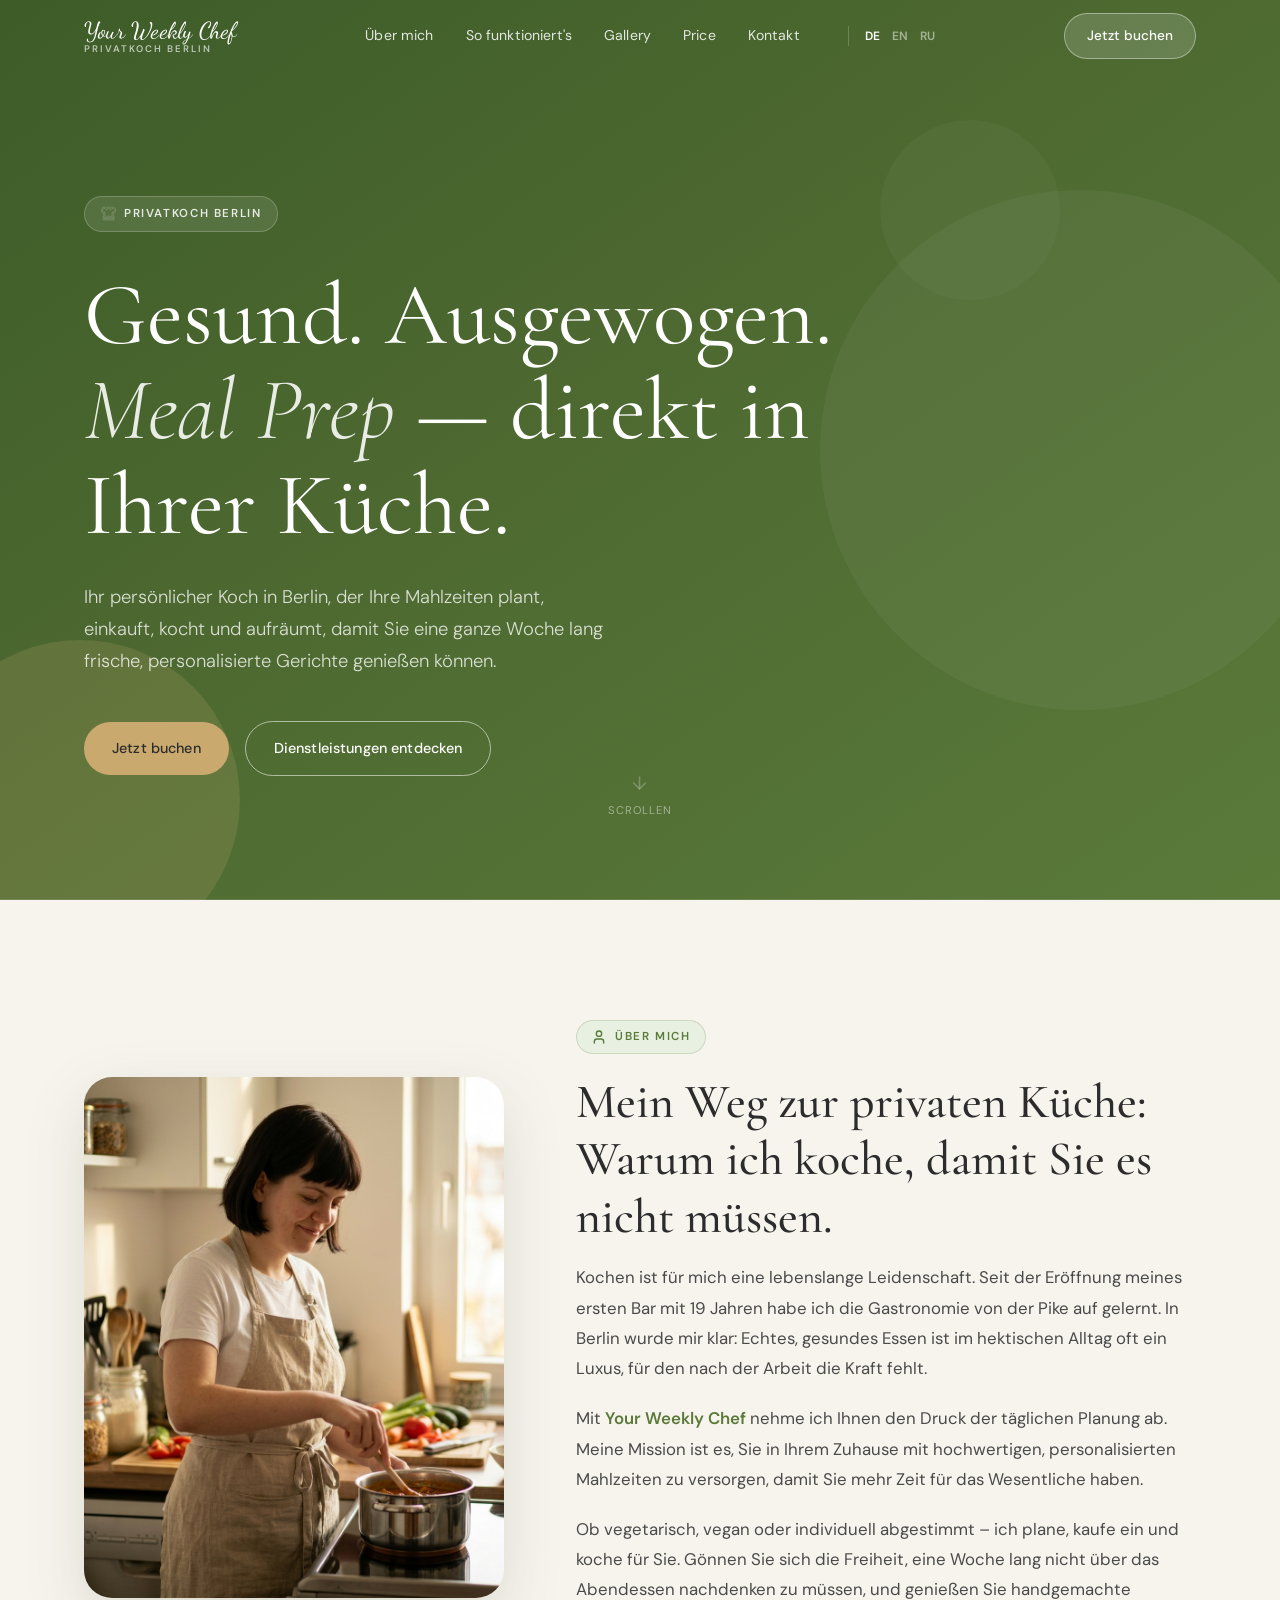
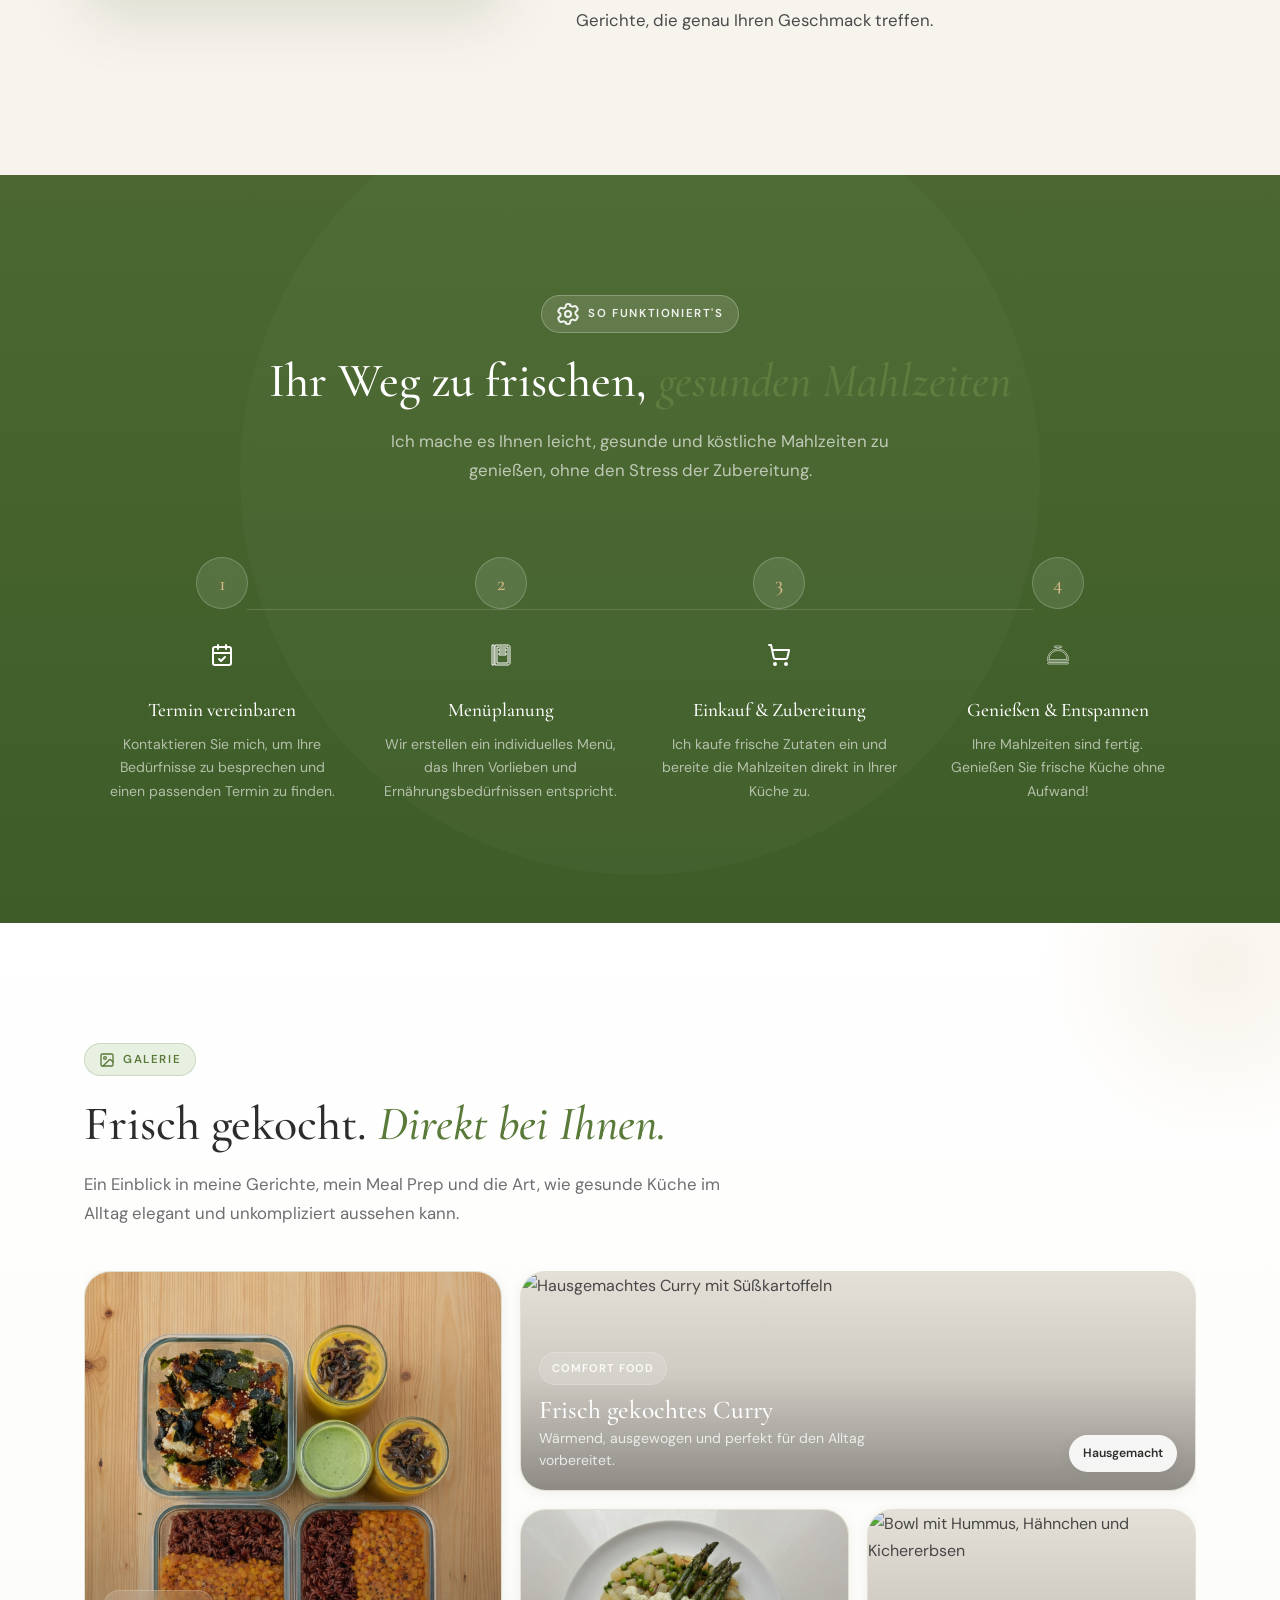
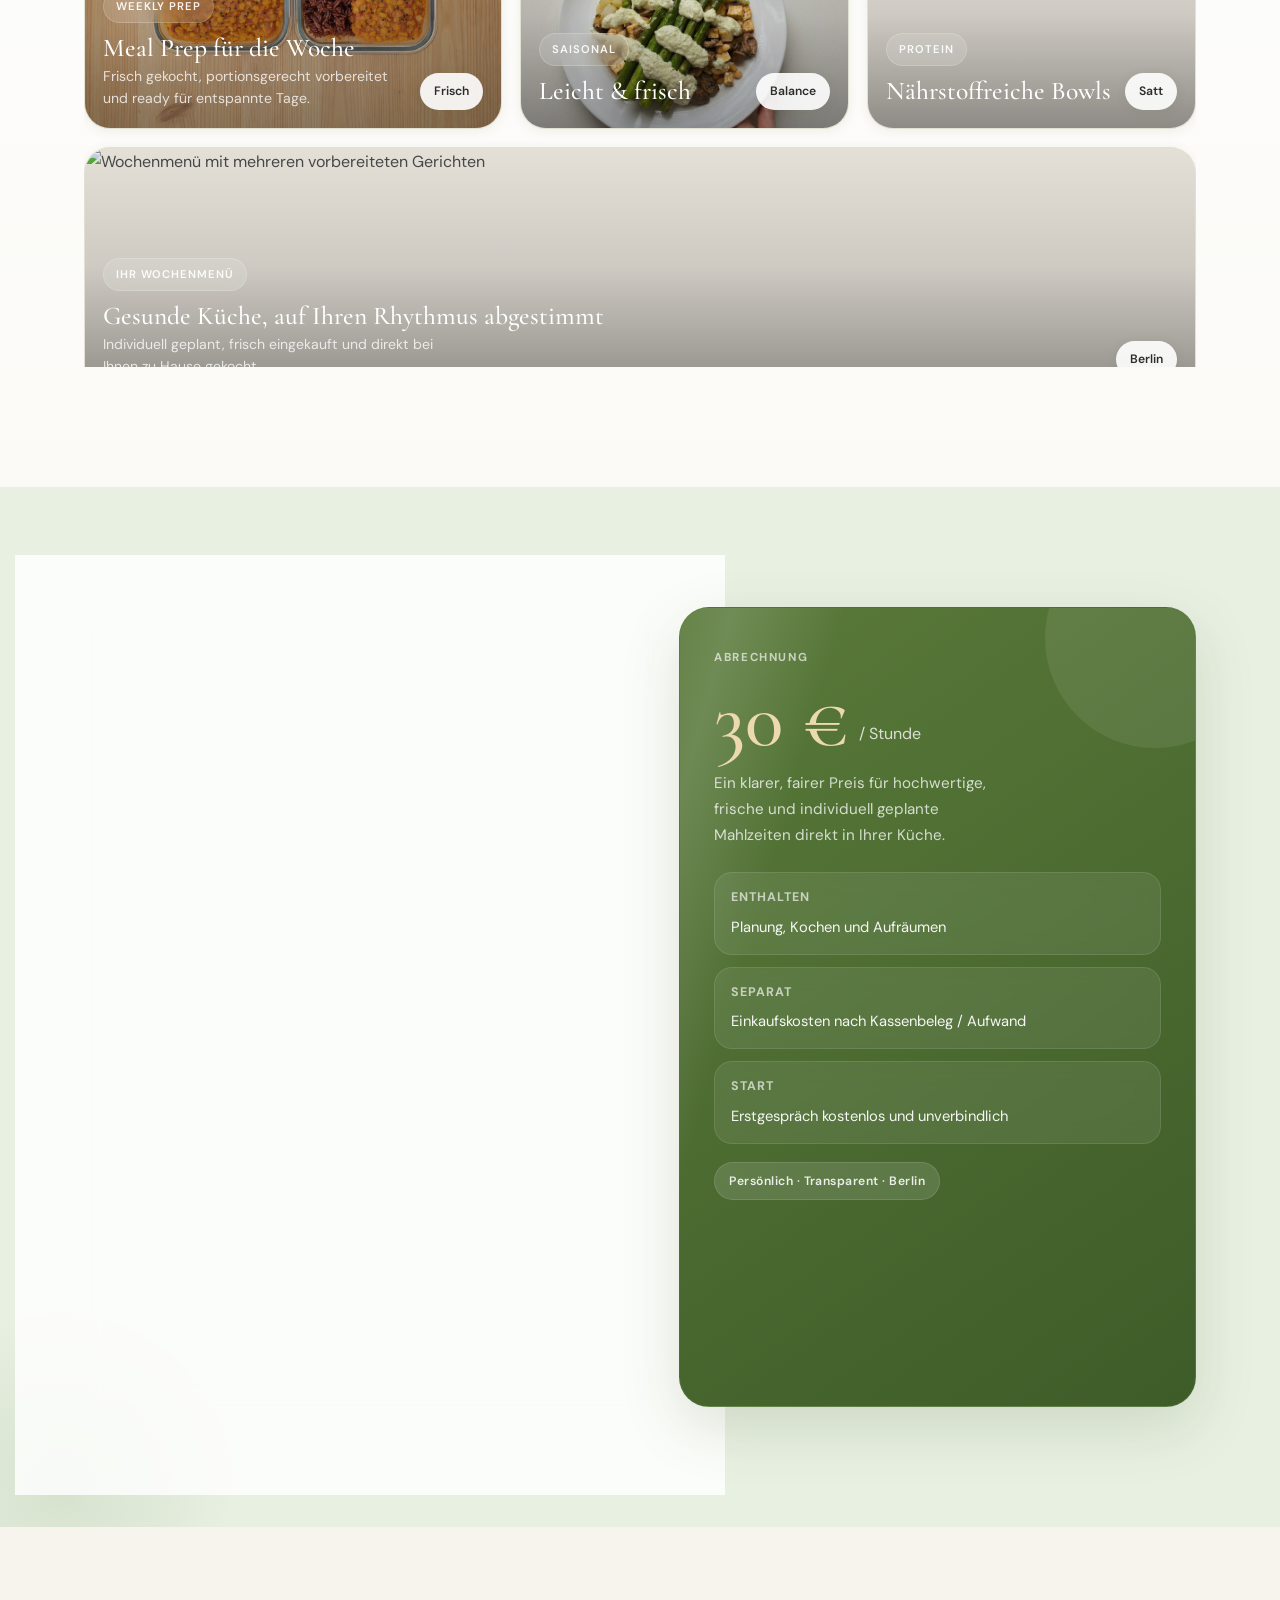
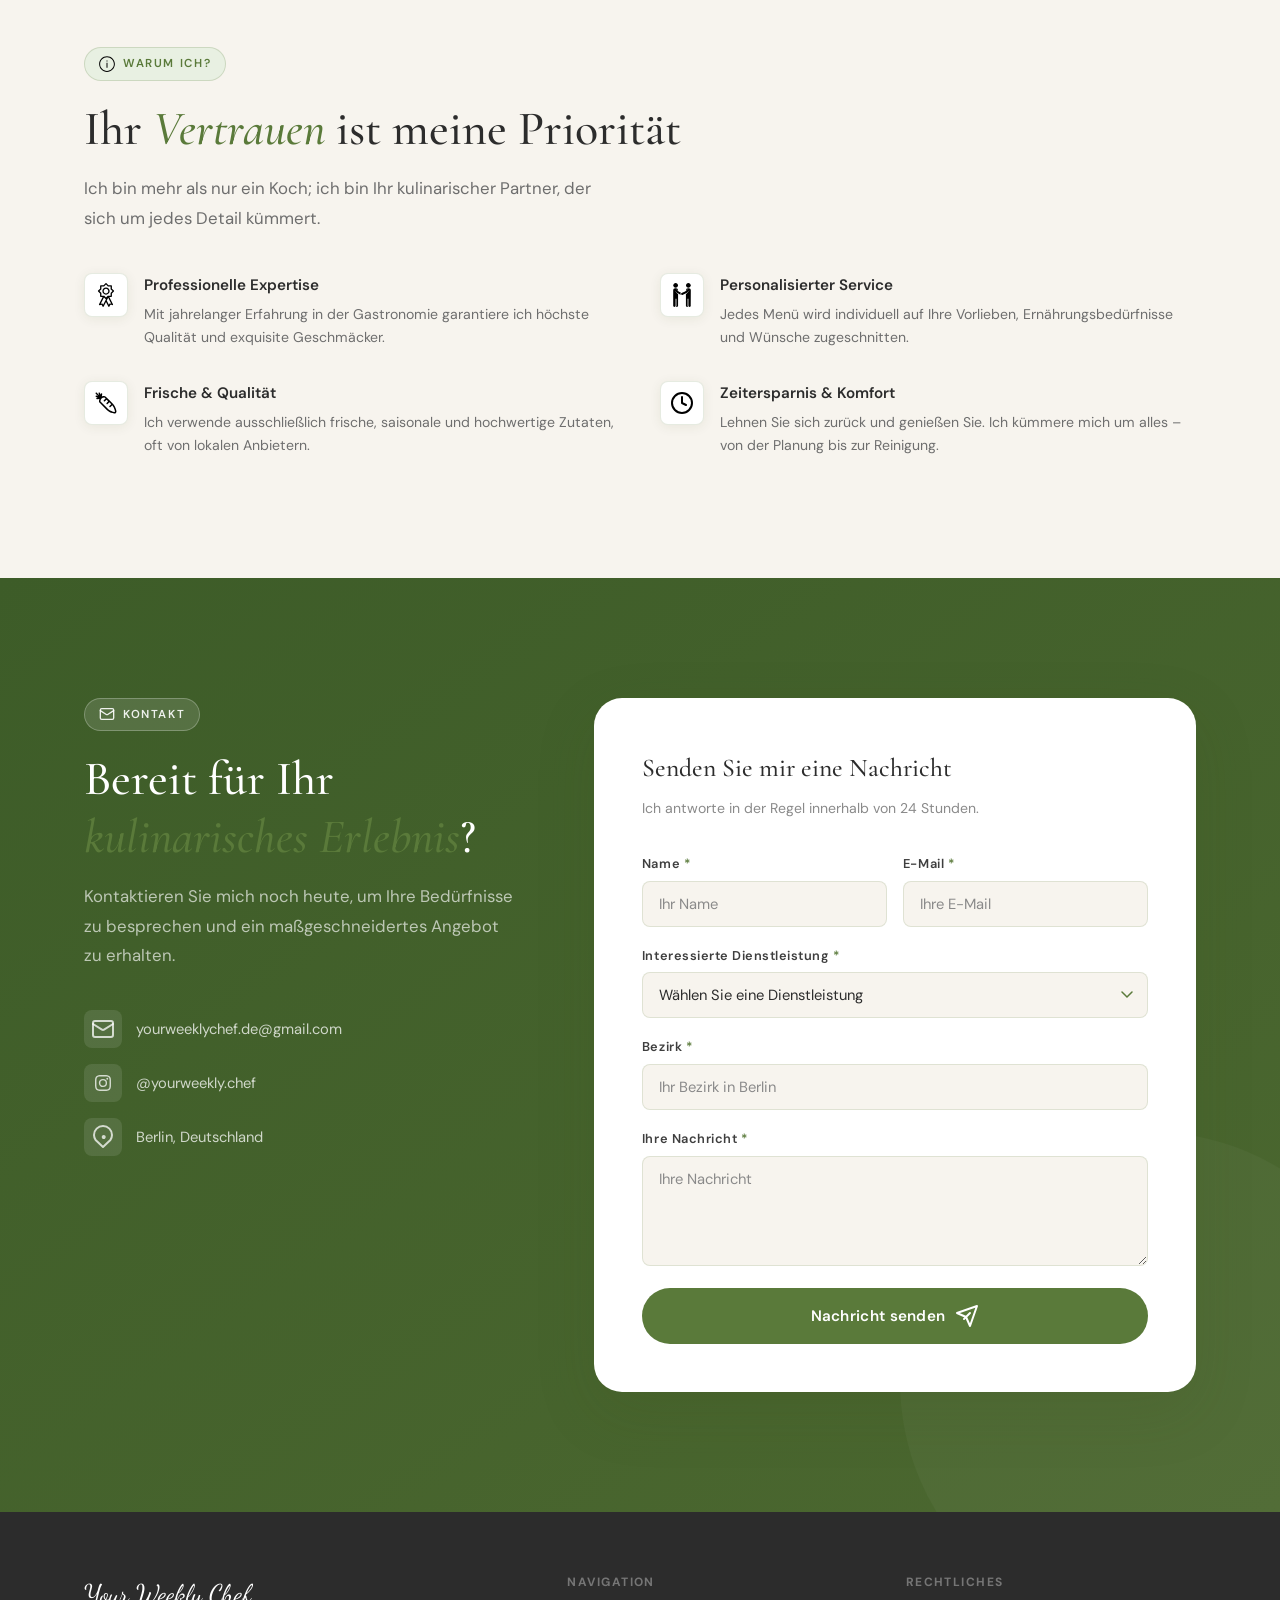
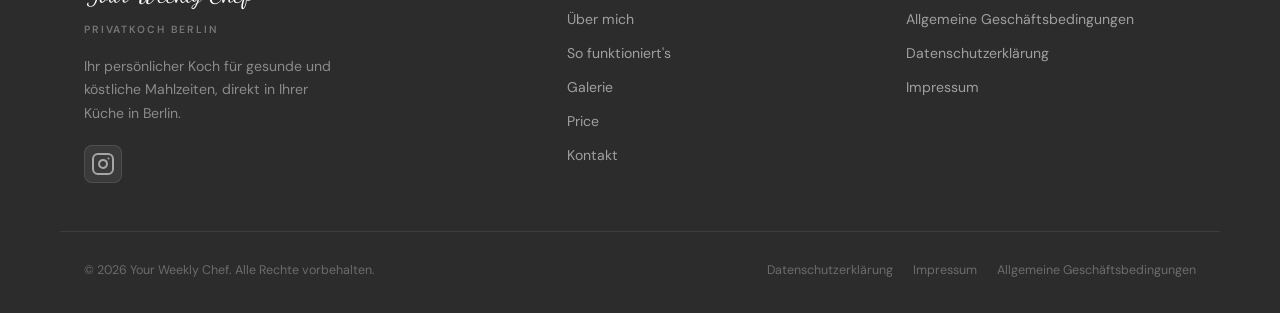
==== commit 677314ad: "a lot of changes" ====
--- a/index.html
+++ b/index.html
@@ -464,7 +464,7 @@
       50% { transform: translateX(-50%) translateY(6px); }
     }
 
- /* ─── About ─────────────────────────────────────────────────── */
+/* ─── About ─────────────────────────────────────────────────── */
 .about {
   padding: 120px 0;
   background: var(--cream);
@@ -486,10 +486,10 @@
 .about__photo-wrap {
   position: relative;
   width: 100%;
-  aspect-ratio: 1 / 1;
+
   border-radius: var(--radius-lg);
   overflow: hidden;
-  background: linear-gradient(145deg, var(--green-main) 0%, var(--green-dark) 100%);
+  background: var(--cream-dark);
   box-shadow: var(--shadow-lg);
   display: flex;
   align-items: center;
@@ -497,88 +497,36 @@
   isolation: isolate;
 }
 
-.about__logo-bg {
-  position: absolute;
-  inset: 0;
-  background:
-    radial-gradient(circle at 30% 30%, rgba(255,255,255,0.14), transparent 34%),
-    radial-gradient(circle at 75% 70%, rgba(255,255,255,0.08), transparent 42%),
-    linear-gradient(145deg, var(--green-light) 0%, var(--green-dark) 100%);
-  z-index: 1;
-}
-
-.about__logo-img {
+.about__chef-photo {
   position: relative;
   z-index: 2;
-  width: clamp(120px, 52%, 220px);
-  height: auto;
-  object-fit: contain;
-  filter: drop-shadow(0 12px 24px rgba(0,0,0,0.18));
+  width: 100%;
+  height: 100%;
+  object-fit: cover;
+  object-position: top;
+  display: block;
 }
 
-.about__logo-img--desktop {
-  opacity: 0;
-  transform: scale(0.84) translateY(14px);
-  will-change: transform, opacity;
+.about__chef-photo--desktop {
+  opacity: 1;
+  transform: none;
+  animation: photoReveal 0.8s cubic-bezier(0.22, 1, 0.36, 1) forwards;
 }
 
-.about__logo-img--mobile {
+.about__chef-photo--mobile {
   display: none;
   opacity: 1;
   transform: none;
-  filter: none;
 }
 
-.about__logo-reveal::after {
-  content: "";
-  position: absolute;
-  inset: 0;
-  background: linear-gradient(
-    90deg,
-    var(--green-dark) 0%,
-    rgba(61,92,40,0.96) 35%,
-    rgba(61,92,40,0.55) 62%,
-    transparent 100%
-  );
-  z-index: 3;
-  opacity: 0;
-  transform: translateX(0);
-  pointer-events: none;
-}
-
-.about__logo-reveal.is-visible .about__logo-img--desktop {
-  animation: logoReveal 1.25s cubic-bezier(0.22, 1, 0.36, 1) forwards;
-  animation-delay: 0.12s;
-}
-
-.about__logo-reveal.is-visible::after {
-  opacity: 1;
-  animation: logoSweep 1.35s cubic-bezier(0.22, 1, 0.36, 1) forwards;
-}
-
-@keyframes logoReveal {
+@keyframes photoReveal {
   0% {
     opacity: 0;
-    transform: scale(0.84) translateY(16px);
+    transform: scale(0.98);
   }
   100% {
     opacity: 1;
-    transform: scale(1) translateY(0);
-  }
-}
-
-@keyframes logoSweep {
-  0% {
-    opacity: 1;
-    transform: translateX(0);
-  }
-  78% {
-    opacity: 1;
-    transform: translateX(100%);
-  }
-  100% {
-    opacity: 0;
-    transform: translateX(112%);
+    transform: scale(1);
   }
 }
 
@@ -649,7 +597,7 @@
   }
 
   .about__photo-wrap {
-    aspect-ratio: 16 / 9;
+
     max-height: 340px;
   }
 }
@@ -671,21 +619,18 @@
   }
 
   .about__photo-wrap {
-    aspect-ratio: 1 / 1;
+
     background: var(--white);
     box-shadow: none;
     border: 1px solid var(--border);
   }
 
-  .about__logo-bg,
-  .about__logo-reveal::after,
-  .about__logo-img--desktop {
+  .about__chef-photo--desktop {
     display: none !important;
   }
 
-  .about__logo-img--mobile {
+  .about__chef-photo--mobile {
     display: block;
-    width: clamp(110px, 52%, 180px);
   }
 
   .about .section-subtitle,
@@ -704,11 +649,15 @@
   .about__photo-wrap {
     border-radius: 22px;
   }
-
-  .about__logo-img--mobile {
-    width: clamp(96px, 48%, 150px);
-  }
 }
+
+
+
+
+
+
+
+
     /* ─── How It Works ──────────────────────────────────────────── */
     .how {
       padding: 120px 0;
@@ -816,33 +765,239 @@
       line-height: 1.65;
     }
 
-    /* ─── Services ──────────────────────────────────────────────── */
-    .services {
+
+
+    /* ─── Gallery ─────────────────────────────────────────────── */
+    .gallery {
       padding: 120px 0;
-      background: var(--cream);
-    }
-
-    .services__header {
-      margin-bottom: 60px;
-    }
-
-    .services__grid {
-      display: grid;
-      grid-template-columns: repeat(2, 1fr);
-      gap: 24px;
-    }
-
-    .service-card {
-      background: var(--white);
-      border-radius: var(--radius-lg);
-      padding: 40px;
-      border: 1px solid var(--border);
-      transition: var(--transition);
+      background: linear-gradient(180deg, var(--white) 0%, #fbfaf7 100%);
       position: relative;
       overflow: hidden;
     }
 
-    .service-card::before {
+    .gallery::before {
+      content: '';
+      position: absolute;
+      top: -140px;
+      right: -120px;
+      width: 360px;
+      height: 360px;
+      border-radius: 50%;
+      background: radial-gradient(circle, rgba(201,169,110,0.14) 0%, rgba(201,169,110,0) 70%);
+      pointer-events: none;
+    }
+
+    .gallery__top {
+      display: flex;
+      align-items: flex-end;
+      justify-content: space-between;
+      gap: 24px;
+      margin-bottom: 42px;
+    }
+
+    .gallery__header .section-subtitle {
+      max-width: 640px;
+    }
+
+    .gallery__controls {
+      display: none;
+      align-items: center;
+      gap: 12px;
+      flex-shrink: 0;
+    }
+
+    .gallery__nav {
+      width: 48px;
+      height: 48px;
+      border-radius: 50%;
+      background: var(--white);
+      border: 1px solid var(--border);
+      color: var(--green-main);
+      display: inline-flex;
+      align-items: center;
+      justify-content: center;
+      box-shadow: var(--shadow-sm);
+      transition: var(--transition);
+    }
+
+    .gallery__nav:hover {
+      background: var(--green-main);
+      color: var(--white);
+      border-color: var(--green-main);
+      transform: translateY(-2px);
+      box-shadow: var(--shadow-md);
+    }
+
+    .gallery__viewport {
+      overflow: hidden;
+    }
+
+    .gallery__grid {
+      display: grid;
+      grid-template-columns: 1.12fr 0.88fr 0.88fr;
+      grid-auto-rows: 220px;
+      gap: 18px;
+    }
+
+    .gallery__card {
+      position: relative;
+      overflow: hidden;
+      border-radius: 26px;
+      min-height: 220px;
+      background: var(--cream-dark);
+      border: 1px solid rgba(90,122,58,0.08);
+      box-shadow: var(--shadow-sm);
+      isolation: isolate;
+    }
+
+    .gallery__card--large {
+      grid-column: 1 / 2;
+      grid-row: 1 / 3;
+      min-height: 458px;
+    }
+
+    .gallery__card--wide-top {
+      grid-column: 2 / 4;
+      grid-row: 1 / 2;
+    }
+
+    .gallery__card--wide-bottom {
+      grid-column: 1 / 4;
+      grid-row: 3 / 4;
+      min-height: 250px;
+    }
+
+    .gallery__media {
+      position: absolute;
+      inset: 0;
+    }
+
+    .gallery__media img {
+      width: 100%;
+      height: 100%;
+      object-fit: cover;
+      transition: transform 0.8s ease, filter 0.6s ease;
+    }
+
+    .gallery__card::after {
+      content: '';
+      position: absolute;
+      inset: 0;
+      background: linear-gradient(180deg, rgba(20,20,20,0.04) 0%, rgba(20,20,20,0.14) 48%, rgba(20,20,20,0.44) 100%);
+      z-index: 1;
+      pointer-events: none;
+    }
+
+    .gallery__card:hover img {
+      transform: scale(1.06);
+      filter: saturate(1.04);
+    }
+
+    .gallery__overlay {
+      position: absolute;
+      left: 18px;
+      right: 18px;
+      bottom: 18px;
+      z-index: 2;
+      display: flex;
+      align-items: flex-end;
+      justify-content: space-between;
+      gap: 12px;
+    }
+
+    .gallery__copy {
+      min-width: 0;
+    }
+
+    .gallery__tag {
+      display: inline-flex;
+      align-items: center;
+      padding: 6px 12px;
+      border-radius: var(--radius-full);
+      background: rgba(255,255,255,0.14);
+      border: 1px solid rgba(255,255,255,0.18);
+      backdrop-filter: blur(10px);
+      color: rgba(255,255,255,0.92);
+      font-size: 0.7rem;
+      font-weight: 600;
+      letter-spacing: 0.08em;
+      text-transform: uppercase;
+      margin-bottom: 10px;
+    }
+
+    .gallery__title {
+      font-family: var(--font-serif);
+      font-size: clamp(1.25rem, 2vw, 1.7rem);
+      line-height: 1.15;
+      font-weight: 500;
+      color: var(--white);
+      margin-bottom: 4px;
+    }
+
+    .gallery__desc {
+      font-size: 0.88rem;
+      color: rgba(255,255,255,0.78);
+      line-height: 1.55;
+      max-width: 34ch;
+    }
+
+    .gallery__pill {
+      display: inline-flex;
+      align-items: center;
+      justify-content: center;
+      flex-shrink: 0;
+      padding: 8px 14px;
+      border-radius: var(--radius-full);
+      background: rgba(255,255,255,0.9);
+      color: var(--charcoal);
+      font-size: 0.76rem;
+      font-weight: 600;
+      box-shadow: var(--shadow-sm);
+    }
+
+    /* ─── Pricing ─────────────────────────────────────────────── */
+    .pricing {
+      padding: 120px 0;
+      background: var(--mint);
+      position: relative;
+      overflow: hidden;
+    }
+
+    .pricing::before {
+      content: '';
+      position: absolute;
+      left: -120px;
+      bottom: -140px;
+      width: 360px;
+      height: 360px;
+      border-radius: 50%;
+      background: radial-gradient(circle, rgba(90,122,58,0.12) 0%, rgba(90,122,58,0) 70%);
+      pointer-events: none;
+    }
+
+    .pricing__wrap {
+      display: grid;
+      grid-template-columns: minmax(0, 1.05fr) minmax(320px, 0.95fr);
+      gap: 24px;
+      align-items: stretch;
+    }
+
+    .pricing__intro,
+    .pricing__panel {
+      position: relative;
+      overflow: hidden;
+      border-radius: 30px;
+    }
+
+    .pricing__intro {
+      background: rgba(255,255,255,0.82);
+      border: 1px solid rgba(90,122,58,0.12);
+      box-shadow: 0 18px 46px rgba(60,80,30,0.08);
+      backdrop-filter: blur(10px);
+      padding: 42px;
+    }
+
+    .pricing__intro::before {
       content: '';
       position: absolute;
       top: 0;
@@ -850,114 +1005,303 @@
       right: 0;
       height: 3px;
       background: linear-gradient(90deg, var(--green-main), var(--tan));
-      opacity: 0;
-      transition: opacity var(--transition);
-    }
-
-    .service-card:hover {
-      transform: translateY(-4px);
-      box-shadow: var(--shadow-lg);
-      border-color: transparent;
-    }
-
-    .service-card:hover::before { opacity: 1; }
-
-    .service-card--featured {
-      background: linear-gradient(145deg, var(--green-main) 0%, var(--green-dark) 100%);
-      border-color: transparent;
-      color: var(--white);
-    }
-
-    .service-card--featured::before {
-      background: linear-gradient(90deg, var(--tan), var(--tan-light));
-      opacity: 1;
-    }
-
-    .service-card__icon {
-      width: 56px;
-      height: 56px;
-      border-radius: var(--radius-md);
-      background: var(--mint);
+    }
+
+    .pricing__text {
+      font-size: 1rem;
+      line-height: 1.75;
+      color: var(--text-light);
+      max-width: 58ch;
+      margin-bottom: 28px;
+    }
+
+    .pricing__features {
+      display: grid;
+      gap: 14px;
+    }
+
+    .pricing__feature {
+      display: flex;
+      align-items: flex-start;
+      gap: 12px;
+      padding: 15px 16px;
+      background: rgba(255,255,255,0.72);
+      border: 1px solid rgba(90,122,58,0.09);
+      border-radius: 18px;
+    }
+
+    .pricing__feature-icon {
+      width: 22px;
+      height: 22px;
+      border-radius: 50%;
+      background: rgba(90,122,58,0.1);
+      color: var(--green-main);
       display: flex;
       align-items: center;
       justify-content: center;
-      font-size: 1.6rem;
+      flex-shrink: 0;
+      margin-top: 1px;
+    }
+
+    .pricing__feature strong {
+      display: block;
+      font-size: 0.92rem;
+      color: var(--charcoal);
+      margin-bottom: 2px;
+    }
+
+    .pricing__feature span {
+      display: block;
+      font-size: 0.86rem;
+      color: var(--text-light);
+      line-height: 1.55;
+    }
+
+    .pricing__actions {
+      display: flex;
+      flex-wrap: wrap;
+      gap: 14px;
+      margin-top: 30px;
+    }
+
+    .pricing__panel {
+      background: linear-gradient(145deg, var(--green-main) 0%, var(--green-dark) 100%);
+      color: var(--white);
+      box-shadow: var(--shadow-lg);
+      padding: 34px;
+      border: 1px solid rgba(255,255,255,0.08);
+      transition: transform var(--transition), box-shadow var(--transition);
+    }
+
+    .pricing__panel:hover {
+      transform: translateY(-4px);
+      box-shadow: 0 24px 70px rgba(60,80,30,0.22);
+    }
+
+    .pricing__panel::before {
+      content: '';
+      position: absolute;
+      top: -80px;
+      right: -70px;
+      width: 220px;
+      height: 220px;
+      border-radius: 50%;
+      background: rgba(255,255,255,0.08);
+    }
+
+    .pricing__panel::after {
+      content: '';
+      position: absolute;
+      top: -20%;
+      left: -35%;
+      width: 42%;
+      height: 150%;
+      background: linear-gradient(90deg, transparent, rgba(255,255,255,0.14), transparent);
+      transform: rotate(16deg);
+      animation: pricingShimmer 6s ease-in-out infinite;
+    }
+
+    @keyframes pricingShimmer {
+      0%, 100% { left: -45%; }
+      50% { left: 120%; }
+    }
+
+    .pricing__eyebrow {
+      position: relative;
+      z-index: 1;
+      display: inline-flex;
+      align-items: center;
+      gap: 8px;
+      font-size: 0.72rem;
+      font-weight: 700;
+      letter-spacing: 0.14em;
+      text-transform: uppercase;
+      color: rgba(255,255,255,0.66);
+      margin-bottom: 16px;
+    }
+
+    .pricing__amount {
+      position: relative;
+      z-index: 1;
+      display: flex;
+      align-items: flex-end;
+      gap: 10px;
+      flex-wrap: wrap;
+      margin-bottom: 14px;
+    }
+
+    .pricing__amount-value {
+      font-family: var(--font-serif);
+      font-size: clamp(3.2rem, 7vw, 5rem);
+      line-height: 0.92;
+      font-weight: 500;
+      color: var(--tan-pale);
+    }
+
+    .pricing__amount-unit {
+      font-size: 1rem;
+      color: rgba(255,255,255,0.78);
+      margin-bottom: 10px;
+    }
+
+    .pricing__note {
+      position: relative;
+      z-index: 1;
+      font-size: 0.95rem;
+      line-height: 1.7;
+      color: rgba(255,255,255,0.76);
       margin-bottom: 24px;
-      transition: var(--transition);
-    }
-
-    .service-card--featured .service-card__icon {
-      background: rgba(255,255,255,0.15);
-    }
-
-    .service-card:hover .service-card__icon {
-      background: var(--mint-mid);
-      transform: scale(1.05);
-    }
-
-    .service-card--featured:hover .service-card__icon {
-      background: rgba(255,255,255,0.2);
-    }
-
-    .service-card__badge {
-      display: inline-block;
-      font-size: 0.68rem;
-      font-weight: 700;
-      letter-spacing: 0.1em;
+      max-width: 30ch;
+    }
+
+    .pricing__panel-list {
+      position: relative;
+      z-index: 1;
+      display: grid;
+      gap: 12px;
+    }
+
+    .pricing__panel-item {
+      padding: 14px 16px;
+      border-radius: 18px;
+      background: rgba(255,255,255,0.08);
+      border: 1px solid rgba(255,255,255,0.1);
+      backdrop-filter: blur(10px);
+    }
+
+    .pricing__panel-item strong {
+      display: block;
+      font-size: 0.78rem;
+      letter-spacing: 0.08em;
       text-transform: uppercase;
-      background: var(--tan);
-      color: var(--charcoal);
-      padding: 3px 10px;
+      color: rgba(255,255,255,0.66);
+      margin-bottom: 4px;
+    }
+
+    .pricing__panel-item span {
+      font-size: 0.92rem;
+      line-height: 1.55;
+      color: rgba(255,255,255,0.94);
+    }
+
+    .pricing__mini {
+      position: relative;
+      z-index: 1;
+      margin-top: 18px;
+      display: inline-flex;
+      padding: 8px 14px;
       border-radius: var(--radius-full);
-      margin-bottom: 12px;
-    }
-
-    .service-card__title {
-      font-family: var(--font-serif);
-      font-size: 1.45rem;
-      font-weight: 500;
-      color: var(--charcoal);
-      margin-bottom: 12px;
-      line-height: 1.25;
-    }
-
-    .service-card--featured .service-card__title { color: var(--white); }
-
-    .service-card__text {
-      font-size: 0.92rem;
-      color: var(--text-light);
-      line-height: 1.7;
-      margin-bottom: 24px;
-    }
-
-    .service-card--featured .service-card__text { color: rgba(255,255,255,0.72); }
-
-    .service-card__tags {
-      display: flex;
-      flex-wrap: wrap;
-      gap: 8px;
-    }
-
-    .service-card__tag {
-      font-size: 0.75rem;
-      font-weight: 500;
-      background: var(--mint);
-      color: var(--green-dark);
-      border: 1px solid rgba(90,122,58,0.15);
-      padding: 4px 12px;
-      border-radius: var(--radius-full);
-    }
-
-    .service-card--featured .service-card__tag {
       background: rgba(255,255,255,0.12);
-      color: rgba(255,255,255,0.85);
-      border-color: rgba(255,255,255,0.2);
-    }
+      border: 1px solid rgba(255,255,255,0.12);
+      font-size: 0.76rem;
+      font-weight: 600;
+      letter-spacing: 0.04em;
+      color: rgba(255,255,255,0.88);
+    }
+
+    @media (max-width: 1024px) {
+      .gallery__grid {
+        grid-template-columns: repeat(2, 1fr);
+        grid-auto-rows: 220px;
+      }
+
+      .gallery__card--large,
+      .gallery__card--wide-top,
+      .gallery__card--wide-bottom {
+        grid-column: span 2;
+        grid-row: auto;
+        min-height: 280px;
+      }
+
+      .pricing__wrap {
+        grid-template-columns: 1fr;
+      }
+    }
+
+    @media (max-width: 768px) {
+      .gallery {
+        padding: 88px 0;
+      }
+
+      .gallery__top {
+        align-items: flex-start;
+        flex-direction: column;
+        margin-bottom: 28px;
+      }
+
+      .gallery__controls {
+        display: flex;
+      }
+
+      .gallery__viewport {
+        overflow-x: auto;
+        scroll-snap-type: x mandatory;
+        margin: 0 -24px;
+        padding: 0 24px 8px;
+        scrollbar-width: none;
+      }
+
+      .gallery__viewport::-webkit-scrollbar {
+        display: none;
+      }
+
+      .gallery__grid {
+        display: flex;
+        gap: 16px;
+        width: max-content;
+      }
+
+      .gallery__card,
+      .gallery__card--large,
+      .gallery__card--wide-top,
+      .gallery__card--wide-bottom {
+        grid-column: auto;
+        grid-row: auto;
+        min-width: min(84vw, 340px);
+        width: min(84vw, 340px);
+        min-height: 420px;
+        height: 420px;
+        flex: 0 0 auto;
+        scroll-snap-align: start;
+      }
+
+      .gallery__overlay {
+        left: 16px;
+        right: 16px;
+        bottom: 16px;
+        flex-direction: column;
+        align-items: flex-start;
+      }
+
+      .gallery__pill {
+        padding: 7px 12px;
+      }
+
+      .pricing {
+        padding: 0 0 88px;
+      }
+
+      .pricing__intro,
+      .pricing__panel {
+        padding: 28px 24px;
+        border-radius: 26px;
+      }
+
+      .pricing__actions {
+        flex-direction: column;
+      }
+
+      .pricing__actions .btn {
+        width: 100%;
+        justify-content: center;
+      }
+    }
+
 
     /* ─── Why Me ────────────────────────────────────────────────── */
     .why {
       padding: 120px 0;
-      background: var(--mint);
+      background: var(--cream);
     }
 
     .why__inner {
@@ -1481,7 +1825,7 @@
       }
 
       .about__photo-wrap {
-        aspect-ratio: 16/9;
+
         max-height: 340px;
       }
 
@@ -1627,7 +1971,8 @@
       <div class="nav__links">
         <a href="#about">Über mich</a>
         <a href="#how-it-works">So funktioniert's</a>
-        <a href="#services">Dienstleistungen</a>
+        <a href="#gallery">Gallery</a>
+        <a href="#pricing">Price</a>
         <a href="#contact">Kontakt</a>
         <div class="nav__lang-switcher">
           <a href="/" class="lang-link active">DE</a>
@@ -1648,8 +1993,8 @@
     <div class="nav__mobile">
       <a href="#about">Über mich</a>
       <a href="#how-it-works">So funktioniert's</a>
-      <a href="#services">Dienstleistungen</a>
-      <a href="#testimonials">Referenzen</a>
+      <a href="#gallery">Galerie</a>
+      <a href="#pricing">Price</a>
       <a href="#contact">Kontakt</a>
       <a href="#contact" class="btn-primary">Jetzt buchen</a>
       <div class="nav__lang-switcher">
@@ -1686,16 +2031,20 @@
       </div>
     </section>
 
-   <section class="about" id="about">
+    <section class="about" id="about">
   <div class="container about__inner">
-    <div class="about__visual">
-      <div class="about__photo-wrap about__logo-reveal">
-        <div class="about__logo-bg"></div>
-
-        <img src="img/logo.png" alt="Your Weekly Chef Logo" class="about__logo-img about__logo-img--desktop" />
-        <img src="img/logo.png" alt="Your Weekly Chef Logo" class="about__logo-img about__logo-img--mobile" />
-      </div>
-    </div>
+   <!-- Замените этот блок -->
+<div class="about__visual">
+  <div class="about__photo-wrap about__logo-reveal">
+    <!-- Убрали .about__logo-bg, т.к. теперь у нас есть реальное фото -->
+
+    <!-- ДОБАВЛЕНО: Новое фото с классом для анимации -->
+    <img src="img/about.png" alt="Your Weekly Chef - Privatkoch Berlin" class="about__chef-photo about__chef-photo--desktop" />
+
+    <!-- Для мобильной версии -->
+    <img src="img/about.png" alt="Your Weekly Chef - Privatkoch Berlin" class="about__chef-photo about__chef-photo--mobile" />
+  </div>
+</div>
 
     <div class="about__content">
       <div class="section-label">
@@ -1703,29 +2052,19 @@
         Über mich
       </div>
 
-      <h2 class="section-title">Ihr persönlicher <em>Privatkoch</em> in Berlin</h2>
+      <h2 class="section-title">Mein Weg zur privaten Küche: Warum ich koche, damit Sie es nicht müssen.</h2>
 
       <p class="section-subtitle">
-        Ich bin engagierter Privatkoch, der sich leidenschaftlich der Zubereitung köstlicher und nahrhafter Mahlzeiten widmet, die auf Ihre individuellen Bedürfnisse zugeschnitten sind.
+        Kochen ist für mich eine lebenslange Leidenschaft. Seit der Eröffnung meines ersten Bar mit 19 Jahren habe ich die Gastronomie von der Pike auf gelernt. In Berlin wurde mir klar: Echtes, gesundes Essen ist im hektischen Alltag oft ein Luxus, für den nach der Arbeit die Kraft fehlt.
       </p>
-
       <p class="about__text">
-        Mit über <strong>5 Jahren Erfahrung</strong> in der Gastronomische Welt habe ich meine Fähigkeiten verfeinert, um Ihnen ein unvergleichliches Esserlebnis zu bieten. Mein Ziel ist es, Ihnen das Leben zu erleichtern, indem ich Ihnen die Last der Essensplanung, des Einkaufs und des Kochens abnehme. Ich glaube, dass gutes Essen nicht nur den Körper nährt, sondern auch die Seele erfreut.
+        Mit <strong>Your Weekly Chef</strong> nehme ich Ihnen den Druck der täglichen Planung ab. Meine Mission ist es, Sie in Ihrem Zuhause mit hochwertigen, personalisierten Mahlzeiten zu versorgen, damit Sie mehr Zeit für das Wesentliche haben.
       </p>
-
       <p class="about__text">
-        Ich arbeite eng mit Ihnen zusammen, um Ihre Vorlieben und Ernährungsbedürfnisse zu verstehen. Ob Sie eine spezielle Diät einhalten, vegetarisch, vegan oder glutenfrei essen, ich kreiere Menüs, die Sie lieben werden.
+        Ob vegetarisch, vegan oder individuell abgestimmt – ich plane, kaufe ein und koche für Sie. Gönnen Sie sich die Freiheit, eine Woche lang nicht über das Abendessen nachdenken zu müssen, und genießen Sie handgemachte Gerichte, die genau Ihren Geschmack treffen.
       </p>
-
-      <div class="about__langs">
-        <span class="about__lang-label">Sprachen:</span>
-        <span class="about__lang-tag">Deutsch</span>
-        <span class="about__lang-tag">Englisch</span>
-        <span class="about__lang-tag">Russisch</span>
-      </div>
-    </div>
-  </div>
 </section>
+
 
     <section class="how" id="how-it-works">
       <div class="container">
@@ -1778,59 +2117,198 @@
       </div>
     </section>
 
-    <section class="services" id="services">
-      <div class="container">
-        <div class="services__header">
-          <div class="section-label">
-<?xml version="1.0" encoding="utf-8"?>
-
-<!-- License: MIT. Made by H2D2 Design: https://github.com/h2d2-design/h2d2-shopicons -->
-<svg width="16px" height="16px" viewBox="0 0 48 48"  xmlns="http://www.w3.org/2000/svg" >
-
-<path d="M0 0h48v48H0z"  fill="none"/>
-<g id="Shopicon">
-	<circle cx="24" cy="24" r="5"/>
-	<circle cx="24" cy="11" r="5"/>
-	<circle cx="24" cy="37" r="5"/>
-</g>
-</svg>            Dienstleistungen
+
+
+
+
+   <section class="gallery" id="gallery">
+  <div class="container">
+    <a href="#gallery" class="hero__scroll"></a>
+    <div class="gallery__top fade-up">
+      <div class="gallery__header">
+        <div class="section-label">
+          <svg xmlns="http://www.w3.org/2000/svg" width="16" height="16" viewBox="0 0 24 24" fill="none" stroke="currentColor" stroke-width="2" stroke-linecap="round" stroke-linejoin="round"><rect width="18" height="18" x="3" y="3" rx="2"/><circle cx="9" cy="9" r="2"/><path d="m21 15-3.1-3.1a2 2 0 0 0-2.8 0L6 21"/></svg>
+          Galerie
+        </div>
+        <h2 class="section-title">Frisch gekocht. <em>Direkt bei Ihnen.</em></h2>
+        <p class="section-subtitle">
+          Ein Einblick in meine Gerichte, mein Meal Prep und die Art, wie gesunde Küche im Alltag elegant und unkompliziert aussehen kann.
+        </p>
+      </div>
+
+      <div class="gallery__controls" aria-label="Galerie Navigation">
+        <button type="button" class="gallery__nav gallery__nav--prev" aria-label="Vorherige Bilder">
+          <svg xmlns="http://www.w3.org/2000/svg" width="18" height="18" viewBox="0 0 24 24" fill="none" stroke="currentColor" stroke-width="2.2" stroke-linecap="round" stroke-linejoin="round"><path d="m15 18-6-6 6-6"/></svg>
+        </button>
+        <button type="button" class="gallery__nav gallery__nav--next" aria-label="Nächste Bilder">
+          <svg xmlns="http://www.w3.org/2000/svg" width="18" height="18" viewBox="0 0 24 24" fill="none" stroke="currentColor" stroke-width="2.2" stroke-linecap="round" stroke-linejoin="round"><path d="m9 18 6-6-6-6"/></svg>
+        </button>
+      </div>
+    </div>
+
+    <div class="gallery__viewport" id="galleryViewport">
+      <div class="gallery__grid">
+        <article class="gallery__card gallery__card--large fade-up">
+          <div class="gallery__media">
+            <img src="img/gallery_1.png" alt="Wöchentliches Meal Prep mit vorbereiteten Behältern und frischen Zutaten">
           </div>
-          <h2 class="section-title">Maßgeschneiderte <em>kulinarische Erlebnisse</em></h2>
-          <p class="section-subtitle">Ich biete eine Reihe von Dienstleistungen an, die auf Ihre individuellen Bedürfnisse zugeschnitten sind.</p>
+          <div class="gallery__overlay">
+            <div class="gallery__copy">
+              <span class="gallery__tag">Weekly Prep</span>
+              <h3 class="gallery__title">Meal Prep für die Woche</h3>
+              <p class="gallery__desc">Frisch gekocht, portionsgerecht vorbereitet und ready für entspannte Tage.</p>
+            </div>
+            <span class="gallery__pill">Frisch</span>
+          </div>
+        </article>
+
+        <article class="gallery__card gallery__card--wide-top fade-up fade-up-delay-1">
+          <div class="gallery__media">
+            <img src="img/gallery_2.png" alt="Hausgemachtes Curry mit Süßkartoffeln">
+          </div>
+          <div class="gallery__overlay">
+            <div class="gallery__copy">
+              <span class="gallery__tag">Comfort Food</span>
+              <h3 class="gallery__title">Frisch gekochtes Curry</h3>
+              <p class="gallery__desc">Wärmend, ausgewogen und perfekt für den Alltag vorbereitet.</p>
+            </div>
+            <span class="gallery__pill">Hausgemacht</span>
+          </div>
+        </article>
+
+        <article class="gallery__card fade-up fade-up-delay-2">
+          <div class="gallery__media">
+            <img src="img/gallery_3.png" alt="Spargelgericht mit Tofu und grüner Sauce">
+          </div>
+          <div class="gallery__overlay">
+            <div class="gallery__copy">
+              <span class="gallery__tag">Saisonal</span>
+              <h3 class="gallery__title">Leicht & frisch</h3>
+            </div>
+            <span class="gallery__pill">Balance</span>
+          </div>
+        </article>
+
+        <article class="gallery__card fade-up fade-up-delay-3">
+          <div class="gallery__media">
+            <img src="img/gallery_4.png" alt="Bowl mit Hummus, Hähnchen und Kichererbsen">
+          </div>
+          <div class="gallery__overlay">
+            <div class="gallery__copy">
+              <span class="gallery__tag">Protein</span>
+              <h3 class="gallery__title">Nährstoffreiche Bowls</h3>
+            </div>
+            <span class="gallery__pill">Satt</span>
+          </div>
+        </article>
+
+        <article class="gallery__card gallery__card--wide-bottom fade-up fade-up-delay-4">
+          <div class="gallery__media">
+            <img src="img/gallery_5.png" alt="Wochenmenü mit mehreren vorbereiteten Gerichten">
+          </div>
+          <div class="gallery__overlay">
+            <div class="gallery__copy">
+              <span class="gallery__tag">Ihr Wochenmenü</span>
+              <h3 class="gallery__title">Gesunde Küche, auf Ihren Rhythmus abgestimmt</h3>
+              <p class="gallery__desc">Individuell geplant, frisch eingekauft und direkt bei Ihnen zu Hause gekocht.</p>
+            </div>
+            <span class="gallery__pill">Berlin</span>
+          </div>
+        </article>
+      </div>
+    </div>
+  </div>
+</section>
+
+<section class="pricing" id="pricing">
+  <a href="#pricing" class="hero__scroll"></a>
+  <div class="container">
+    <a href="#pricing" class="hero__scroll"></a>
+    <div class="pricing__wrap">
+      <div class="pricing__intro fade-up">
+        <div class="section-label">
+          <svg xmlns="http://www.w3.org/2000/svg" width="16" height="16" viewBox="0 0 24 24" fill="none" stroke="currentColor" stroke-width="2" stroke-linecap="round" stroke-linejoin="round"><circle cx="12" cy="12" r="10"/><path d="M16 8h-5a2 2 0 0 0 0 4h2a2 2 0 0 1 0 4H8"/><path d="M12 18V6"/></svg>
+          Preise
         </div>
 
-        <div class="services__grid">
-          <div class="service-card service-card--featured">
-            <div class="service-card__icon">
-<svg version="1.1" id="Capa_1" xmlns="http://www.w3.org/2000/svg" xmlns:xlink="http://www.w3.org/1999/xlink" x="0px" y="0px" viewBox="0 0 24 24" style="enable-background:new 0 0 612 612;" xml:space="preserve" width="24" height="24" fill="none" stroke="#FFFFFF"><g><path d="M2.852 10.427h5.277v3.235H2.852zm0 7.702h5.277v-3.235H2.852zm6.509 0H14.638v-3.235H9.362zm6.509 -4.467h5.277v-3.235H15.871zM24 7.183v11.771c0 1.065 -0.866 1.931 -1.931 1.931H1.931C0.866 20.885 0 20.019 0 18.954V7.183c0 -0.979 0.797 -1.776 1.776 -1.776h0.684V3.731c0 -0.34 0.276 -0.616 0.616 -0.616h2.055c0.34 0 0.616 0.276 0.616 0.616v1.676h12.506V3.731c0 -0.34 0.276 -0.616 0.616 -0.616h2.055c0.34 0 0.616 0.276 0.616 0.616v1.676h0.684c0.979 0 1.776 0.797 1.776 1.776m-4.515 -0.207h0.822v-2.629h-0.822zm-15.793 0h0.822v-2.629h-0.822zm18.687 2.834c0 -0.34 -0.276 -0.616 -0.616 -0.616H2.236c-0.34 0 -0.616 0.276 -0.616 0.616v8.935c0 0.34 0.276 0.616 0.616 0.616h19.528c0.34 0 0.616 -0.276 0.616 -0.616v-8.935zm-13.018 3.851H14.638v-3.235H9.362zm6.509 4.467h5.277v-3.235H15.871z"/></g></svg>
+        <h2 class="section-title">Transparente <em>Preise</em> mit persönlichem Service</h2>
+
+        <p class="pricing__text">
+          Ich arbeite klar, fair und ohne versteckte Kosten. Sie wissen vorab, wie mein Service aufgebaut ist — persönlich, planbar und auf Ihren Alltag abgestimmt.
+        </p>
+
+        <div class="pricing__features">
+          <div class="pricing__feature">
+            <div class="pricing__feature-icon">
+              <svg xmlns="http://www.w3.org/2000/svg" width="12" height="12" viewBox="0 0 24 24" fill="none" stroke="currentColor" stroke-width="3" stroke-linecap="round" stroke-linejoin="round"><path d="m20 6-11 11-5-5"/></svg>
             </div>
-            <h3 class="service-card__title">Wöchentliches Meal Prep</h3>
-            <p class="service-card__text">Genießen Sie eine ganze Woche lang frische, gesunde und köstliche Mahlzeiten, die speziell für Sie zubereitet werden. Ich kümmere mich um die Planung, den Einkauf, das Kochen und die Reinigung.</p>
-            <div class="service-card__tags">
-              <span class="service-card__tag">Individuelle Menüs</span>
-              <span class="service-card__tag">Frische Zutaten</span>
-              <span class="service-card__tag">Zeitersparnis</span>
+            <div>
+              <strong>Inklusive Service</strong>
+              <span>Menüplanung, Kochen und Aufräumen sind im Stundenpreis bereits enthalten.</span>
             </div>
           </div>
 
-
-
-          <div class="service-card">
-            <div class="service-card__icon">
-<svg version="1.1" id="Capa_1" xmlns="http://www.w3.org/2000/svg" xmlns:xlink="http://www.w3.org/1999/xlink" x="0px" y="0px" width="24px" height="24px" viewBox="0 0 24 24" style="enable-background:new 0 0 101.733 101.733;" xml:space="preserve"><g><path d="M21.778 11.963c-0.261 -0.146 -0.545 -0.249 -0.831 -0.334 -0.217 -2.359 -1.64 -4.206 -4.055 -5.205 -2.203 -0.913 -4.186 -0.726 -5.738 0.5V5.582c0.341 0.082 0.865 0.183 1.499 0.183h0.001c0.916 0 1.731 -0.211 2.405 -0.626 1.846 -1.129 2.437 -3.638 2.457 -3.744a0.661 0.661 0 0 0 -0.431 -0.772c-0.033 -0.012 -0.853 -0.286 -1.889 -0.286 -0.917 0 -1.728 0.209 -2.404 0.624 -0.734 0.45 -1.26 1.114 -1.639 1.759v-1.927A0.662 0.662 0 0 0 10.494 0.133a0.661 0.661 0 0 0 -0.661 0.661v6.131c-1.554 -1.227 -3.537 -1.415 -5.739 -0.501C0.407 7.95 -0.871 11.255 0.592 15.49 1.786 18.956 4.481 22.292 7.002 23.426c1.121 0.505 2.195 0.574 3.112 0.194a2.831 2.831 0 0 0 0.382 -0.194c0.128 0.08 0.251 0.14 0.378 0.194 0.402 0.168 0.823 0.248 1.267 0.248 0.938 0 1.955 -0.394 3.01 -1.128a26.894 26.894 0 0 0 1.422 0.968c0.107 0.067 0.23 0.101 0.351 0.101 0.124 0 0.247 -0.033 0.354 -0.101 0.598 -0.374 5.865 -3.757 6.507 -6.669 0.141 -0.43 0.215 -0.876 0.215 -1.326a4.282 4.282 0 0 0 -2.222 -3.75M13.486 2.088c0.467 -0.285 1.044 -0.428 1.715 -0.428 0.309 0 0.597 0.031 0.833 0.07 -0.254 0.68 -0.772 1.738 -1.66 2.283 -0.467 0.285 -1.046 0.43 -1.718 0.43 -0.309 0 -0.598 -0.032 -0.832 -0.072 0.277 -0.734 0.819 -1.763 1.663 -2.283m-2.111 20.305c-0.14 -0.058 -0.286 -0.147 -0.47 -0.294a0.656 0.656 0 0 0 -0.82 0.001c-0.174 0.138 -0.327 0.236 -0.474 0.296 -0.58 0.24 -1.276 0.181 -2.065 -0.176 -2.18 -0.98 -4.632 -4.06 -5.702 -7.161C0.277 10.522 2.48 8.523 4.605 7.644c1.548 -0.64 3.737 -0.935 5.357 1.319 0.009 0.013 0.026 0.018 0.033 0.029 0.044 0.053 0.096 0.095 0.152 0.132 0.026 0.016 0.042 0.034 0.07 0.046 0.084 0.041 0.18 0.069 0.281 0.069 0.1 0 0.193 -0.028 0.282 -0.069 0.026 -0.012 0.043 -0.029 0.067 -0.045 0.059 -0.038 0.111 -0.08 0.155 -0.135 0.01 -0.012 0.026 -0.017 0.033 -0.028 1.617 -2.254 3.802 -1.962 5.354 -1.319 1.322 0.546 2.886 1.658 3.209 3.816 -0.972 0.031 -1.932 0.367 -2.67 1.001 -1.311 -1.126 -3.327 -1.348 -4.856 -0.502a4.284 4.284 0 0 0 -2.219 3.752c0 0.453 0.073 0.901 0.196 1.261 0.382 1.731 2.321 3.592 3.994 4.927 -0.772 0.465 -1.783 0.862 -2.669 0.493m11.136 -5.709C22.084 18.609 18.614 21.244 16.925 22.36a29.961 29.961 0 0 1 -1.34 -0.95c-0.033 -0.027 -0.067 -0.059 -0.107 -0.08 -1.726 -1.309 -3.819 -3.197 -4.159 -4.709a2.878 2.878 0 0 1 -0.147 -0.909c0 -1.077 0.585 -2.071 1.535 -2.593a2.902 2.902 0 0 1 1.425 -0.368c0.885 0 1.716 0.392 2.283 1.074a0.661 0.661 0 0 0 1.019 0c0.883 -1.066 2.499 -1.376 3.707 -0.703a2.961 2.961 0 0 1 1.536 2.595c0 0.303 -0.05 0.609 -0.167 0.969"/></g></svg>            </div>
-            <h3 class="service-card__title">Ernährungsberatung & Diätplanung</h3>
-            <p class="service-card__text">Ich helfe Ihnen, Ihre Ernährungsziele zu erreichen, indem ich personalisierte Diätpläne erstelle und Sie auf Ihrem Weg zu einem gesünderen Lebensstil begleite.</p>
-            <div class="service-card__tags">
-              <span class="service-card__tag">Gesunde Ernährung</span>
-              <span class="service-card__tag">Gewichtsmanagement</span>
-              <span class="service-card__tag">Allergiebewusst</span>
+          <div class="pricing__feature">
+            <div class="pricing__feature-icon">
+              <svg xmlns="http://www.w3.org/2000/svg" width="12" height="12" viewBox="0 0 24 24" fill="none" stroke="currentColor" stroke-width="3" stroke-linecap="round" stroke-linejoin="round"><path d="m20 6-11 11-5-5"/></svg>
+            </div>
+            <div>
+              <strong>Flexible Planung</strong>
+              <span>Ideal für wöchentliches Meal Prep, individuelle Menüs und private Kochtermine.</span>
             </div>
           </div>
 
-
+          <div class="pricing__feature">
+            <div class="pricing__feature-icon">
+              <svg xmlns="http://www.w3.org/2000/svg" width="12" height="12" viewBox="0 0 24 24" fill="none" stroke="currentColor" stroke-width="3" stroke-linecap="round" stroke-linejoin="round"><path d="m20 6-11 11-5-5"/></svg>
+            </div>
+            <div>
+              <strong>Ohne Überraschungen</strong>
+              <span>Die Einkaufskosten werden separat und transparent nach Aufwand bzw. Beleg abgerechnet.</span>
+            </div>
+          </div>
+        </div>
+
+        <div class="pricing__actions">
+          <a href="#contact" class="btn btn-green">Unverbindlich anfragen</a>
+          <a href="mailto:yourweeklychef.de@gmail.com" class="btn btn-outline-green">E-Mail senden</a>
         </div>
       </div>
-    </section>
+
+      <div class="pricing__panel fade-up fade-up-delay-1">
+        <div class="pricing__eyebrow">Abrechnung</div>
+
+        <div class="pricing__amount">
+          <span class="pricing__amount-value">30 €</span>
+          <span class="pricing__amount-unit">/ Stunde</span>
+        </div>
+
+        <p class="pricing__note">
+          Ein klarer, fairer Preis für hochwertige, frische und individuell geplante Mahlzeiten direkt in Ihrer Küche.
+        </p>
+
+        <div class="pricing__panel-list">
+          <div class="pricing__panel-item">
+            <strong>Enthalten</strong>
+            <span>Planung, Kochen und Aufräumen</span>
+          </div>
+
+          <div class="pricing__panel-item">
+            <strong>Separat</strong>
+            <span>Einkaufskosten nach Kassenbeleg / Aufwand</span>
+          </div>
+
+          <div class="pricing__panel-item">
+            <strong>Start</strong>
+            <span>Erstgespräch kostenlos und unverbindlich</span>
+          </div>
+        </div>
+
+        <div class="pricing__mini">Persönlich · Transparent · Berlin</div>
+      </div>
+    </div>
+  </div>
+</section>
 
     <section class="why" id="why-me">
       <div class="container why__inner">
@@ -2010,8 +2488,8 @@
         <div class="footer__links">
           <a href="#about">Über mich</a>
           <a href="#how-it-works">So funktioniert's</a>
-          <a href="#services">Dienstleistungen</a>
-          <a href="#testimonials">Referenzen</a>
+          <a href="#gallery">Galerie</a>
+      <a href="#pricing">Price</a>
           <a href="#contact">Kontakt</a>
         </div>
       </div>
@@ -2128,6 +2606,24 @@
 });
 
 
+    // Gallery mobile controls
+    const galleryViewport = document.getElementById('galleryViewport');
+    const galleryPrev = document.querySelector('.gallery__nav--prev');
+    const galleryNext = document.querySelector('.gallery__nav--next');
+
+    if (galleryViewport && galleryPrev && galleryNext) {
+      const scrollGallery = (direction) => {
+        const amount = Math.min(galleryViewport.clientWidth * 0.88, 360);
+        galleryViewport.scrollBy({
+          left: direction * amount,
+          behavior: 'smooth'
+        });
+      };
+
+      galleryPrev.addEventListener('click', () => scrollGallery(-1));
+      galleryNext.addEventListener('click', () => scrollGallery(1));
+    }
+
     // Fade-up animation on scroll
     const fadeUpElements = document.querySelectorAll('.fade-up');
 
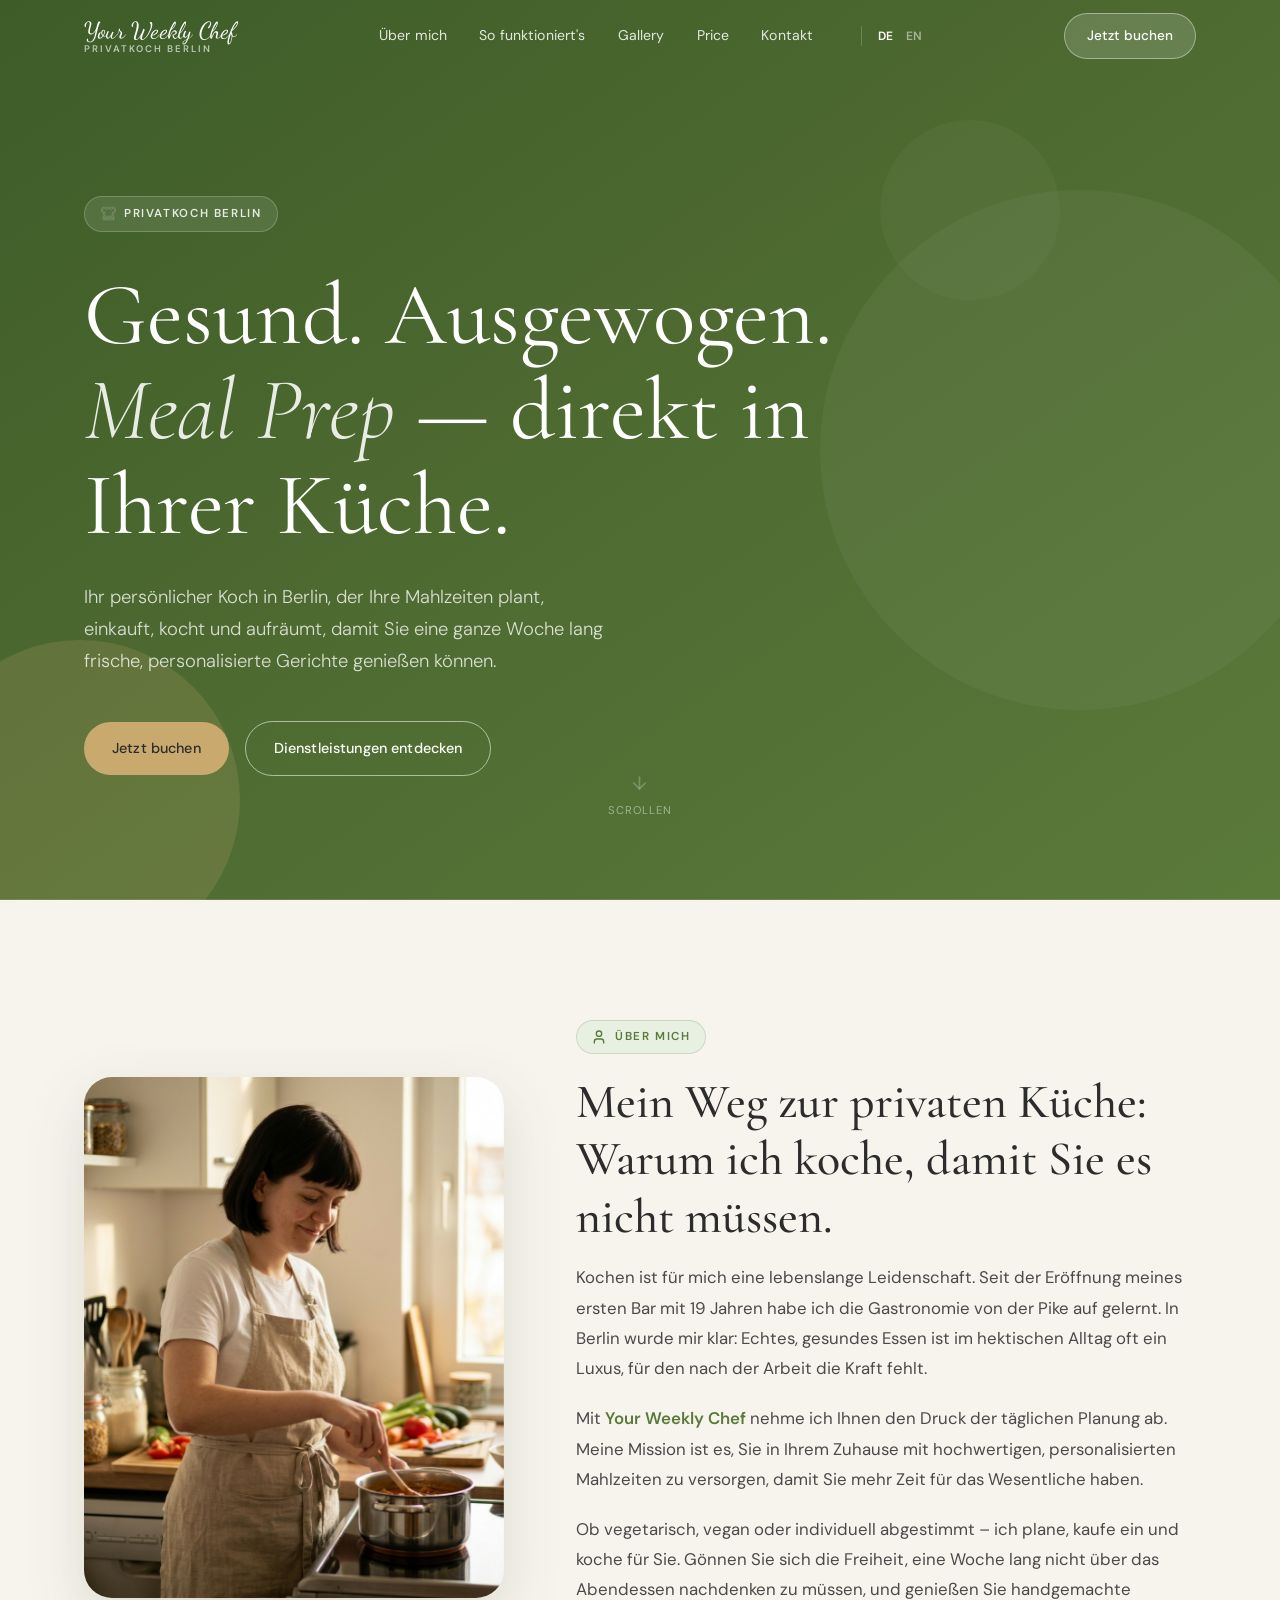
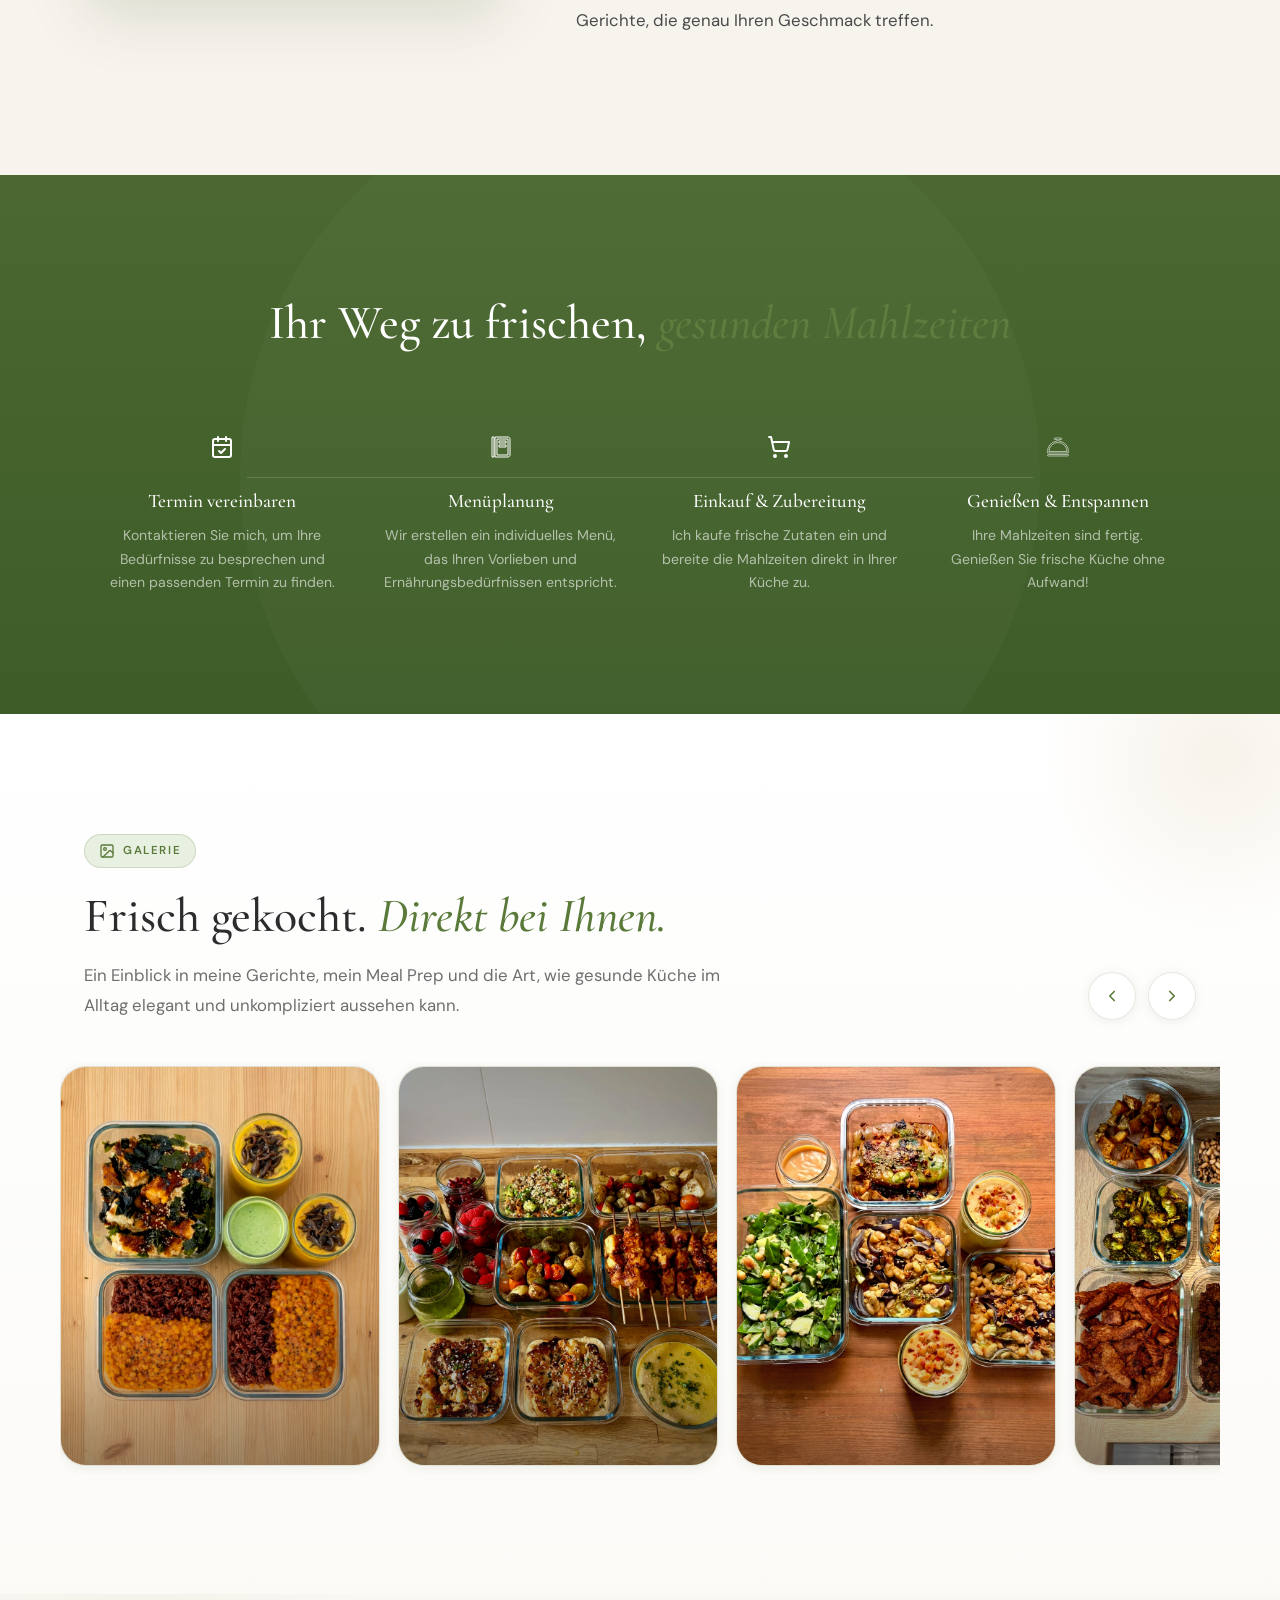
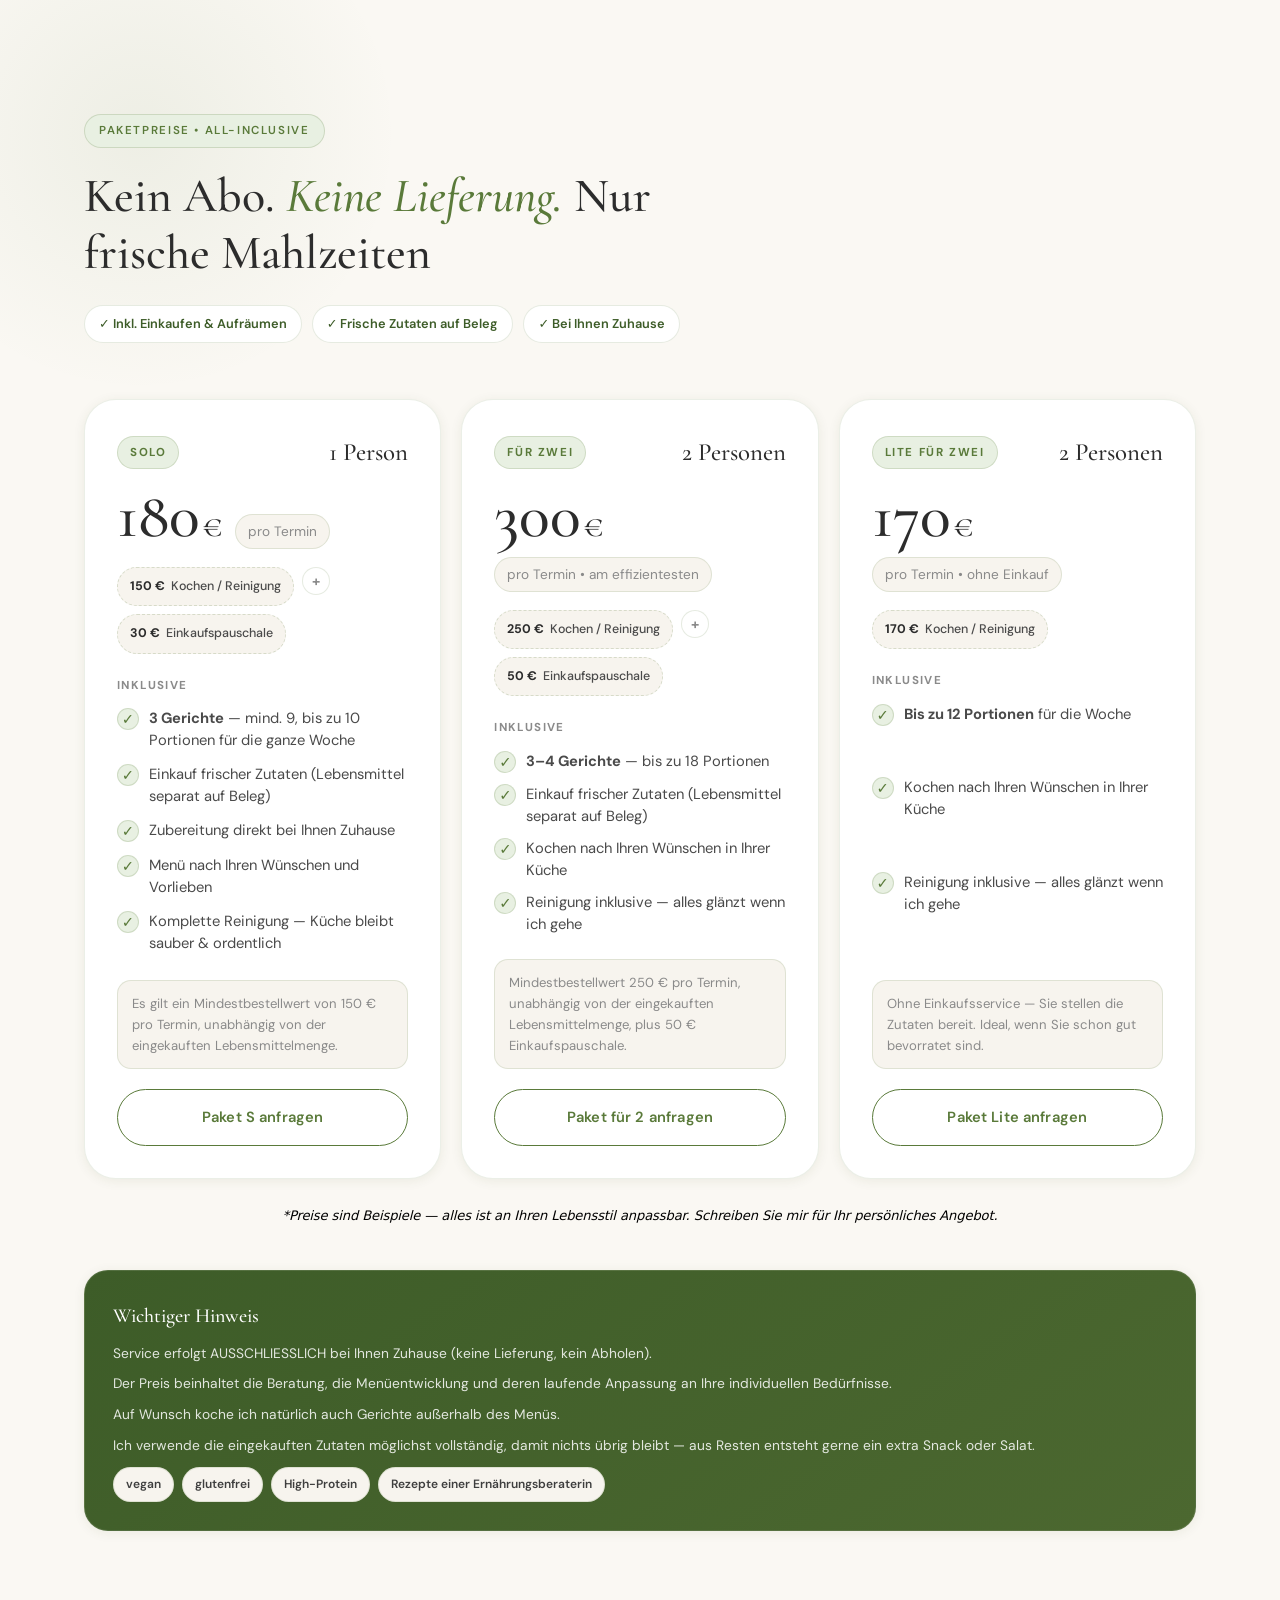
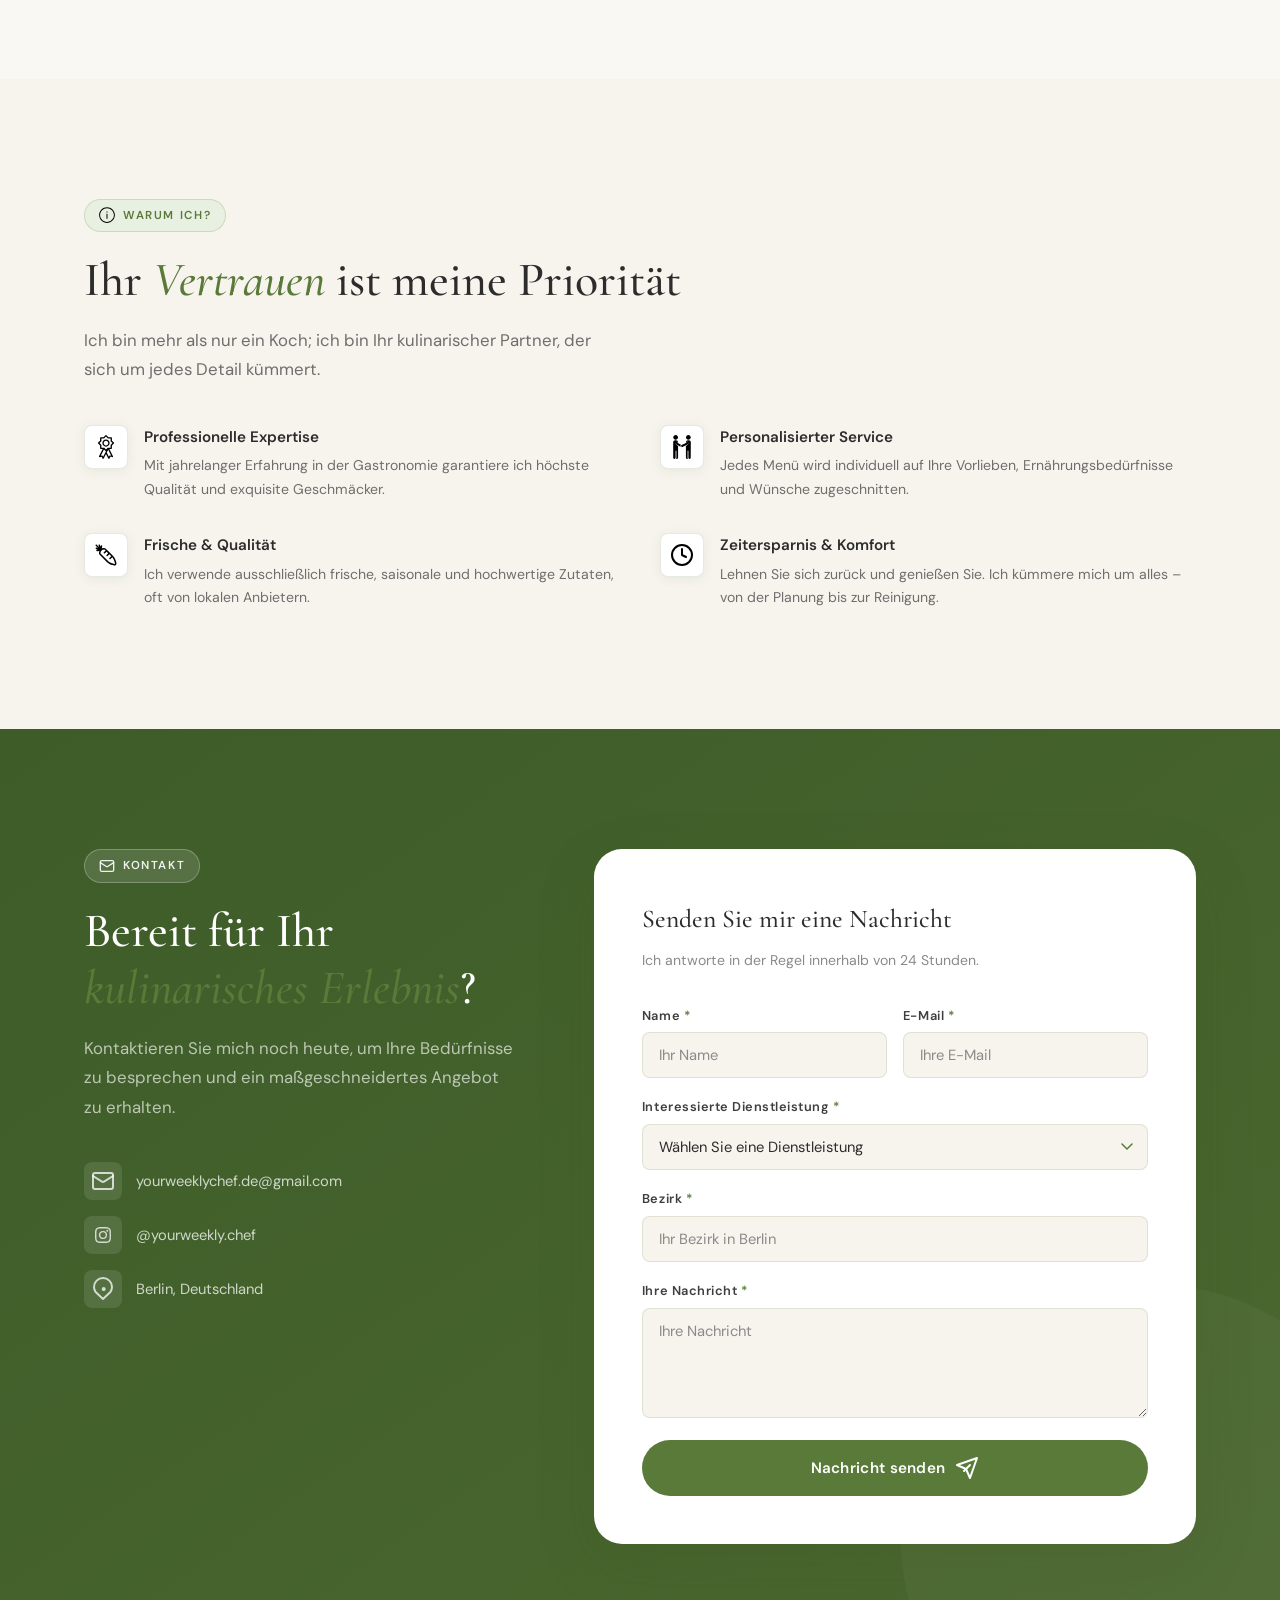
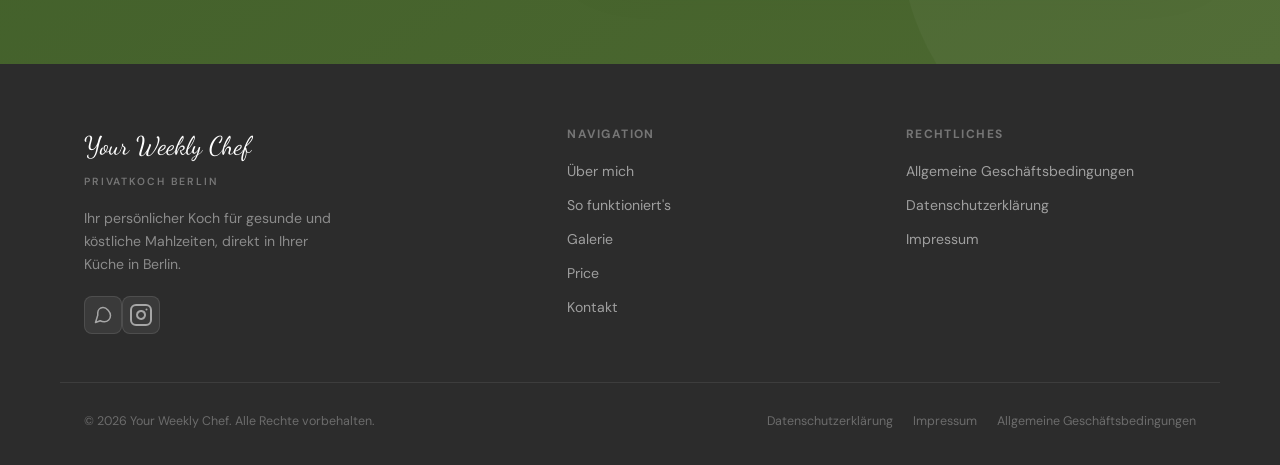
==== commit 39ba69d5: "Redesign pricing, gallery and remove RU version - Removed Russian language version (ru/) from site a" ====
--- a/index.html
+++ b/index.html
@@ -505,18 +505,7 @@
   object-fit: cover;
   object-position: top;
   display: block;
-}
-
-.about__chef-photo--desktop {
-  opacity: 1;
-  transform: none;
   animation: photoReveal 0.8s cubic-bezier(0.22, 1, 0.36, 1) forwards;
-}
-
-.about__chef-photo--mobile {
-  display: none;
-  opacity: 1;
-  transform: none;
 }
 
 @keyframes photoReveal {
@@ -555,36 +544,6 @@
   font-weight: 600;
 }
 
-.about__langs {
-  display: flex;
-  align-items: center;
-  gap: 10px;
-  margin-top: 32px;
-  flex-wrap: wrap;
-}
-
-.about__lang-label {
-  font-size: 0.78rem;
-  font-weight: 600;
-  letter-spacing: 0.08em;
-  text-transform: uppercase;
-  color: var(--text-muted);
-  margin-right: 4px;
-}
-
-.about__lang-tag {
-  display: inline-flex;
-  align-items: center;
-  gap: 6px;
-  background: var(--mint);
-  border: 1px solid var(--border);
-  border-radius: var(--radius-full);
-  padding: 5px 14px;
-  font-size: 0.82rem;
-  font-weight: 500;
-  color: var(--green-dark);
-}
-
 @media (max-width: 1024px) {
   .about__inner {
     grid-template-columns: 1fr;
@@ -623,14 +582,6 @@
     background: var(--white);
     box-shadow: none;
     border: 1px solid var(--border);
-  }
-
-  .about__chef-photo--desktop {
-    display: none !important;
-  }
-
-  .about__chef-photo--mobile {
-    display: block;
   }
 
   .about .section-subtitle,
@@ -720,31 +671,6 @@
       padding: 0 20px;
     }
 
-    .how__step-num {
-      width: 52px;
-      height: 52px;
-      border-radius: 50%;
-      background: rgba(255,255,255,0.1);
-      border: 1.5px solid rgba(255,255,255,0.2);
-      display: flex;
-      align-items: center;
-      justify-content: center;
-      font-family: var(--font-serif);
-      font-size: 1.3rem;
-      font-weight: 500;
-      color: var(--tan-light);
-      margin-bottom: 24px;
-      position: relative;
-      transition: var(--transition);
-    }
-
-    .how__step:hover .how__step-num {
-      background: var(--tan);
-      border-color: var(--tan);
-      color: var(--charcoal);
-      transform: scale(1.05);
-    }
-
     .how__step-icon {
       font-size: 1.8rem;
       margin-bottom: 16px;
@@ -800,7 +726,7 @@
     }
 
     .gallery__controls {
-      display: none;
+      display: flex;
       align-items: center;
       gap: 12px;
       flex-shrink: 0;
@@ -829,42 +755,34 @@
     }
 
     .gallery__viewport {
-      overflow: hidden;
-    }
+      overflow-x: auto;
+      overflow-y: hidden;
+      scroll-snap-type: x mandatory;
+      margin: 0 -24px;
+      padding: 4px 24px 8px;
+      scrollbar-width: none;
+    }
+
+    .gallery__viewport::-webkit-scrollbar { display: none; }
 
     .gallery__grid {
-      display: grid;
-      grid-template-columns: 1.12fr 0.88fr 0.88fr;
-      grid-auto-rows: 220px;
+      display: flex;
       gap: 18px;
+      width: max-content;
     }
 
     .gallery__card {
       position: relative;
       overflow: hidden;
       border-radius: 26px;
-      min-height: 220px;
       background: var(--cream-dark);
       border: 1px solid rgba(90,122,58,0.08);
       box-shadow: var(--shadow-sm);
       isolation: isolate;
-    }
-
-    .gallery__card--large {
-      grid-column: 1 / 2;
-      grid-row: 1 / 3;
-      min-height: 458px;
-    }
-
-    .gallery__card--wide-top {
-      grid-column: 2 / 4;
-      grid-row: 1 / 2;
-    }
-
-    .gallery__card--wide-bottom {
-      grid-column: 1 / 4;
-      grid-row: 3 / 4;
-      min-height: 250px;
+      flex: 0 0 auto;
+      width: min(78vw, 320px);
+      aspect-ratio: 4 / 5;
+      scroll-snap-align: start;
     }
 
     .gallery__media {
@@ -876,6 +794,7 @@
       width: 100%;
       height: 100%;
       object-fit: cover;
+      filter: saturate(1.06) contrast(1.03);
       transition: transform 0.8s ease, filter 0.6s ease;
     }
 
@@ -883,14 +802,13 @@
       content: '';
       position: absolute;
       inset: 0;
-      background: linear-gradient(180deg, rgba(20,20,20,0.04) 0%, rgba(20,20,20,0.14) 48%, rgba(20,20,20,0.44) 100%);
+      background: linear-gradient(180deg, rgba(20,20,20,0) 0%, rgba(20,20,20,0.02) 55%, rgba(20,20,20,0.38) 100%);
       z-index: 1;
       pointer-events: none;
     }
 
     .gallery__card:hover img {
       transform: scale(1.06);
-      filter: saturate(1.04);
     }
 
     .gallery__overlay {
@@ -899,402 +817,109 @@
       right: 18px;
       bottom: 18px;
       z-index: 2;
-      display: flex;
-      align-items: flex-end;
-      justify-content: space-between;
-      gap: 12px;
-    }
-
-    .gallery__copy {
-      min-width: 0;
-    }
-
-    .gallery__tag {
-      display: inline-flex;
-      align-items: center;
-      padding: 6px 12px;
-      border-radius: var(--radius-full);
-      background: rgba(255,255,255,0.14);
-      border: 1px solid rgba(255,255,255,0.18);
-      backdrop-filter: blur(10px);
-      color: rgba(255,255,255,0.92);
-      font-size: 0.7rem;
-      font-weight: 600;
-      letter-spacing: 0.08em;
-      text-transform: uppercase;
-      margin-bottom: 10px;
-    }
-
-    .gallery__title {
-      font-family: var(--font-serif);
-      font-size: clamp(1.25rem, 2vw, 1.7rem);
-      line-height: 1.15;
-      font-weight: 500;
+    }
+
+    .gallery__caption {
       color: var(--white);
-      margin-bottom: 4px;
-    }
-
-    .gallery__desc {
-      font-size: 0.88rem;
-      color: rgba(255,255,255,0.78);
-      line-height: 1.55;
-      max-width: 34ch;
-    }
-
-    .gallery__pill {
-      display: inline-flex;
-      align-items: center;
-      justify-content: center;
-      flex-shrink: 0;
-      padding: 8px 14px;
-      border-radius: var(--radius-full);
-      background: rgba(255,255,255,0.9);
-      color: var(--charcoal);
-      font-size: 0.76rem;
-      font-weight: 600;
-      box-shadow: var(--shadow-sm);
-    }
-
-    /* ─── Pricing ─────────────────────────────────────────────── */
-    .pricing {
-      padding: 120px 0;
-      background: var(--mint);
-      position: relative;
-      overflow: hidden;
-    }
-
-    .pricing::before {
-      content: '';
-      position: absolute;
-      left: -120px;
-      bottom: -140px;
-      width: 360px;
-      height: 360px;
-      border-radius: 50%;
-      background: radial-gradient(circle, rgba(90,122,58,0.12) 0%, rgba(90,122,58,0) 70%);
-      pointer-events: none;
-    }
-
-    .pricing__wrap {
-      display: grid;
-      grid-template-columns: minmax(0, 1.05fr) minmax(320px, 0.95fr);
-      gap: 24px;
-      align-items: stretch;
-    }
-
-    .pricing__intro,
-    .pricing__panel {
-      position: relative;
-      overflow: hidden;
-      border-radius: 30px;
-    }
-
-    .pricing__intro {
-      background: rgba(255,255,255,0.82);
-      border: 1px solid rgba(90,122,58,0.12);
-      box-shadow: 0 18px 46px rgba(60,80,30,0.08);
-      backdrop-filter: blur(10px);
-      padding: 42px;
-    }
-
-    .pricing__intro::before {
-      content: '';
-      position: absolute;
-      top: 0;
-      left: 0;
-      right: 0;
-      height: 3px;
-      background: linear-gradient(90deg, var(--green-main), var(--tan));
-    }
-
-    .pricing__text {
-      font-size: 1rem;
-      line-height: 1.75;
-      color: var(--text-light);
-      max-width: 58ch;
-      margin-bottom: 28px;
-    }
-
-    .pricing__features {
-      display: grid;
-      gap: 14px;
-    }
-
-    .pricing__feature {
-      display: flex;
-      align-items: flex-start;
-      gap: 12px;
-      padding: 15px 16px;
-      background: rgba(255,255,255,0.72);
-      border: 1px solid rgba(90,122,58,0.09);
-      border-radius: 18px;
-    }
-
-    .pricing__feature-icon {
-      width: 22px;
-      height: 22px;
-      border-radius: 50%;
-      background: rgba(90,122,58,0.1);
-      color: var(--green-main);
-      display: flex;
-      align-items: center;
-      justify-content: center;
-      flex-shrink: 0;
-      margin-top: 1px;
-    }
-
-    .pricing__feature strong {
-      display: block;
       font-size: 0.92rem;
-      color: var(--charcoal);
-      margin-bottom: 2px;
-    }
-
-    .pricing__feature span {
-      display: block;
-      font-size: 0.86rem;
-      color: var(--text-light);
-      line-height: 1.55;
-    }
-
-    .pricing__actions {
-      display: flex;
-      flex-wrap: wrap;
-      gap: 14px;
-      margin-top: 30px;
-    }
-
-    .pricing__panel {
-      background: linear-gradient(145deg, var(--green-main) 0%, var(--green-dark) 100%);
-      color: var(--white);
-      box-shadow: var(--shadow-lg);
-      padding: 34px;
-      border: 1px solid rgba(255,255,255,0.08);
-      transition: transform var(--transition), box-shadow var(--transition);
-    }
-
-    .pricing__panel:hover {
-      transform: translateY(-4px);
-      box-shadow: 0 24px 70px rgba(60,80,30,0.22);
-    }
-
-    .pricing__panel::before {
-      content: '';
-      position: absolute;
-      top: -80px;
-      right: -70px;
-      width: 220px;
-      height: 220px;
-      border-radius: 50%;
-      background: rgba(255,255,255,0.08);
-    }
-
-    .pricing__panel::after {
-      content: '';
-      position: absolute;
-      top: -20%;
-      left: -35%;
-      width: 42%;
-      height: 150%;
-      background: linear-gradient(90deg, transparent, rgba(255,255,255,0.14), transparent);
-      transform: rotate(16deg);
-      animation: pricingShimmer 6s ease-in-out infinite;
-    }
-
-    @keyframes pricingShimmer {
-      0%, 100% { left: -45%; }
-      50% { left: 120%; }
-    }
-
-    .pricing__eyebrow {
-      position: relative;
-      z-index: 1;
-      display: inline-flex;
-      align-items: center;
-      gap: 8px;
-      font-size: 0.72rem;
-      font-weight: 700;
-      letter-spacing: 0.14em;
-      text-transform: uppercase;
-      color: rgba(255,255,255,0.66);
-      margin-bottom: 16px;
-    }
-
-    .pricing__amount {
-      position: relative;
-      z-index: 1;
-      display: flex;
-      align-items: flex-end;
-      gap: 10px;
-      flex-wrap: wrap;
-      margin-bottom: 14px;
-    }
-
-    .pricing__amount-value {
-      font-family: var(--font-serif);
-      font-size: clamp(3.2rem, 7vw, 5rem);
-      line-height: 0.92;
-      font-weight: 500;
-      color: var(--tan-pale);
-    }
-
-    .pricing__amount-unit {
-      font-size: 1rem;
-      color: rgba(255,255,255,0.78);
-      margin-bottom: 10px;
-    }
-
-    .pricing__note {
-      position: relative;
-      z-index: 1;
-      font-size: 0.95rem;
-      line-height: 1.7;
-      color: rgba(255,255,255,0.76);
-      margin-bottom: 24px;
-      max-width: 30ch;
-    }
-
-    .pricing__panel-list {
-      position: relative;
-      z-index: 1;
-      display: grid;
-      gap: 12px;
-    }
-
-    .pricing__panel-item {
-      padding: 14px 16px;
-      border-radius: 18px;
-      background: rgba(255,255,255,0.08);
-      border: 1px solid rgba(255,255,255,0.1);
-      backdrop-filter: blur(10px);
-    }
-
-    .pricing__panel-item strong {
-      display: block;
-      font-size: 0.78rem;
-      letter-spacing: 0.08em;
-      text-transform: uppercase;
-      color: rgba(255,255,255,0.66);
-      margin-bottom: 4px;
-    }
-
-    .pricing__panel-item span {
-      font-size: 0.92rem;
-      line-height: 1.55;
-      color: rgba(255,255,255,0.94);
-    }
-
-    .pricing__mini {
-      position: relative;
-      z-index: 1;
-      margin-top: 18px;
-      display: inline-flex;
-      padding: 8px 14px;
-      border-radius: var(--radius-full);
-      background: rgba(255,255,255,0.12);
-      border: 1px solid rgba(255,255,255,0.12);
-      font-size: 0.76rem;
-      font-weight: 600;
-      letter-spacing: 0.04em;
-      color: rgba(255,255,255,0.88);
-    }
+      line-height: 1.4;
+      max-width: 40ch;
+    }
+
+    .gallery__caption:empty { display: none; }
+  /* ─── Pricing ─────────────────────────────────────────────── */
+    .pricing { padding: 120px 0; background: #FAF8F3; position: relative; overflow: hidden; }
+    .pricing::before { content:''; position:absolute; left:-120px; top:-120px; width:520px; height:520px; border-radius:50%; background: radial-gradient(circle, rgba(90,122,58,0.08) 0%, rgba(90,122,58,0) 70%); pointer-events:none; }
+    .pricing__header { text-align: left; max-width: 720px; margin-bottom: 56px; }
+    .pricing__header .section-title { max-width: 640px; }
+    .pricing__header .section-title em { color: var(--green-main); }
+    .pricing__header .section-subtitle { max-width: 640px; margin-top: 8px; }
+    .pricing__valueprop { display:flex; gap:10px; margin-top:22px; flex-wrap:wrap; }
+    .pricing__valueprop span { display:inline-flex; align-items:center; gap:8px; font-size:0.8rem; font-weight:600; padding:7px 14px; border-radius:999px; background:var(--white); border:1px solid var(--border); color:var(--green-dark); }
+    .pricing__packages { display:grid; grid-template-columns: repeat(3, 1fr); gap:20px; align-items:stretch; margin-bottom: 28px; }
+    .pkg-card { position:relative; background:var(--white); border-radius:32px; border:1.5px solid rgba(90,122,58,0.12); padding:36px 32px 32px; box-shadow: var(--shadow-sm); transition: var(--transition); overflow:hidden; display:flex; flex-direction:column; }
+    .pkg-card:hover { transform: translateY(-4px); box-shadow: var(--shadow-lg); border-color: rgba(90,122,58,0.22); }
+    .pkg-card--popular { border-color: var(--tan); background: linear-gradient(180deg, #FFFEFB 0%, #FFFFFF 100%); box-shadow: 0 18px 50px rgba(201,169,110,0.18); }
+    .pkg-card--popular::before { content:''; position:absolute; top:0; left:0; right:0; height:4px; background: linear-gradient(90deg, var(--tan), var(--tan-light)); }
+    .pkg-card__badge { position:absolute; top:18px; right:18px; background: var(--tan); font-size:0.68rem; font-weight:700; letter-spacing:0.08em; text-transform:uppercase; padding:6px 12px; border-radius:999px; }
+    .pkg-card__top { display:flex; justify-content:space-between; align-items:center; margin-bottom:18px; }
+    .pkg-card__label { font-size:0.72rem; font-weight:700; letter-spacing:0.14em; text-transform:uppercase; color: var(--green-main); background: var(--mint); border:1px solid rgba(90,122,58,0.18); padding:6px 12px; border-radius:999px; }
+    .pkg-card--popular .pkg-card__label { background: var(--charcoal); color: var(--tan-pale);  }
+    .pkg-card__persons { font-family: var(--font-serif); font-size:1.55rem; font-weight:500; color: var(--charcoal); line-height:1; }
+    .pkg-card__price-row { display:flex; align-items:baseline; gap:12px; flex-wrap:wrap; margin-bottom:18px; }
+    .pkg-card__price { font-family: var(--font-serif); font-size: clamp(2.8rem, 5vw, 4rem); line-height:0.9; font-weight:500; color: var(--charcoal); }
+    .pkg-card__price span { font-size:0.55em; font-weight:400; margin-left:2px; }
+    .pkg-card__price-note { font-size:0.85rem; color: var(--text-muted); background: var(--cream); padding:5px 12px; border-radius:999px; border:1px solid var(--border); }
+    .pkg-card__breakdown { display:flex; gap:8px; flex-wrap:wrap; margin-bottom:22px; }
+    .pkg-card__breakdown-item { display:inline-flex; align-items:center; gap:6px; font-size:0.78rem; font-weight:500; color: var(--text-body); background: #F7F4EE; border:1px dashed rgba(90,122,58,0.2); padding:8px 12px; border-radius:999px; }
+    .pkg-card__breakdown-item strong { color: var(--charcoal); font-weight:700; }
+    .pkg-card__breakdown-plus { display:inline-flex; align-items:center; justify-content:center; width:28px; height:28px; border-radius:50%; background: var(--white); border:1px solid var(--border); color: var(--text-muted); font-weight:700; font-size:0.9rem; }
+    .pkg-card__includes-title { font-size:0.72rem; font-weight:700; letter-spacing:0.12em; text-transform:uppercase; color: var(--text-muted); margin-bottom:12px; }
+    .pkg-card__list { display:grid; gap:10px; margin-bottom:24px; flex:1; }
+    .pkg-card__list li { display:flex; align-items:flex-start; gap:10px; font-size:0.92rem; color: var(--text-body); line-height:1.5; }
+    .pkg-card__check { width:22px; height:22px; border-radius:50%; background: var(--mint); border:1px solid rgba(90,122,58,0.18); display:flex; align-items:center; justify-content:center; color: var(--green-main); flex-shrink:0; margin-top:1px; }
+    .pkg-card__muted { font-size:0.82rem; color: var(--text-muted); background: var(--cream); border-radius:14px; padding:12px 14px; border:1px solid var(--border); line-height:1.6; margin-bottom:20px; }
+    .pkg-card__cta { width:100%; justify-content:center; padding:15px; font-size:0.92rem; font-weight:600; margin-top:auto; }
+    .pricing__note { position:relative; z-index:1; display:block; width:100%; margin:10px 0 44px; color:black; font-size:clamp(0.62rem, 2.6vw, 0.82rem); font-style:italic; line-height:1.4; letter-spacing:-0.01em; text-align:center; }
+    /* Info grid */
+    .pricing__info-grid { display:grid; grid-template-columns: 1fr; gap:24px; margin-bottom:28px; }
+    .info-card { min-width:0; background:var(--white); border-radius:24px; border:1px solid var(--border); padding:28px; box-shadow: var(--shadow-sm); }
+    .info-card--dark { background: linear-gradient(145deg, var(--green-dark) 0%, var(--green-hero) 100%); color:var(--white); border-color: rgba(255,255,255,0.1); }
+    .info-card h4 { font-family: var(--font-serif); font-size:1.25rem; font-weight:500; color: var(--charcoal); margin-bottom:10px; }
+    .info-card--dark h4 { color: var(--white); }
+    .info-card p { font-size:0.88rem; color: var(--text-light); line-height:1.7; margin-bottom:14px; }
+    .info-card--dark p { color: rgba(255,255,255,0.72); }
+    .info-card__list { display:grid; gap:10px; }
+    .info-card__list li { display:flex; gap:10px; font-size:0.86rem; line-height:1.5; }
+    .info-card__list li span:first-child { color: var(--green-main); font-weight:700; }
+    .info-card--dark .info-card__list li { color: rgba(255,255,255,0.85); }
+    .info-card--dark .info-card__list li span:first-child { color: var(--tan-pale); }
+    .menu-chips { display:flex; flex-wrap:wrap; gap:8px; margin-top:12px; }
+    .menu-chips span { font-size:0.75rem; font-weight:600; padding:6px 12px; border-radius:999px; background: var(--cream); border:1px solid var(--border); color: var(--charcoal-mid); }
+    .menu-chips span.extra { background: var(--tan-pale); border-color: var(--tan); color: var(--charcoal); }
+    .warning-box { display:flex; align-items:flex-start; gap:10px; margin-top:18px; padding:14px; background:#F3F6EF; border:1px solid rgba(90,122,58,0.18); border-radius:16px; }
+    .warning-box__icon { width:28px; height:28px; border-radius:50%; background:#FFEFD0; color:#9A7A3E; display:flex; align-items:center; justify-content:center; flex-shrink:0; }
+    .warning-box--menu .warning-box__icon { background:#E8F0E2; color:var(--green-main); }
+    .warning-box p { min-width:0; font-size:0.82rem; line-height:1.6; color:var(--text-body); margin:0; }
 
     @media (max-width: 1024px) {
-      .gallery__grid {
-        grid-template-columns: repeat(2, 1fr);
-        grid-auto-rows: 220px;
-      }
-
-      .gallery__card--large,
-      .gallery__card--wide-top,
-      .gallery__card--wide-bottom {
-        grid-column: span 2;
-        grid-row: auto;
-        min-height: 280px;
-      }
-
-      .pricing__wrap {
-        grid-template-columns: 1fr;
-      }
-    }
-
+      .nav__links,
+      .nav__cta { display: none; }
+
+      .nav__hamburger { display: flex; }
+
+      .pricing__packages { grid-template-columns: 1fr; }
+      .pricing__info-grid { grid-template-columns: 1fr; gap:28px; }
+    }
     @media (max-width: 768px) {
-      .gallery {
-        padding: 88px 0;
-      }
-
-      .gallery__top {
-        align-items: flex-start;
-        flex-direction: column;
-        margin-bottom: 28px;
-      }
-
-      .gallery__controls {
-        display: flex;
-      }
-
-      .gallery__viewport {
-        overflow-x: auto;
-        scroll-snap-type: x mandatory;
-        margin: 0 -24px;
-        padding: 0 24px 8px;
-        scrollbar-width: none;
-      }
-
-      .gallery__viewport::-webkit-scrollbar {
-        display: none;
-      }
-
-      .gallery__grid {
-        display: flex;
-        gap: 16px;
-        width: max-content;
-      }
-
-      .gallery__card,
-      .gallery__card--large,
-      .gallery__card--wide-top,
-      .gallery__card--wide-bottom {
-        grid-column: auto;
-        grid-row: auto;
-        min-width: min(84vw, 340px);
-        width: min(84vw, 340px);
-        min-height: 420px;
-        height: 420px;
-        flex: 0 0 auto;
-        scroll-snap-align: start;
-      }
-
-      .gallery__overlay {
-        left: 16px;
-        right: 16px;
-        bottom: 16px;
-        flex-direction: column;
-        align-items: flex-start;
-      }
-
-      .gallery__pill {
-        padding: 7px 12px;
-      }
-
-      .pricing {
-        padding: 0 0 88px;
-      }
-
-      .pricing__intro,
-      .pricing__panel {
-        padding: 28px 24px;
-        border-radius: 26px;
-      }
-
-      .pricing__actions {
-        flex-direction: column;
-      }
-
-      .pricing__actions .btn {
-        width: 100%;
-        justify-content: center;
-      }
+      .pricing { padding: 88px 0; }
+      .pricing__header { margin-bottom:40px; }
+      .pricing__valueprop { gap:8px; margin-top:18px; }
+      .pricing__valueprop span { padding:6px 10px; font-size:0.72rem; }
+      .pricing__packages { gap:16px; margin-bottom:20px; }
+      .pkg-card { padding:28px 22px 24px; border-radius:26px; }
+      .pkg-card__top { align-items:flex-start; gap:12px; }
+      .pkg-card__persons { padding-top:4px; font-size:1.4rem; text-align:right; }
+      .pkg-card__price-row { gap:8px; margin-bottom:16px; }
+      .pkg-card__price-note { font-size:0.76rem; padding:4px 9px; }
+      .pkg-card__breakdown { display:grid; grid-template-columns:1fr; gap:7px; margin-bottom:20px; }
+      .pkg-card__breakdown-item { justify-content:center; min-height:36px; text-align:center; }
+      .pkg-card__breakdown-plus { justify-self:center; width:24px; height:24px; }
+      .pricing__note { margin:14px 0 30px; }
+      .pricing__info-grid { gap:28px; margin-bottom:24px; }
+      .info-card { padding:24px 20px; border-radius:22px; }
+      .info-card h4 { font-size:1.4rem; margin-bottom:8px; }
+      .info-card p { font-size:0.86rem; line-height:1.65; }
+      .menu-chips { gap:7px; margin-top:14px; }
+      .menu-chips span { padding:6px 10px; font-size:0.72rem; }
+      .warning-box { gap:9px; padding:13px; }
+      .warning-box__icon { width:26px; height:26px; }
+      .warning-box p { font-size:0.8rem; }
+
+      .gallery { padding: 88px 0; }
+      .gallery__top { align-items: flex-start; flex-direction: column; margin-bottom: 28px; }
+      .gallery__card { width: min(84vw, 300px); }
+      .gallery__overlay { left: 16px; right: 16px; bottom: 16px; }
     }
 
 
@@ -1305,7 +930,7 @@
     }
 
     .why__inner {
-      display: block; /* Изменено с grid для центрирования контента во всю ширину */
+      display: block;
     }
 
     .why__list {
@@ -1513,43 +1138,6 @@
       padding-right: 36px;
     }
 
-    .form__days {
-      display: flex;
-      flex-wrap: wrap;
-      gap: 8px;
-    }
-
-    .form__day {
-      display: none;
-    }
-
-    .form__day-label {
-      display: inline-flex;
-      align-items: center;
-      justify-content: center;
-      padding: 7px 14px;
-      border-radius: var(--radius-full);
-      font-size: 0.8rem;
-      font-weight: 500;
-      background: var(--cream);
-      border: 1.5px solid rgba(90,122,58,0.15);
-      color: var(--text-body);
-      cursor: pointer;
-      transition: var(--transition);
-      user-select: none;
-    }
-
-    .form__day:checked + .form__day-label {
-      background: var(--green-main);
-      border-color: var(--green-main);
-      color: var(--white);
-    }
-
-    .form__day-label:hover {
-      border-color: var(--green-main);
-      color: var(--green-main);
-    }
-
     .form__submit {
       width: 100%;
       padding: 16px;
@@ -1819,13 +1407,7 @@
         gap: 48px;
       }
 
-      .about__accent-card {
-        right: 0;
-        bottom: -16px;
-      }
-
       .about__photo-wrap {
-
         max-height: 340px;
       }
 
@@ -1836,25 +1418,12 @@
 
       .how__connector { display: none; }
 
-      .services__grid {
-        grid-template-columns: 1fr;
-      }
-
-      .testimonials__grid {
-        grid-template-columns: 1fr 1fr;
-      }
-
       .footer__inner {
         grid-template-columns: 1fr 1fr;
       }
     }
 
     @media (max-width: 768px) {
-      .nav__links,
-      .nav__cta { display: none; }
-
-      .nav__hamburger { display: flex; }
-
       .hero__title { font-size: clamp(2.4rem, 8vw, 3.5rem); }
 
       .how__steps {
@@ -1863,12 +1432,8 @@
       }
 
       .why__list {
-        grid-template-columns: 1fr; /* Перестроение преимуществ в одну колонку на мобильных */
+        grid-template-columns: 1fr;
         gap: 24px;
-      }
-
-      .testimonials__grid {
-        grid-template-columns: 1fr;
       }
 
       .form__row {
@@ -1977,7 +1542,6 @@
         <div class="nav__lang-switcher">
           <a href="/" class="lang-link active">DE</a>
           <a href="/en/" class="lang-link">EN</a>
-          <a href="/ru/" class="lang-link">RU</a>
         </div>
       </div>
 
@@ -2000,7 +1564,6 @@
       <div class="nav__lang-switcher">
         <a href="/" class="lang-link active">DE</a>
         <a href="/en/" class="lang-link">EN</a>
-        <a href="/ru/" class="lang-link">RU</a>
       </div>
     </div>
   </nav>
@@ -2032,21 +1595,14 @@
     </section>
 
     <section class="about" id="about">
-  <div class="container about__inner">
-   <!-- Замените этот блок -->
-<div class="about__visual">
-  <div class="about__photo-wrap about__logo-reveal">
-    <!-- Убрали .about__logo-bg, т.к. теперь у нас есть реальное фото -->
-
-    <!-- ДОБАВЛЕНО: Новое фото с классом для анимации -->
-    <img src="img/about.png" alt="Your Weekly Chef - Privatkoch Berlin" class="about__chef-photo about__chef-photo--desktop" />
-
-    <!-- Для мобильной версии -->
-    <img src="img/about.png" alt="Your Weekly Chef - Privatkoch Berlin" class="about__chef-photo about__chef-photo--mobile" />
-  </div>
-</div>
-
-    <div class="about__content">
+      <div class="container about__inner">
+        <div class="about__visual">
+          <div class="about__photo-wrap">
+            <img src="img/about.png" alt="Your Weekly Chef - Privatkoch Berlin" class="about__chef-photo" />
+          </div>
+        </div>
+
+        <div class="about__content">
       <div class="section-label">
         <svg xmlns="http://www.w3.org/2000/svg" width="16" height="16" viewBox="0 0 24 24" fill="none" stroke="currentColor" stroke-width="2" stroke-linecap="round" stroke-linejoin="round" class="lucide lucide-user"><path d="M19 21v-2a4 4 0 0 0-4-4H9a4 4 0 0 0-4 4v2"/><circle cx="12" cy="7" r="4"/></svg>
         Über mich
@@ -2060,27 +1616,23 @@
       <p class="about__text">
         Mit <strong>Your Weekly Chef</strong> nehme ich Ihnen den Druck der täglichen Planung ab. Meine Mission ist es, Sie in Ihrem Zuhause mit hochwertigen, personalisierten Mahlzeiten zu versorgen, damit Sie mehr Zeit für das Wesentliche haben.
       </p>
-      <p class="about__text">
-        Ob vegetarisch, vegan oder individuell abgestimmt – ich plane, kaufe ein und koche für Sie. Gönnen Sie sich die Freiheit, eine Woche lang nicht über das Abendessen nachdenken zu müssen, und genießen Sie handgemachte Gerichte, die genau Ihren Geschmack treffen.
-      </p>
-</section>
+          <p class="about__text">
+            Ob vegetarisch, vegan oder individuell abgestimmt – ich plane, kaufe ein und koche für Sie. Gönnen Sie sich die Freiheit, eine Woche lang nicht über das Abendessen nachdenken zu müssen, und genießen Sie handgemachte Gerichte, die genau Ihren Geschmack treffen.
+          </p>
+        </div>
+      </div>
+    </section>
 
 
     <section class="how" id="how-it-works">
       <div class="container">
         <div class="how__header">
-          <div class="section-label section-label--white">
-            <svg xmlns="http://www.w3.org/2000/svg" width="24" height="24" viewBox="0 0 24 24" fill="none" stroke="currentColor" stroke-width="2" stroke-linecap="round" stroke-linejoin="round" class="lucide lucide-settings"><path d="M12.22 2h-.44a2 2 0 0 0-2 2v.18a2 2 0 0 1-1 1.73l-.43.25a2 2 0 0 1-2 0l-.15-.08a2 2 0 0 0-2.73.73l-.78 1.31a2 2 0 0 0 .73 2.73l.15.08a2 2 0 0 1 1 1.73v.44a2 2 0 0 1-1 1.73l-.15.08a2 2 0 0 0-.73 2.73l.78 1.31a2 2 0 0 0 2.73.73l.15-.08a2 2 0 0 1 2 0l.43.25a2 2 0 0 1 1 1.73V20a2 2 0 0 0 2 2h.44a2 2 0 0 0 2-2v-.18a2 2 0 0 1 1-1.73l.43-.25a2 2 0 0 1 2 0l.15.08a2 2 0 0 0 2.73-.73l.78-1.31a2 2 0 0 0-.73-2.73l-.15-.08a2 2 0 0 1-1-1.73v-.44a2 2 0 0 1 1-1.73l.15-.08a2 2 0 0 0 .73-2.73l-.78-1.31a2 2 0 0 0-2.73-.73l-.15.08a2 2 0 0 1-2 0l-.43-.25a2 2 0 0 1-1-1.73V4a2 2 0 0 0-2-2Z"/><circle cx="12" cy="12" r="3"/></svg>
-            So funktioniert's
-          </div>
           <h2 class="section-title">Ihr Weg zu frischen, <em>gesunden Mahlzeiten</em></h2>
-          <p class="section-subtitle">Ich mache es Ihnen leicht, gesunde und köstliche Mahlzeiten zu genießen, ohne den Stress der Zubereitung.</p>
         </div>
 
         <div class="how__steps">
           <div class="how__connector"></div>
           <div class="how__step">
-            <div class="how__step-num">1</div>
             <div class="how__step-icon">
               <svg xmlns="http://www.w3.org/2000/svg" width="24" height="24" viewBox="0 0 24 24" fill="none" stroke="#FFFFFF" stroke-width="2" stroke-linecap="round" stroke-linejoin="round" class="lucide lucide-calendar-check"><rect width="18" height="18" x="3" y="4" rx="2" ry="2"/><path d="M16 2v4"/><path d="M8 2v4"/><path d="M3 10h18"/><path d="m9 16 2 2 4-4"/></svg>
             </div>
@@ -2089,7 +1641,6 @@
           </div>
 
           <div class="how__step">
-            <div class="how__step-num">2</div>
             <div class="how__step-icon">
 <!-- License: CC Attribution. Made by boxicons: https://github.com/atisawd/boxicons -->
 <svg width="24px" height="24px" viewBox="0 0 24 24" fill="none" stroke="#FFFFFF"  xmlns="http://www.w3.org/2000/svg"><path d="M3 2h2v20H3zm7 4h7v2h-7zm0 4h7v2h-7z"/><path d="M19 2H6v20h13c1.103 0 2-.897 2-2V4c0-1.103-.897-2-2-2zm0 18H8V4h11v16z"/></svg>            </div>
@@ -2098,7 +1649,6 @@
           </div>
 
           <div class="how__step">
-            <div class="how__step-num">3</div>
             <div class="how__step-icon">
               <svg xmlns="http://www.w3.org/2000/svg" width="24" height="24" viewBox="0 0 24 24" fill="none" stroke="#FFFFFF" stroke-width="2" stroke-linecap="round" stroke-linejoin="round" class="lucide lucide-shopping-cart"><circle cx="8" cy="21" r="1"/><circle cx="19" cy="21" r="1"/><path d="M2.05 2.05h2l2.66 12.42a2 2 0 0 0 2 1.58h9.78a2 2 0 0 0 1.95-1.57l1.65-7.43H5.12"/></svg>
             </div>
@@ -2107,7 +1657,6 @@
           </div>
 
           <div class="how__step">
-            <div class="how__step-num">4</div>
             <div class="how__step-icon">
 <svg width="24px" height="24px" viewBox="0 0 43.52 43.52" class="icon" fill="none" stroke="#FFFFFF" xmlns="http://www.w3.org/2000/svg"><path fill="none" d="M20.4 10.929V8.16h-4.08a1.36 1.36 0 0 1 0 -2.72h10.88a1.36 1.36 0 1 1 0 2.72h-4.08v2.769A19.04 19.04 0 0 1 40.61 32.64H2.91A19.04 19.04 0 0 1 20.4 10.929M5.44 29.92h32.64a16.32 16.32 0 1 0 -32.64 0M4.08 35.36h35.36a1.36 1.36 0 1 1 0 2.72H4.08a1.36 1.36 0 1 1 0 -2.72"/></svg>            </div>
             <h3 class="how__step-title">Genießen & Entspannen</h3>
@@ -2148,167 +1697,202 @@
 
     <div class="gallery__viewport" id="galleryViewport">
       <div class="gallery__grid">
-        <article class="gallery__card gallery__card--large fade-up">
+        <article class="gallery__card fade-up">
           <div class="gallery__media">
-            <img src="img/gallery_1.png" alt="Wöchentliches Meal Prep mit vorbereiteten Behältern und frischen Zutaten">
+            <img src="img/gallery-1.jpg" alt="Meal-Prep-Boxen mit Reis, Linsen und Gemüse auf Holztisch">
           </div>
           <div class="gallery__overlay">
-            <div class="gallery__copy">
-              <span class="gallery__tag">Weekly Prep</span>
-              <h3 class="gallery__title">Meal Prep für die Woche</h3>
-              <p class="gallery__desc">Frisch gekocht, portionsgerecht vorbereitet und ready für entspannte Tage.</p>
-            </div>
-            <span class="gallery__pill">Frisch</span>
+            <p class="gallery__caption"><!-- Bildunterschrift, max. 40 Zeichen --></p>
           </div>
         </article>
 
-        <article class="gallery__card gallery__card--wide-top fade-up fade-up-delay-1">
+        <article class="gallery__card fade-up fade-up-delay-1">
           <div class="gallery__media">
-            <img src="img/gallery_2.png" alt="Hausgemachtes Curry mit Süßkartoffeln">
+            <img src="img/gallery-2.jpg" alt="Verschiedene Meal-Prep-Boxen mit Salaten, Spießen und Blumenkohl">
           </div>
           <div class="gallery__overlay">
-            <div class="gallery__copy">
-              <span class="gallery__tag">Comfort Food</span>
-              <h3 class="gallery__title">Frisch gekochtes Curry</h3>
-              <p class="gallery__desc">Wärmend, ausgewogen und perfekt für den Alltag vorbereitet.</p>
-            </div>
-            <span class="gallery__pill">Hausgemacht</span>
+            <p class="gallery__caption"><!-- Bildunterschrift, max. 40 Zeichen --></p>
           </div>
         </article>
 
         <article class="gallery__card fade-up fade-up-delay-2">
           <div class="gallery__media">
-            <img src="img/gallery_3.png" alt="Spargelgericht mit Tofu und grüner Sauce">
+            <img src="img/gallery-3.jpg" alt="Wochenmenü mit mehreren vorbereiteten Gerichten">
           </div>
           <div class="gallery__overlay">
-            <div class="gallery__copy">
-              <span class="gallery__tag">Saisonal</span>
-              <h3 class="gallery__title">Leicht & frisch</h3>
-            </div>
-            <span class="gallery__pill">Balance</span>
+            <p class="gallery__caption"><!-- Bildunterschrift, max. 40 Zeichen --></p>
           </div>
         </article>
 
         <article class="gallery__card fade-up fade-up-delay-3">
           <div class="gallery__media">
-            <img src="img/gallery_4.png" alt="Bowl mit Hummus, Hähnchen und Kichererbsen">
+            <img src="img/gallery-4.jpg" alt="Meal-Prep-Boxen mit geröstetem Gemüse und Bohnen">
           </div>
           <div class="gallery__overlay">
-            <div class="gallery__copy">
-              <span class="gallery__tag">Protein</span>
-              <h3 class="gallery__title">Nährstoffreiche Bowls</h3>
-            </div>
-            <span class="gallery__pill">Satt</span>
+            <p class="gallery__caption"><!-- Bildunterschrift, max. 40 Zeichen --></p>
           </div>
         </article>
 
-        <article class="gallery__card gallery__card--wide-bottom fade-up fade-up-delay-4">
+        <article class="gallery__card fade-up fade-up-delay-4">
           <div class="gallery__media">
-            <img src="img/gallery_5.png" alt="Wochenmenü mit mehreren vorbereiteten Gerichten">
+            <img src="img/gallery-5.jpg" alt="Kichererbsen-Curry mit frischem Salat">
           </div>
           <div class="gallery__overlay">
-            <div class="gallery__copy">
-              <span class="gallery__tag">Ihr Wochenmenü</span>
-              <h3 class="gallery__title">Gesunde Küche, auf Ihren Rhythmus abgestimmt</h3>
-              <p class="gallery__desc">Individuell geplant, frisch eingekauft und direkt bei Ihnen zu Hause gekocht.</p>
-            </div>
-            <span class="gallery__pill">Berlin</span>
+            <p class="gallery__caption"><!-- Bildunterschrift, max. 40 Zeichen --></p>
+          </div>
+        </article>
+
+        <article class="gallery__card fade-up">
+          <div class="gallery__media">
+            <img src="img/gallery-6.jpg" alt="Geröstetes Gemüse und Bowls in Glasboxen">
+          </div>
+          <div class="gallery__overlay">
+            <p class="gallery__caption"><!-- Bildunterschrift, max. 40 Zeichen --></p>
+          </div>
+        </article>
+
+        <article class="gallery__card fade-up fade-up-delay-1">
+          <div class="gallery__media">
+            <img src="img/gallery-7.jpg" alt="Bowl mit Hummus, Hähnchen und Kichererbsen">
+          </div>
+          <div class="gallery__overlay">
+            <p class="gallery__caption"><!-- Bildunterschrift, max. 40 Zeichen --></p>
+          </div>
+        </article>
+
+        <article class="gallery__card fade-up fade-up-delay-2">
+          <div class="gallery__media">
+            <img src="img/gallery-8.jpg" alt="Spargelgericht mit cremiger Sauce">
+          </div>
+          <div class="gallery__overlay">
+            <p class="gallery__caption"><!-- Bildunterschrift, max. 40 Zeichen --></p>
+          </div>
+        </article>
+
+        <article class="gallery__card fade-up fade-up-delay-3">
+          <div class="gallery__media">
+            <img src="img/gallery-9.jpg" alt="Frisch zubereitete Bowls und Beilagen auf dem Tisch">
+          </div>
+          <div class="gallery__overlay">
+            <p class="gallery__caption"><!-- Bildunterschrift, max. 40 Zeichen --></p>
           </div>
         </article>
       </div>
     </div>
   </div>
 </section>
-
-<section class="pricing" id="pricing">
-  <a href="#pricing" class="hero__scroll"></a>
-  <div class="container">
-    <a href="#pricing" class="hero__scroll"></a>
-    <div class="pricing__wrap">
-      <div class="pricing__intro fade-up">
-        <div class="section-label">
-          <svg xmlns="http://www.w3.org/2000/svg" width="16" height="16" viewBox="0 0 24 24" fill="none" stroke="currentColor" stroke-width="2" stroke-linecap="round" stroke-linejoin="round"><circle cx="12" cy="12" r="10"/><path d="M16 8h-5a2 2 0 0 0 0 4h2a2 2 0 0 1 0 4H8"/><path d="M12 18V6"/></svg>
-          Preise
+    <section class="pricing" id="pricing">
+      <div class="container">
+        <!-- Header -->
+        <div class="pricing__header fade-up">
+          <div class="section-label">Paketpreise • All-Inclusive </div>
+          <h2 class="section-title">Kein Abo. <em>Keine Lieferung.</em> Nur frische Mahlzeiten</h2>
+          <div class="pricing__valueprop">
+            <span>✓ Inkl. Einkaufen & Aufräumen</span>
+            <span>✓ Frische Zutaten auf Beleg</span>
+            <span>✓ Bei Ihnen Zuhause</span>
+          </div>
         </div>
 
-        <h2 class="section-title">Transparente <em>Preise</em> mit persönlichem Service</h2>
-
-        <p class="pricing__text">
-          Ich arbeite klar, fair und ohne versteckte Kosten. Sie wissen vorab, wie mein Service aufgebaut ist — persönlich, planbar und auf Ihren Alltag abgestimmt.
-        </p>
-
-        <div class="pricing__features">
-          <div class="pricing__feature">
-            <div class="pricing__feature-icon">
-              <svg xmlns="http://www.w3.org/2000/svg" width="12" height="12" viewBox="0 0 24 24" fill="none" stroke="currentColor" stroke-width="3" stroke-linecap="round" stroke-linejoin="round"><path d="m20 6-11 11-5-5"/></svg>
+        <!-- Packages -->
+        <div class="pricing__packages">
+          <!-- 1 PERSON -->
+          <div class="pkg-card fade-up">
+            <div class="pkg-card__top">
+              <span class="pkg-card__label">Solo</span>
+              <span class="pkg-card__persons">1 Person</span>
             </div>
-            <div>
-              <strong>Inklusive Service</strong>
-              <span>Menüplanung, Kochen und Aufräumen sind im Stundenpreis bereits enthalten.</span>
+            <div class="pkg-card__price-row">
+              <div class="pkg-card__price">180<span>€</span></div>
+              <div class="pkg-card__price-note">pro Termin</div>
             </div>
-          </div>
-
-          <div class="pricing__feature">
-            <div class="pricing__feature-icon">
-              <svg xmlns="http://www.w3.org/2000/svg" width="12" height="12" viewBox="0 0 24 24" fill="none" stroke="currentColor" stroke-width="3" stroke-linecap="round" stroke-linejoin="round"><path d="m20 6-11 11-5-5"/></svg>
+            <div class="pkg-card__breakdown">
+              <div class="pkg-card__breakdown-item"><strong>150 €</strong> Kochen / Reinigung</div>
+              <div class="pkg-card__breakdown-plus">+</div>
+              <div class="pkg-card__breakdown-item"><strong>30 €</strong> Einkaufspauschale</div>
             </div>
-            <div>
-              <strong>Flexible Planung</strong>
-              <span>Ideal für wöchentliches Meal Prep, individuelle Menüs und private Kochtermine.</span>
+            <div class="pkg-card__includes-title">Inklusive</div>
+            <ul class="pkg-card__list">
+              <li><span class="pkg-card__check">✓</span><span><strong>3 Gerichte</strong> — mind. 9, bis zu 10 Portionen für die ganze Woche</span></li>
+              <li><span class="pkg-card__check">✓</span><span>Einkauf frischer Zutaten (Lebensmittel separat auf Beleg)</span></li>
+              <li><span class="pkg-card__check">✓</span><span>Zubereitung direkt bei Ihnen Zuhause</span></li>
+              <li><span class="pkg-card__check">✓</span><span>Menü nach Ihren Wünschen und Vorlieben</span></li>
+              <li><span class="pkg-card__check">✓</span><span>Komplette Reinigung — Küche bleibt sauber & ordentlich</span></li>
+            </ul>
+            <div class="pkg-card__muted">Es gilt ein Mindestbestellwert von 150 € pro Termin, unabhängig von der eingekauften Lebensmittelmenge.</div>
+            <a href="#contact" class="btn btn-outline-green pkg-card__cta">Paket S anfragen</a>
+          </div>
+
+          <!-- 2 PERSONEN -->
+          <div class="pkg-card fade-up fade-up-delay-1">
+            <div class="pkg-card__top">
+              <span class="pkg-card__label">Für Zwei</span>
+              <span class="pkg-card__persons">2 Personen</span>
             </div>
-          </div>
-
-          <div class="pricing__feature">
-            <div class="pricing__feature-icon">
-              <svg xmlns="http://www.w3.org/2000/svg" width="12" height="12" viewBox="0 0 24 24" fill="none" stroke="currentColor" stroke-width="3" stroke-linecap="round" stroke-linejoin="round"><path d="m20 6-11 11-5-5"/></svg>
+            <div class="pkg-card__price-row">
+              <div class="pkg-card__price">300<span>€</span></div>
+              <div class="pkg-card__price-note">pro Termin • am effizientesten</div>
             </div>
-            <div>
-              <strong>Ohne Überraschungen</strong>
-              <span>Die Einkaufskosten werden separat und transparent nach Aufwand bzw. Beleg abgerechnet.</span>
+            <div class="pkg-card__breakdown">
+              <div class="pkg-card__breakdown-item"><strong>250 €</strong> Kochen / Reinigung</div>
+              <div class="pkg-card__breakdown-plus">+</div>
+              <div class="pkg-card__breakdown-item"><strong>50 €</strong> Einkaufspauschale</div>
             </div>
+            <div class="pkg-card__includes-title">Inklusive</div>
+            <ul class="pkg-card__list">
+              <li><span class="pkg-card__check">✓</span><span><strong>3–4 Gerichte</strong> — bis zu 18 Portionen</span></li>
+              <li><span class="pkg-card__check">✓</span><span>Einkauf frischer Zutaten (Lebensmittel separat auf Beleg)</span></li>
+              <li><span class="pkg-card__check">✓</span><span>Kochen nach Ihren Wünschen in Ihrer Küche</span></li>
+              <li><span class="pkg-card__check">✓</span><span>Reinigung inklusive — alles glänzt wenn ich gehe</span></li>
+            </ul>
+            <div class="pkg-card__muted">Mindestbestellwert 250 € pro Termin, unabhängig von der eingekauften Lebensmittelmenge, plus 50 € Einkaufspauschale.</div>
+            <a href="#contact" class="btn btn-outline-green pkg-card__cta">Paket für 2 anfragen</a>
+          </div>
+
+          <!-- 2 PERSONEN LITE -->
+          <div class="pkg-card fade-up fade-up-delay-2">
+            <div class="pkg-card__top">
+              <span class="pkg-card__label">Lite für Zwei</span>
+              <span class="pkg-card__persons">2 Personen</span>
+            </div>
+            <div class="pkg-card__price-row">
+              <div class="pkg-card__price">170<span>€</span></div>
+              <div class="pkg-card__price-note">pro Termin • ohne Einkauf</div>
+            </div>
+            <div class="pkg-card__breakdown">
+              <div class="pkg-card__breakdown-item"><strong>170 €</strong> Kochen / Reinigung</div>
+            </div>
+            <div class="pkg-card__includes-title">Inklusive</div>
+            <ul class="pkg-card__list">
+              <li><span class="pkg-card__check">✓</span><span><strong>Bis zu 12 Portionen</strong> für die Woche</span></li>
+              <li><span class="pkg-card__check">✓</span><span>Kochen nach Ihren Wünschen in Ihrer Küche</span></li>
+              <li><span class="pkg-card__check">✓</span><span>Reinigung inklusive — alles glänzt wenn ich gehe</span></li>
+            </ul>
+            <div class="pkg-card__muted">Ohne Einkaufsservice — Sie stellen die Zutaten bereit. Ideal, wenn Sie schon gut bevorratet sind.</div>
+            <a href="#contact" class="btn btn-outline-green pkg-card__cta">Paket Lite anfragen</a>
           </div>
         </div>
 
-        <div class="pricing__actions">
-          <a href="#contact" class="btn btn-green">Unverbindlich anfragen</a>
-          <a href="mailto:yourweeklychef.de@gmail.com" class="btn btn-outline-green">E-Mail senden</a>
+        <p class="pricing__note">*Preise sind Beispiele — alles ist an Ihren Lebensstil anpassbar. Schreiben Sie mir für Ihr persönliches Angebot.</p>
+
+        <!-- Info blocks -->
+        <div class="pricing__info-grid">
+          <!-- Important -->
+          <div class="info-card info-card--dark fade-up fade-up-delay-2">
+            <h4>Wichtiger Hinweis</h4>
+            <ul class="info-card__list">
+              <li>Service erfolgt AUSSCHLIESSLICH bei Ihnen Zuhause (keine Lieferung, kein Abholen).</li>
+              <li>Der Preis beinhaltet die Beratung, die Menüentwicklung und deren laufende Anpassung an Ihre individuellen Bedürfnisse.</li>
+              <li>Auf Wunsch koche ich natürlich auch Gerichte außerhalb des Menüs.</li>
+              <li>Ich verwende die eingekauften Zutaten möglichst vollständig, damit nichts übrig bleibt — aus Resten entsteht gerne ein extra Snack oder Salat.</li>
+            </ul>
+            <div class="menu-chips">
+              <span>vegan</span><span>glutenfrei</span><span>High-Protein</span><span>Rezepte einer Ernährungsberaterin</span>
+            </div>
+          </div>
         </div>
       </div>
-
-      <div class="pricing__panel fade-up fade-up-delay-1">
-        <div class="pricing__eyebrow">Abrechnung</div>
-
-        <div class="pricing__amount">
-          <span class="pricing__amount-value">30 €</span>
-          <span class="pricing__amount-unit">/ Stunde</span>
-        </div>
-
-        <p class="pricing__note">
-          Ein klarer, fairer Preis für hochwertige, frische und individuell geplante Mahlzeiten direkt in Ihrer Küche.
-        </p>
-
-        <div class="pricing__panel-list">
-          <div class="pricing__panel-item">
-            <strong>Enthalten</strong>
-            <span>Planung, Kochen und Aufräumen</span>
-          </div>
-
-          <div class="pricing__panel-item">
-            <strong>Separat</strong>
-            <span>Einkaufskosten nach Kassenbeleg / Aufwand</span>
-          </div>
-
-          <div class="pricing__panel-item">
-            <strong>Start</strong>
-            <span>Erstgespräch kostenlos und unverbindlich</span>
-          </div>
-        </div>
-
-        <div class="pricing__mini">Persönlich · Transparent · Berlin</div>
-      </div>
-    </div>
-  </div>
-</section>
+    </section>
 
     <section class="why" id="why-me">
       <div class="container why__inner">
@@ -2399,7 +1983,6 @@
           <h3 class="contact__form-title">Senden Sie mir eine Nachricht</h3>
           <p class="contact__form-sub">Ich antworte in der Regel innerhalb von 24 Stunden.</p>
          <form id="contact-form" class="form" action="https://formspree.io/f/xpqbreng" method="POST">
-  <!-- Остальной код формы остается таким же -->
   <div class="form__row">
     <div class="form__group">
       <label for="name" class="form__label">Name <span>*</span></label>
@@ -2459,11 +2042,14 @@
         <p class="footer__tagline">Ihr persönlicher Koch für gesunde und köstliche Mahlzeiten, direkt in Ihrer Küche in Berlin.</p>
         <div class="footer__social">
           <div class="footer__social-wrapper">
+            <button type="button" class="footer__social-link wa-trigger" aria-label="WhatsApp Chat öffnen">
+              <svg xmlns="http://www.w3.org/2000/svg" width="18" height="18" viewBox="0 0 24 24" fill="none" stroke="currentColor" stroke-width="2" stroke-linecap="round" stroke-linejoin="round" class="lucide lucide-whatsapp"><path d="M12.2 2h-.4A7.2 7.2 0 0 0 5 9.2v3.1L2 22l6.3-2.3c1.7.9 3.5 1.3 5.4 1.3 4.6 0 8.3-3.7 8.3-8.3S16.8 2 12.2 2Z"/></svg>
+            </button>
 
             <div class="wa-panel">
               <div class="wa-panel__header">
                 <div class="wa-panel__title">
-                  <svg xmlns="http://www.w3.org/2000/svg" width="20" height="20" viewBox="0 0 24 24" fill="none" stroke="currentColor" stroke-width="2" stroke-linecap="round" stroke-linejoin="round" class="lucide lucide-whatsapp"><path d="M12.2 2h-.4A7.2 7.2 0 0 0 5 9.2v3.1L2 22l6.3-2.3c1.7.9 3.5 1.3 5.4 1.3 4.6 0 8.3-3.7 8.3-8.3S16.8 2 12.2 2Z"/><path d="M12.2 2h-.4A7.2 7.2 0 0 0 5 9.2v3.1L2 22l6.3-2.3c1.7.9 3.5 1.3 5.4 1.3 4.6 0 8.3-3.7 8.3-8.3S16.8 2 12.2 2Z"/></svg>
+                  <svg xmlns="http://www.w3.org/2000/svg" width="20" height="20" viewBox="0 0 24 24" fill="none" stroke="currentColor" stroke-width="2" stroke-linecap="round" stroke-linejoin="round" class="lucide lucide-whatsapp"><path d="M12.2 2h-.4A7.2 7.2 0 0 0 5 9.2v3.1L2 22l6.3-2.3c1.7.9 3.5 1.3 5.4 1.3 4.6 0 8.3-3.7 8.3-8.3S16.8 2 12.2 2Z"/></svg>
                   Chatten Sie mit mir auf WhatsApp
                 </div>
                 <button class="wa-panel__close">
@@ -2542,25 +2128,27 @@
       hamburger.classList.toggle('open');
     });
 
-
-    // --- ЛОГИКА ДЛЯ ABOUT (Вставь это в начало <script>) ---
-    const aboutLogoReveal = document.querySelector('.about__logo-reveal');
-
-    // Проверяем ширину экрана. Если больше 768px — запускаем анимацию.
-    // Если меньше (мобильный) — ничего не делаем (там работает CSS с белым фоном).
-    if (aboutLogoReveal && window.innerWidth > 768) {
-      const observer = new IntersectionObserver((entries) => {
-        entries.forEach(entry => {
-          if (entry.isIntersecting) {
-            aboutLogoReveal.classList.add('is-visible');
-            observer.disconnect(); // Запускаем один раз
-          }
-        });
-      }, { threshold: 0.5 });
-
-      observer.observe(aboutLogoReveal);
-    }
-    // --- КОНЕЦ ЛОГИКИ ABOUT ---
+    // WhatsApp panel toggle
+    const waTrigger = document.querySelector('.wa-trigger');
+    const waPanel = document.querySelector('.wa-panel');
+    const waClose = document.querySelector('.wa-panel__close');
+
+    if (waTrigger && waPanel) {
+      waTrigger.addEventListener('click', (e) => {
+        e.stopPropagation();
+        waPanel.classList.toggle('open');
+      });
+
+      if (waClose) {
+        waClose.addEventListener('click', () => waPanel.classList.remove('open'));
+      }
+
+      document.addEventListener('click', (e) => {
+        if (!waPanel.contains(e.target) && !waTrigger.contains(e.target)) {
+          waPanel.classList.remove('open');
+        }
+      });
+    }
 
     mobileNav.querySelectorAll('a').forEach(link => {
       link.addEventListener('click', () => {
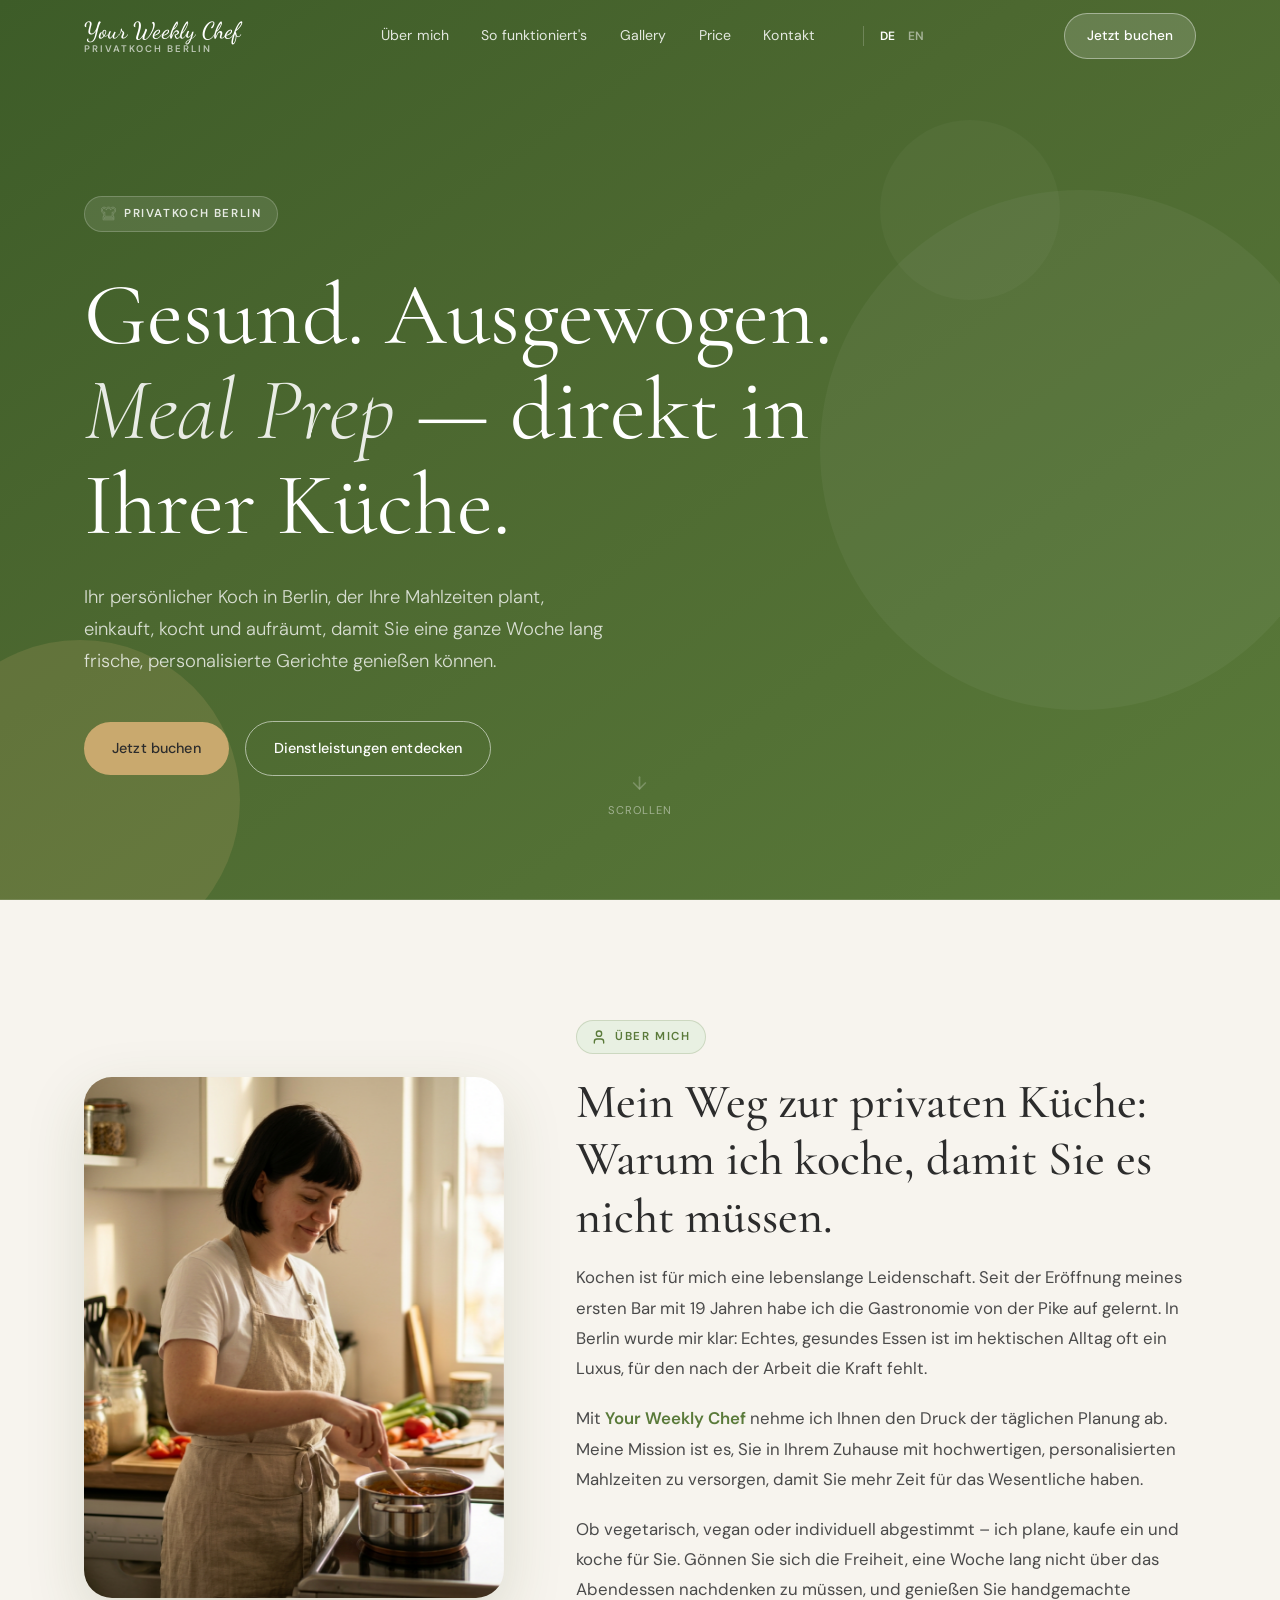
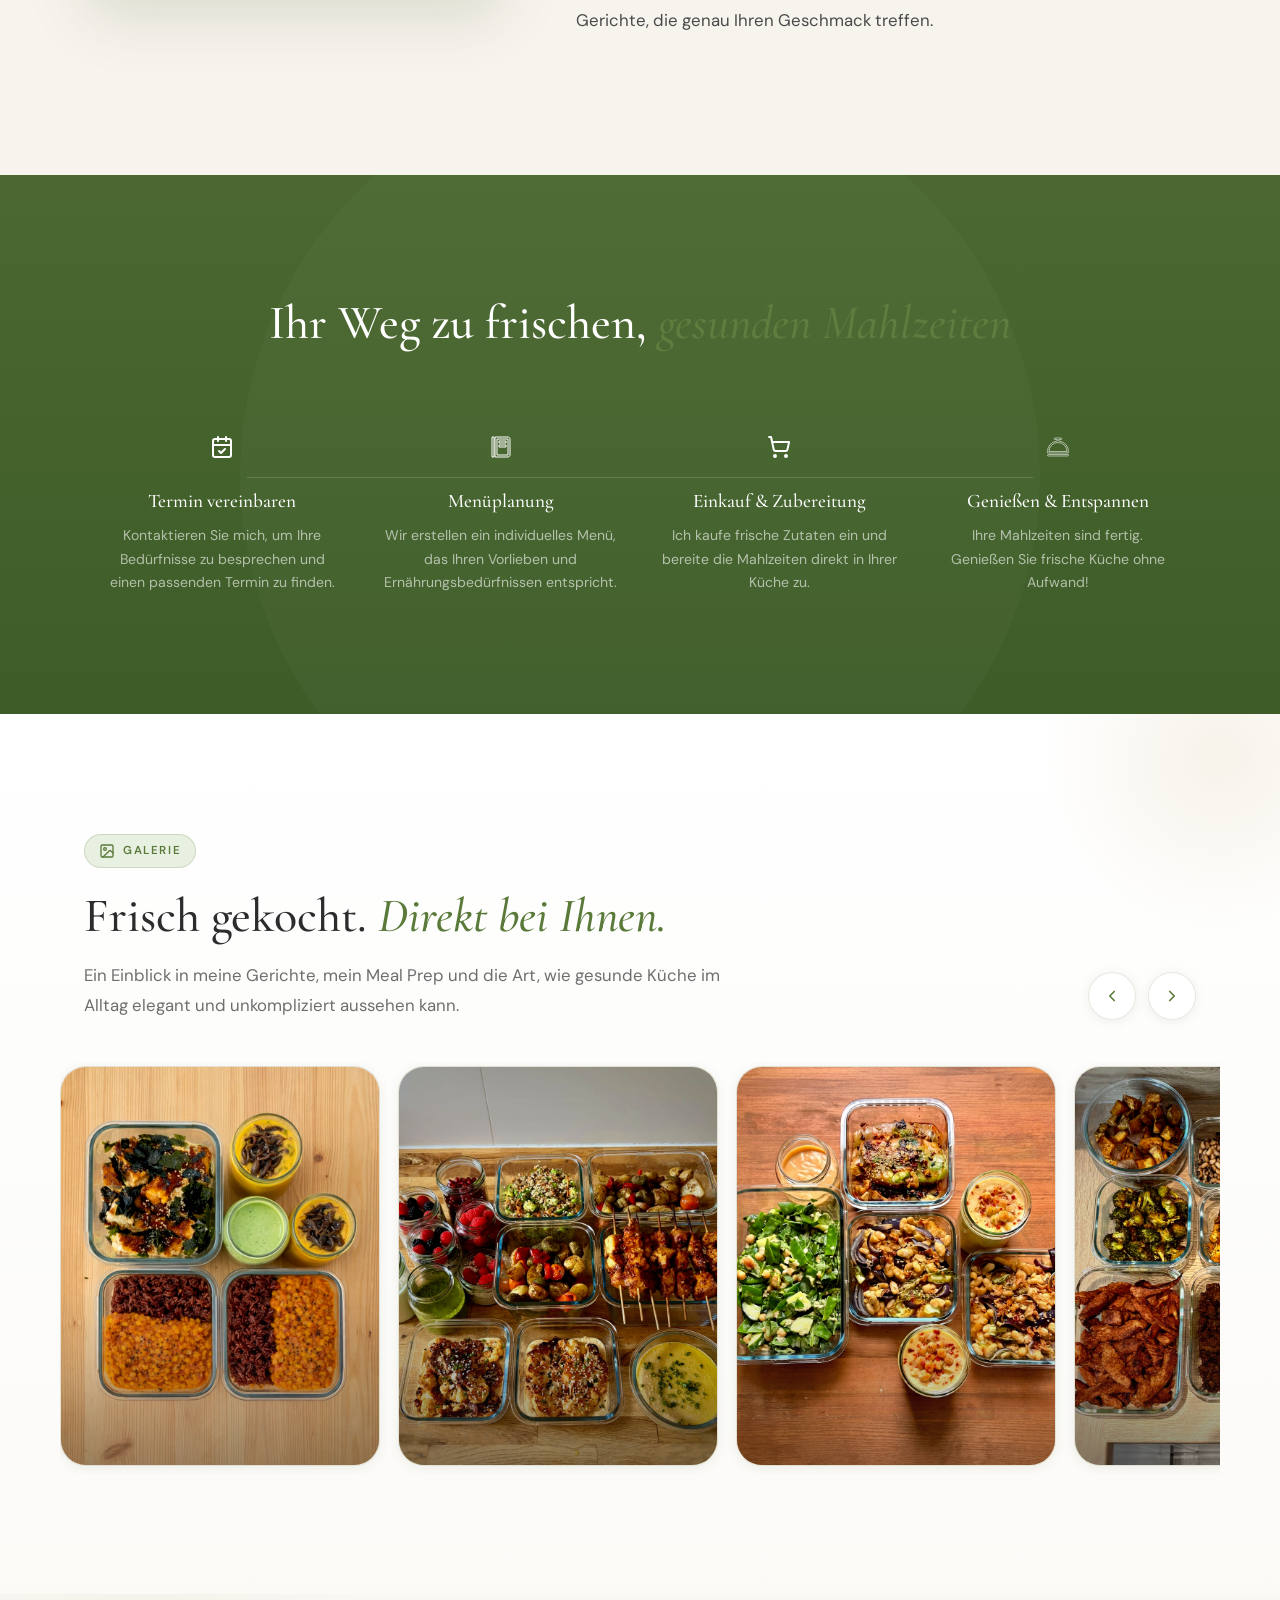
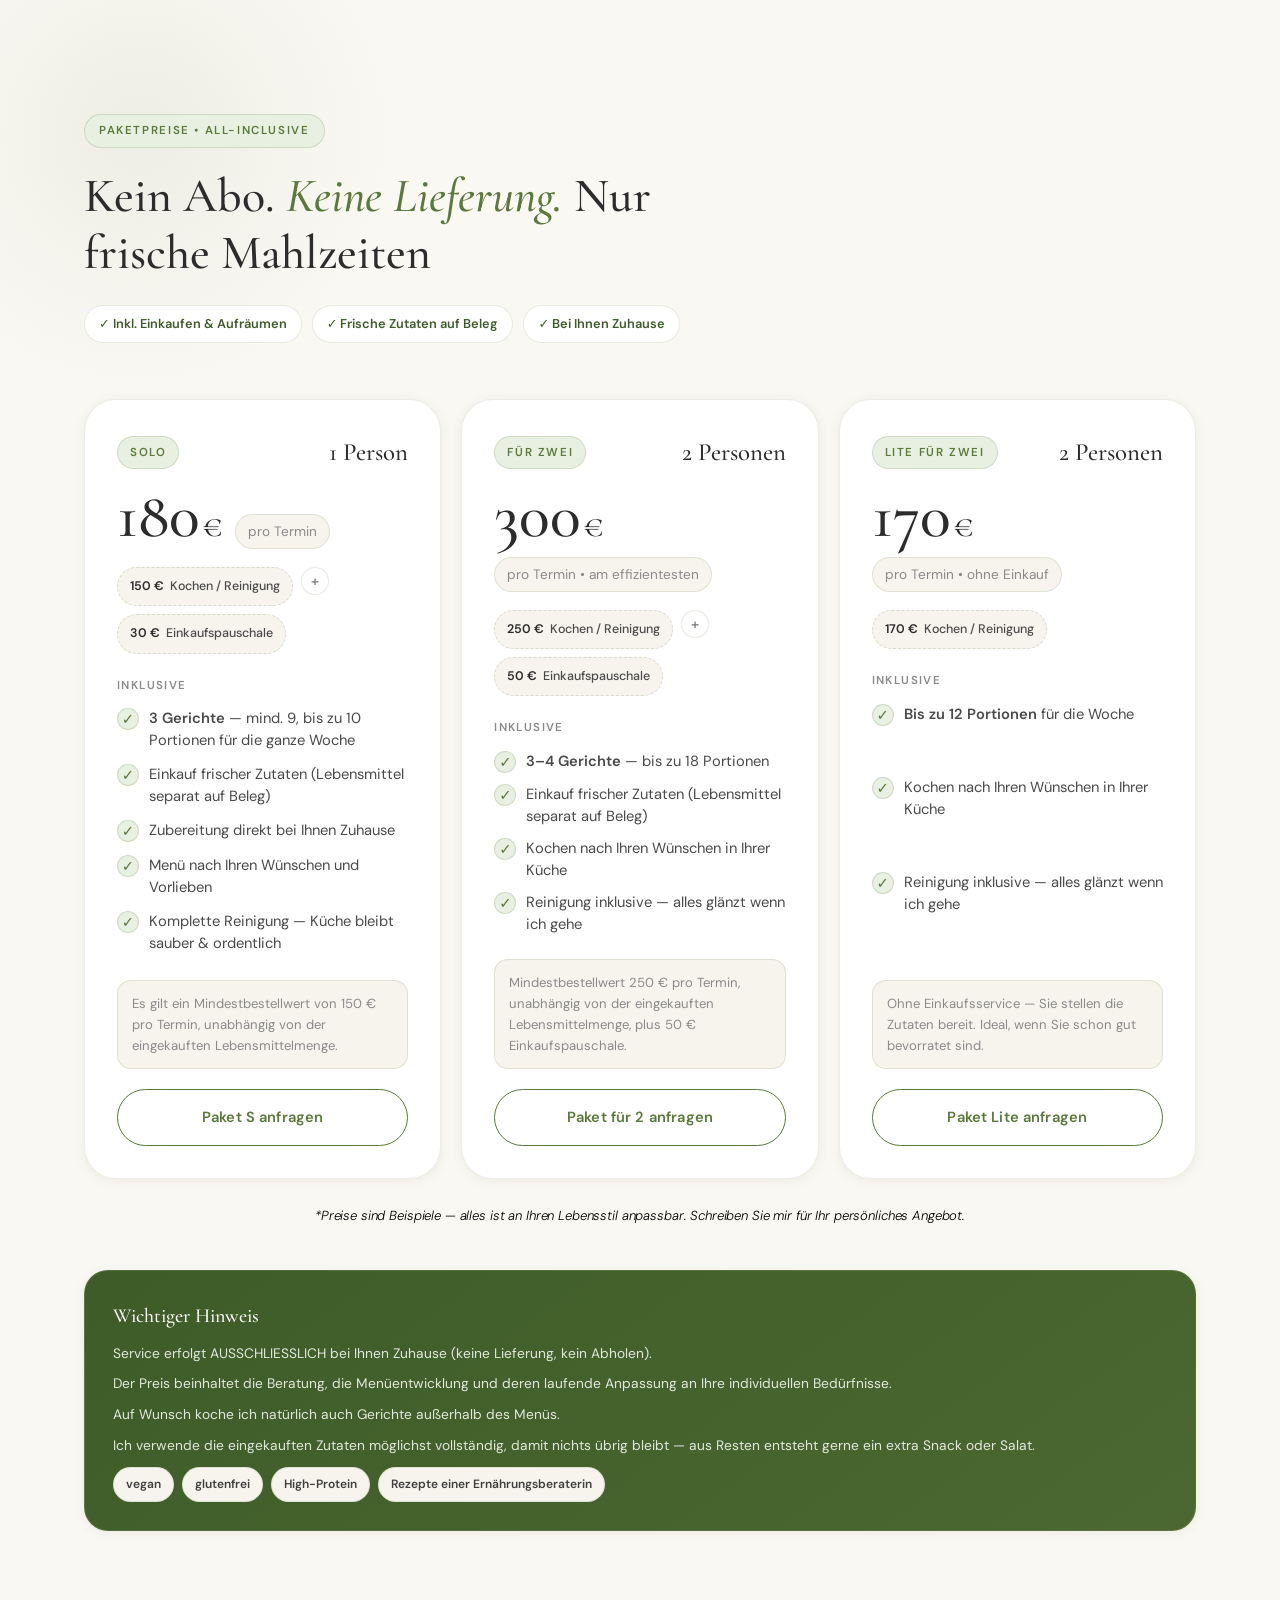
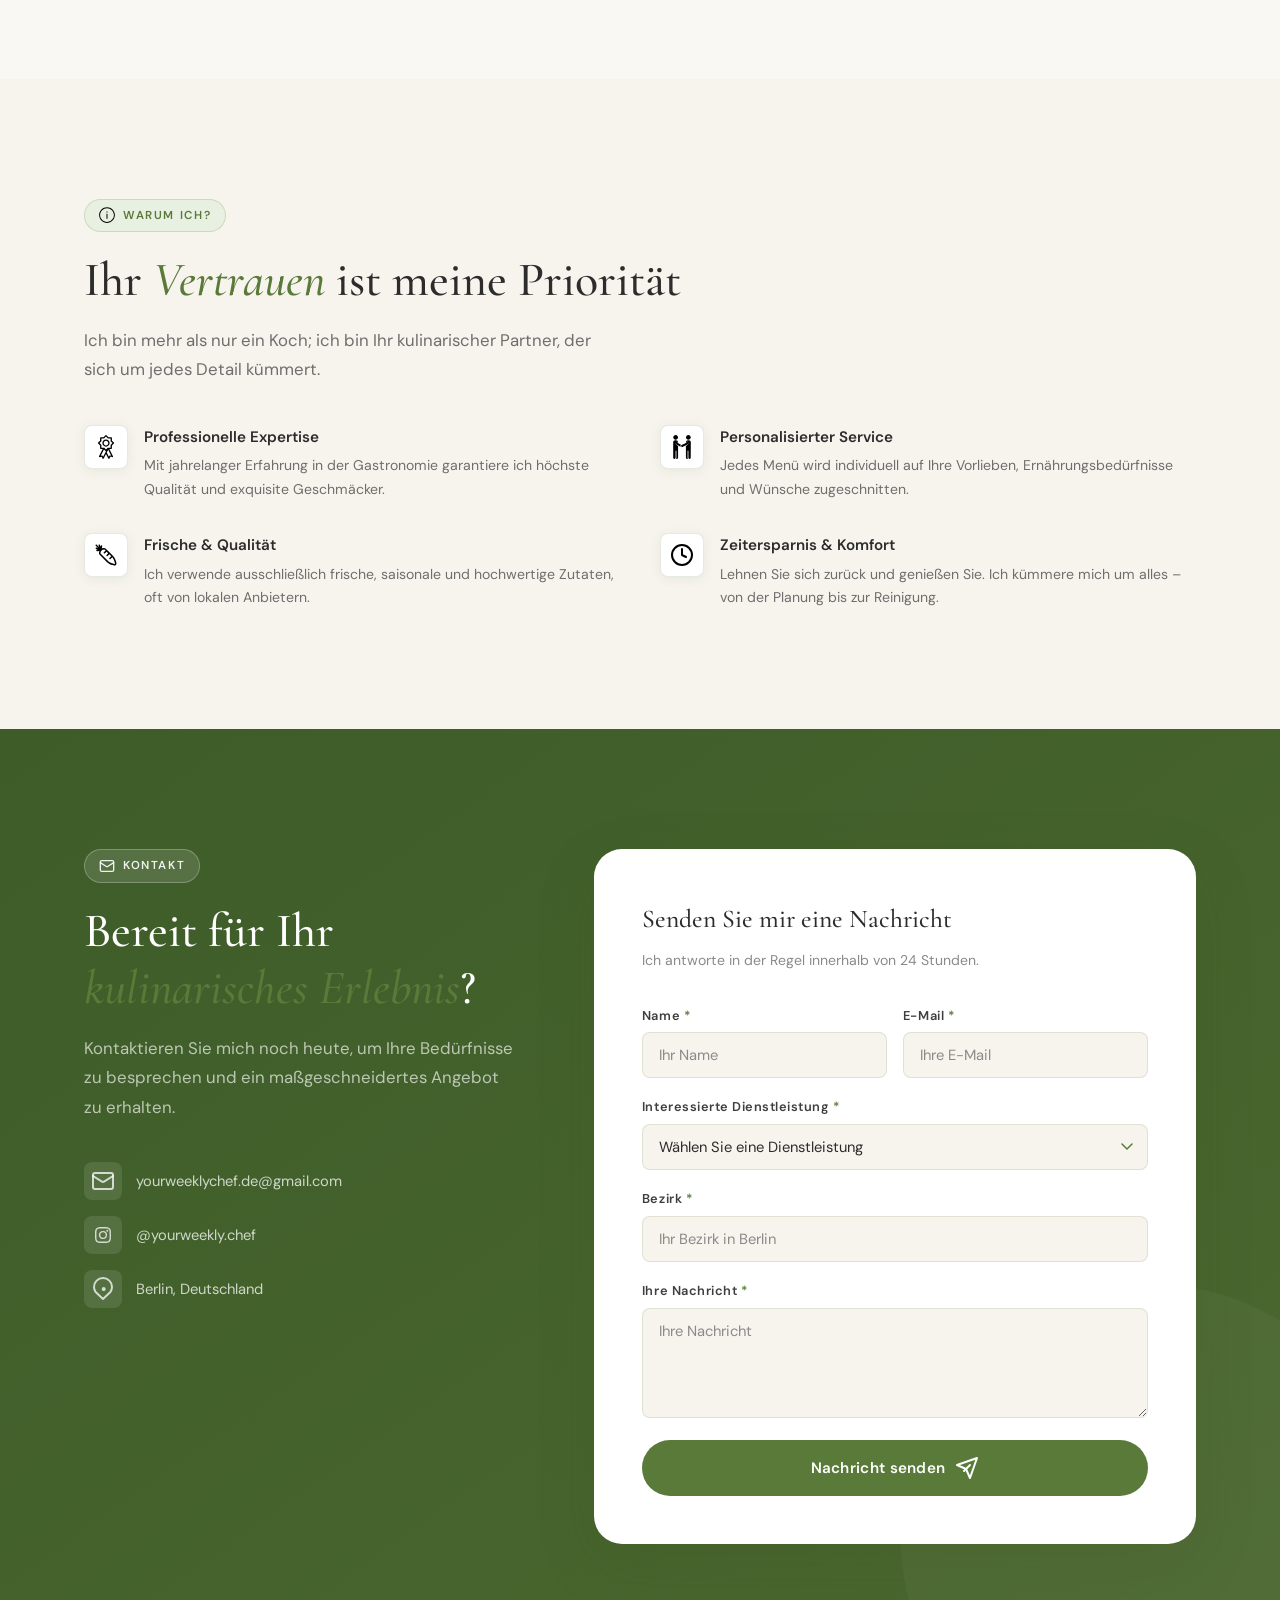
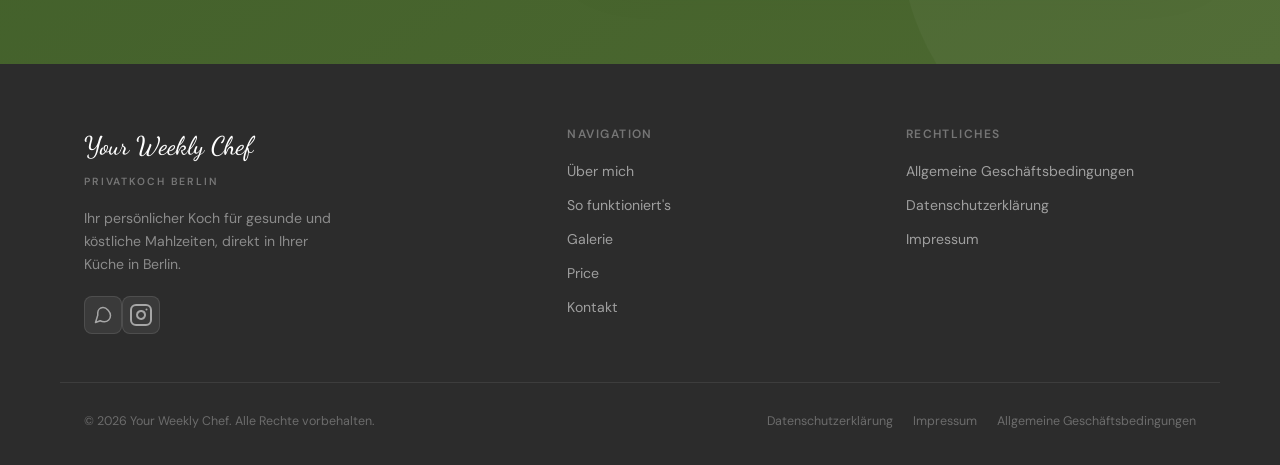
==== commit 2933e0c0: "Fix legal docs and self-host fonts for GDPR compliance - AGB: replace outdated hourly-rate pricing w" ====
--- a/index.html
+++ b/index.html
@@ -7,9 +7,7 @@
   <title>Your Weekly Chef — Privatkoch & Personal Chef Berlin</title>
   <link rel="icon" type="image/png" href="/favicon.png">
   <meta name="description" content="Your Weekly Chef bietet exklusive Privatkoch- und Personal Chef-Dienste in Berlin. Genießen Sie maßgeschneiderte Menüs, Einkauf und Kochen direkt bei Ihnen zu Hause. Buchen Sie jetzt Ihren persönlichen Koch!" />
-  <link rel="preconnect" href="https://fonts.googleapis.com" />
-  <link rel="preconnect" href="https://fonts.gstatic.com" crossorigin />
-  <link href="https://fonts.googleapis.com/css2?family=Cormorant+Garamond:ital,wght@0,300;0,400;0,500;0,600;1,300;1,400;1,500&family=DM+Sans:ital,opsz,wght@0,9..40,300;0,9..40,400;0,9..40,500;0,9..40,600;1,9..40,300&family=Dancing+Script:wght@500;600&display=swap" rel="stylesheet" />
+  <link rel="stylesheet" href="/fonts/fonts.css" />
 
   <style>
     /* ─── CSS Variables ─────────────────────────────────────────── */
--- a/fonts/fonts.css
+++ b/fonts/fonts.css
@@ -0,0 +1,112 @@
+@font-face {
+  font-family: 'Cormorant Garamond';
+  font-style: italic;
+  font-weight: 300;
+  font-display: swap;
+  src: url(/fonts/cormorant-garamond-italic.woff2) format('woff2');
+  unicode-range: U+0000-00FF, U+0131, U+0152-0153, U+02BB-02BC, U+02C6, U+02DA, U+02DC, U+0304, U+0308, U+0329, U+2000-206F, U+20AC, U+2122, U+2191, U+2193, U+2212, U+2215, U+FEFF, U+FFFD;
+}
+@font-face {
+  font-family: 'Cormorant Garamond';
+  font-style: italic;
+  font-weight: 400;
+  font-display: swap;
+  src: url(/fonts/cormorant-garamond-italic.woff2) format('woff2');
+  unicode-range: U+0000-00FF, U+0131, U+0152-0153, U+02BB-02BC, U+02C6, U+02DA, U+02DC, U+0304, U+0308, U+0329, U+2000-206F, U+20AC, U+2122, U+2191, U+2193, U+2212, U+2215, U+FEFF, U+FFFD;
+}
+@font-face {
+  font-family: 'Cormorant Garamond';
+  font-style: italic;
+  font-weight: 500;
+  font-display: swap;
+  src: url(/fonts/cormorant-garamond-italic.woff2) format('woff2');
+  unicode-range: U+0000-00FF, U+0131, U+0152-0153, U+02BB-02BC, U+02C6, U+02DA, U+02DC, U+0304, U+0308, U+0329, U+2000-206F, U+20AC, U+2122, U+2191, U+2193, U+2212, U+2215, U+FEFF, U+FFFD;
+}
+@font-face {
+  font-family: 'Cormorant Garamond';
+  font-style: normal;
+  font-weight: 300;
+  font-display: swap;
+  src: url(/fonts/cormorant-garamond-normal.woff2) format('woff2');
+  unicode-range: U+0000-00FF, U+0131, U+0152-0153, U+02BB-02BC, U+02C6, U+02DA, U+02DC, U+0304, U+0308, U+0329, U+2000-206F, U+20AC, U+2122, U+2191, U+2193, U+2212, U+2215, U+FEFF, U+FFFD;
+}
+@font-face {
+  font-family: 'Cormorant Garamond';
+  font-style: normal;
+  font-weight: 400;
+  font-display: swap;
+  src: url(/fonts/cormorant-garamond-normal.woff2) format('woff2');
+  unicode-range: U+0000-00FF, U+0131, U+0152-0153, U+02BB-02BC, U+02C6, U+02DA, U+02DC, U+0304, U+0308, U+0329, U+2000-206F, U+20AC, U+2122, U+2191, U+2193, U+2212, U+2215, U+FEFF, U+FFFD;
+}
+@font-face {
+  font-family: 'Cormorant Garamond';
+  font-style: normal;
+  font-weight: 500;
+  font-display: swap;
+  src: url(/fonts/cormorant-garamond-normal.woff2) format('woff2');
+  unicode-range: U+0000-00FF, U+0131, U+0152-0153, U+02BB-02BC, U+02C6, U+02DA, U+02DC, U+0304, U+0308, U+0329, U+2000-206F, U+20AC, U+2122, U+2191, U+2193, U+2212, U+2215, U+FEFF, U+FFFD;
+}
+@font-face {
+  font-family: 'Cormorant Garamond';
+  font-style: normal;
+  font-weight: 600;
+  font-display: swap;
+  src: url(/fonts/cormorant-garamond-normal.woff2) format('woff2');
+  unicode-range: U+0000-00FF, U+0131, U+0152-0153, U+02BB-02BC, U+02C6, U+02DA, U+02DC, U+0304, U+0308, U+0329, U+2000-206F, U+20AC, U+2122, U+2191, U+2193, U+2212, U+2215, U+FEFF, U+FFFD;
+}
+@font-face {
+  font-family: 'DM Sans';
+  font-style: italic;
+  font-weight: 300;
+  font-display: swap;
+  src: url(/fonts/dm-sans-italic.woff2) format('woff2');
+  unicode-range: U+0000-00FF, U+0131, U+0152-0153, U+02BB-02BC, U+02C6, U+02DA, U+02DC, U+0304, U+0308, U+0329, U+2000-206F, U+20AC, U+2122, U+2191, U+2193, U+2212, U+2215, U+FEFF, U+FFFD;
+}
+@font-face {
+  font-family: 'DM Sans';
+  font-style: normal;
+  font-weight: 300;
+  font-display: swap;
+  src: url(/fonts/dm-sans-normal.woff2) format('woff2');
+  unicode-range: U+0000-00FF, U+0131, U+0152-0153, U+02BB-02BC, U+02C6, U+02DA, U+02DC, U+0304, U+0308, U+0329, U+2000-206F, U+20AC, U+2122, U+2191, U+2193, U+2212, U+2215, U+FEFF, U+FFFD;
+}
+@font-face {
+  font-family: 'DM Sans';
+  font-style: normal;
+  font-weight: 400;
+  font-display: swap;
+  src: url(/fonts/dm-sans-normal.woff2) format('woff2');
+  unicode-range: U+0000-00FF, U+0131, U+0152-0153, U+02BB-02BC, U+02C6, U+02DA, U+02DC, U+0304, U+0308, U+0329, U+2000-206F, U+20AC, U+2122, U+2191, U+2193, U+2212, U+2215, U+FEFF, U+FFFD;
+}
+@font-face {
+  font-family: 'DM Sans';
+  font-style: normal;
+  font-weight: 500;
+  font-display: swap;
+  src: url(/fonts/dm-sans-normal.woff2) format('woff2');
+  unicode-range: U+0000-00FF, U+0131, U+0152-0153, U+02BB-02BC, U+02C6, U+02DA, U+02DC, U+0304, U+0308, U+0329, U+2000-206F, U+20AC, U+2122, U+2191, U+2193, U+2212, U+2215, U+FEFF, U+FFFD;
+}
+@font-face {
+  font-family: 'DM Sans';
+  font-style: normal;
+  font-weight: 600;
+  font-display: swap;
+  src: url(/fonts/dm-sans-normal.woff2) format('woff2');
+  unicode-range: U+0000-00FF, U+0131, U+0152-0153, U+02BB-02BC, U+02C6, U+02DA, U+02DC, U+0304, U+0308, U+0329, U+2000-206F, U+20AC, U+2122, U+2191, U+2193, U+2212, U+2215, U+FEFF, U+FFFD;
+}
+@font-face {
+  font-family: 'Dancing Script';
+  font-style: normal;
+  font-weight: 500;
+  font-display: swap;
+  src: url(/fonts/dancing-script.woff2) format('woff2');
+  unicode-range: U+0000-00FF, U+0131, U+0152-0153, U+02BB-02BC, U+02C6, U+02DA, U+02DC, U+0304, U+0308, U+0329, U+2000-206F, U+20AC, U+2122, U+2191, U+2193, U+2212, U+2215, U+FEFF, U+FFFD;
+}
+@font-face {
+  font-family: 'Dancing Script';
+  font-style: normal;
+  font-weight: 600;
+  font-display: swap;
+  src: url(/fonts/dancing-script.woff2) format('woff2');
+  unicode-range: U+0000-00FF, U+0131, U+0152-0153, U+02BB-02BC, U+02C6, U+02DA, U+02DC, U+0304, U+0308, U+0329, U+2000-206F, U+20AC, U+2122, U+2191, U+2193, U+2212, U+2215, U+FEFF, U+FFFD;
+}
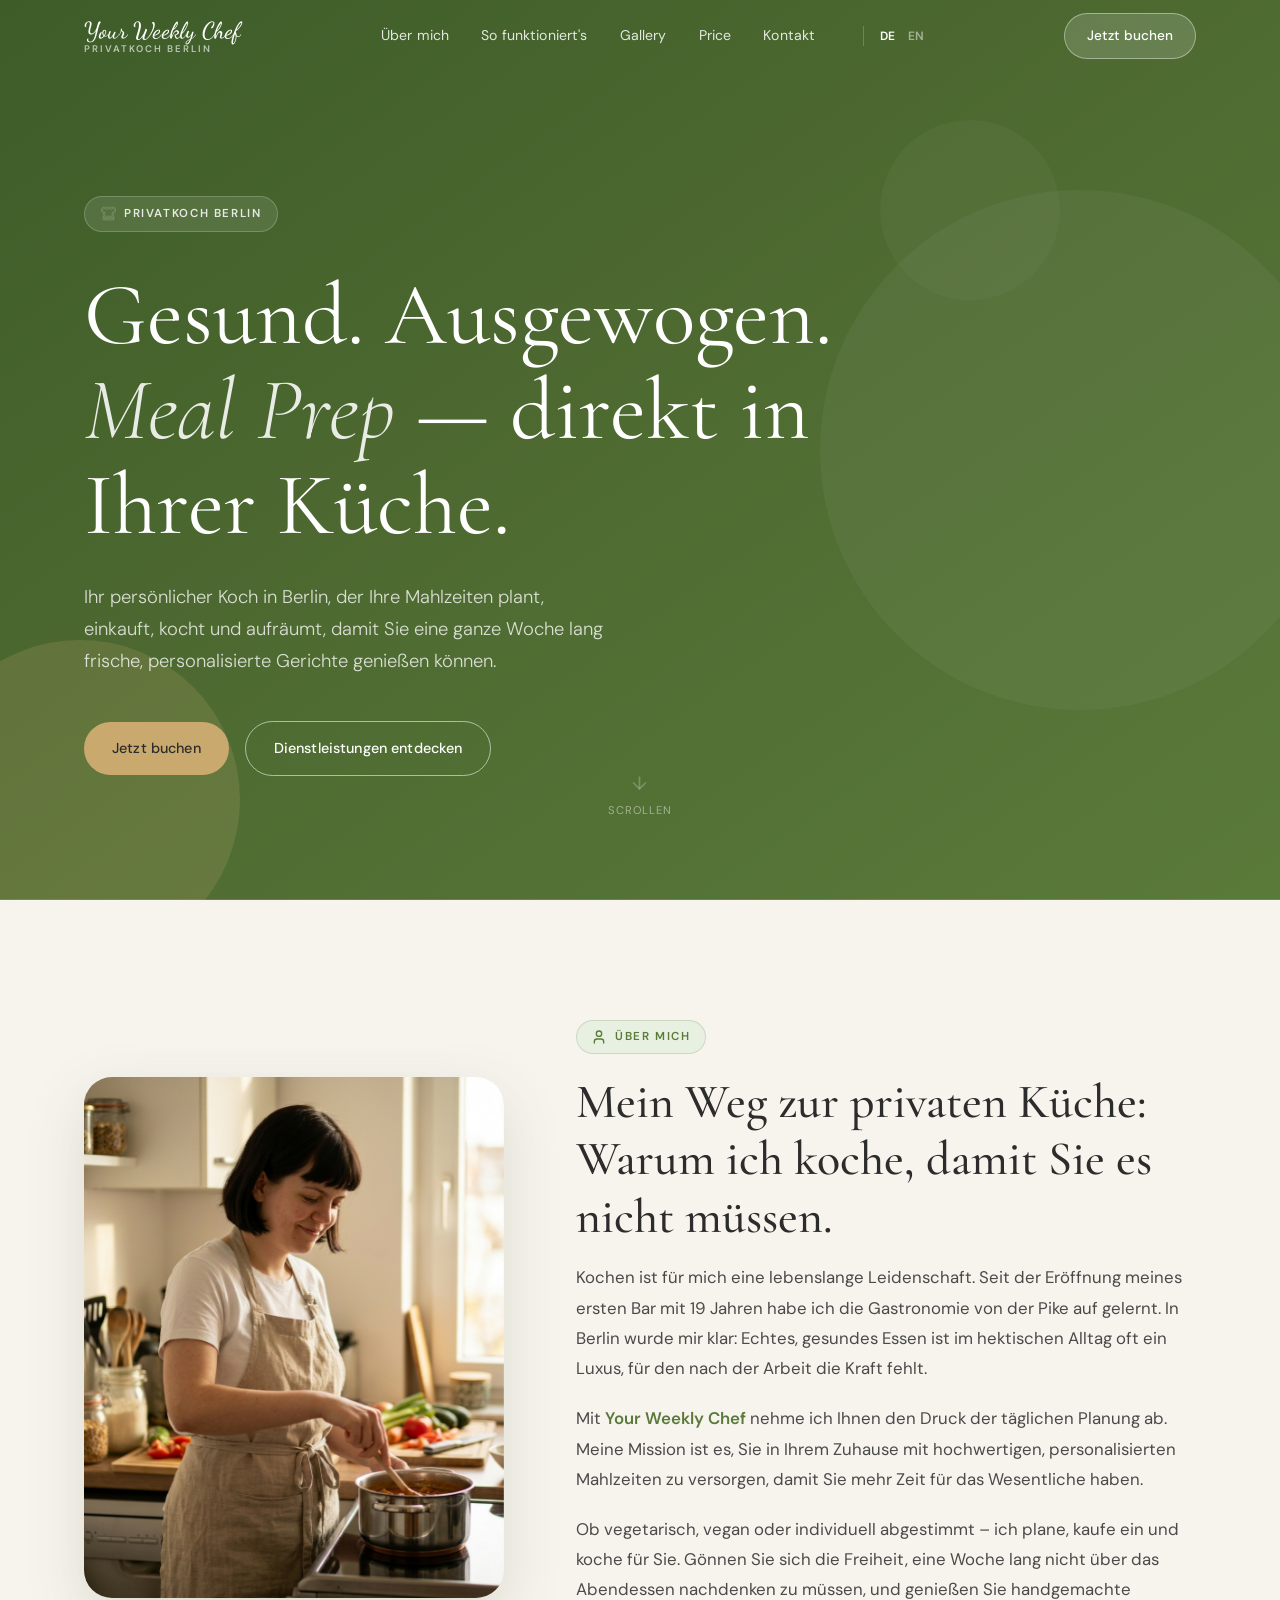
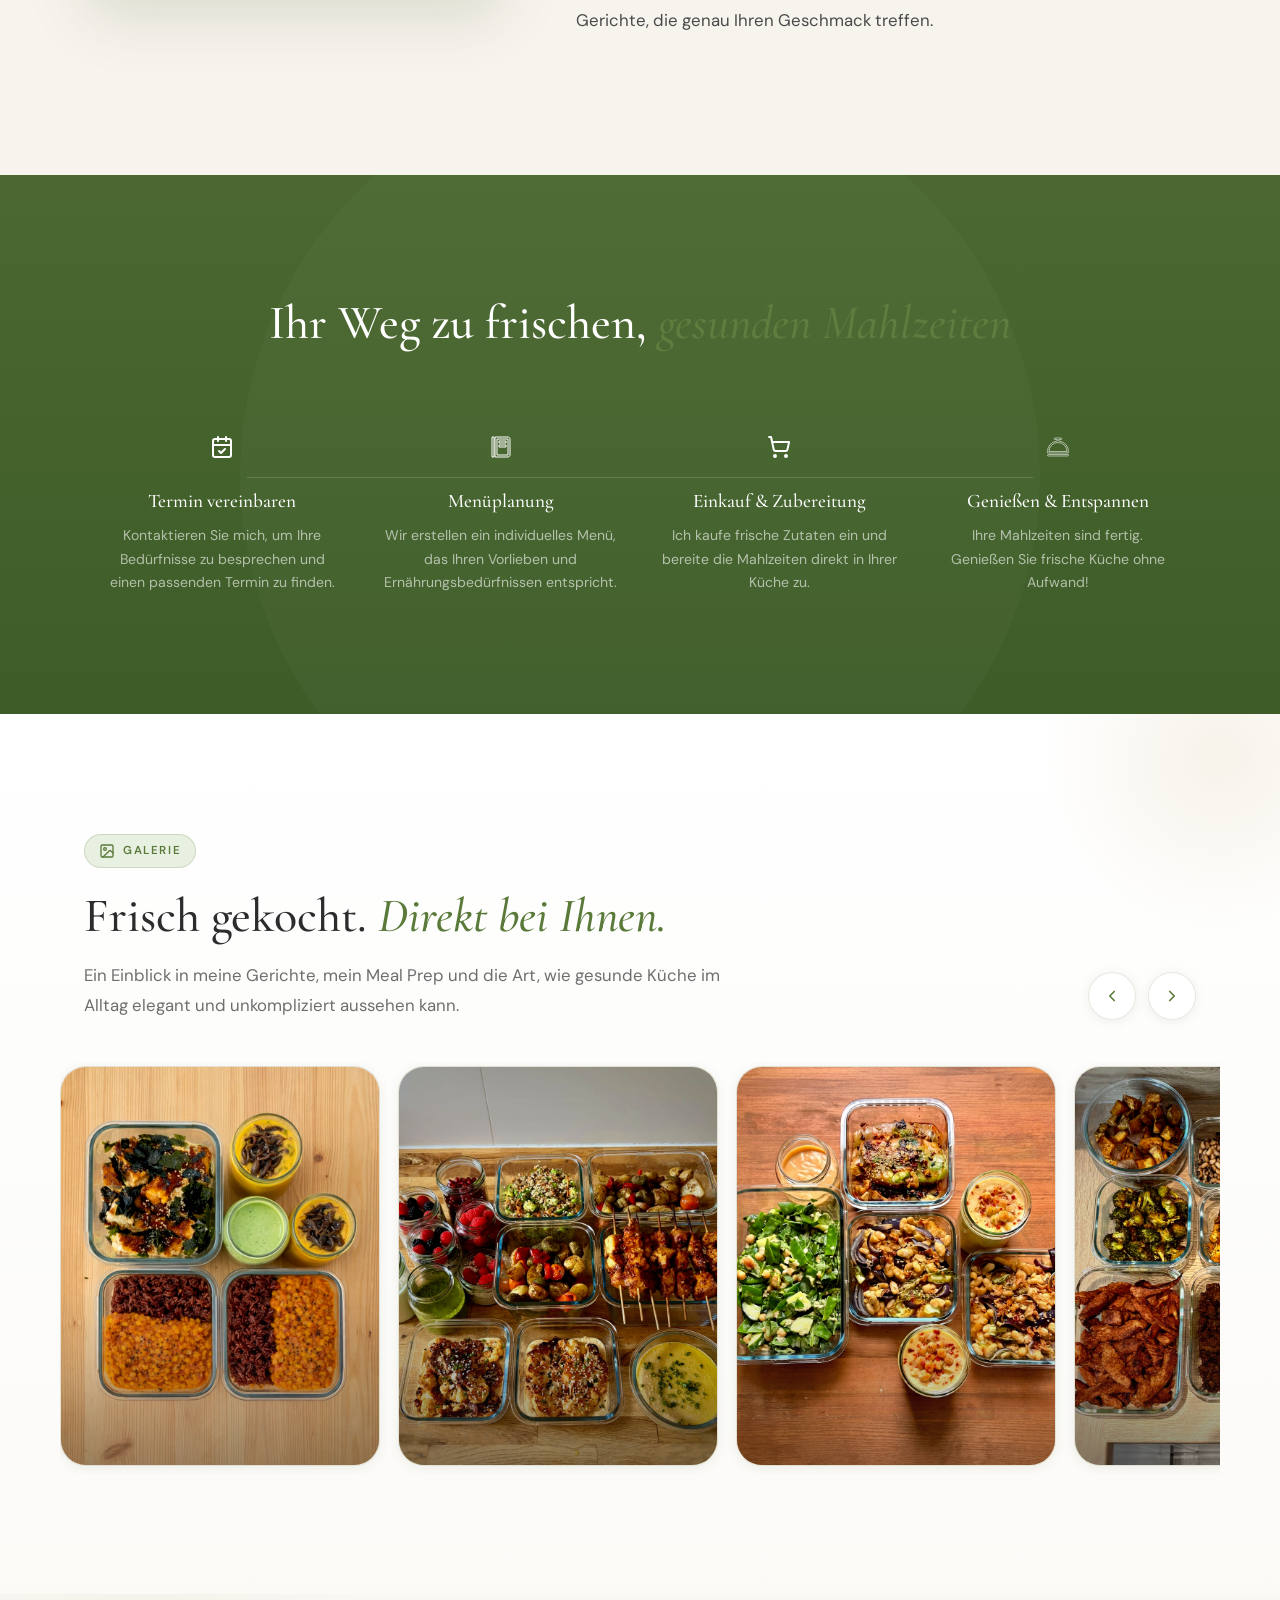
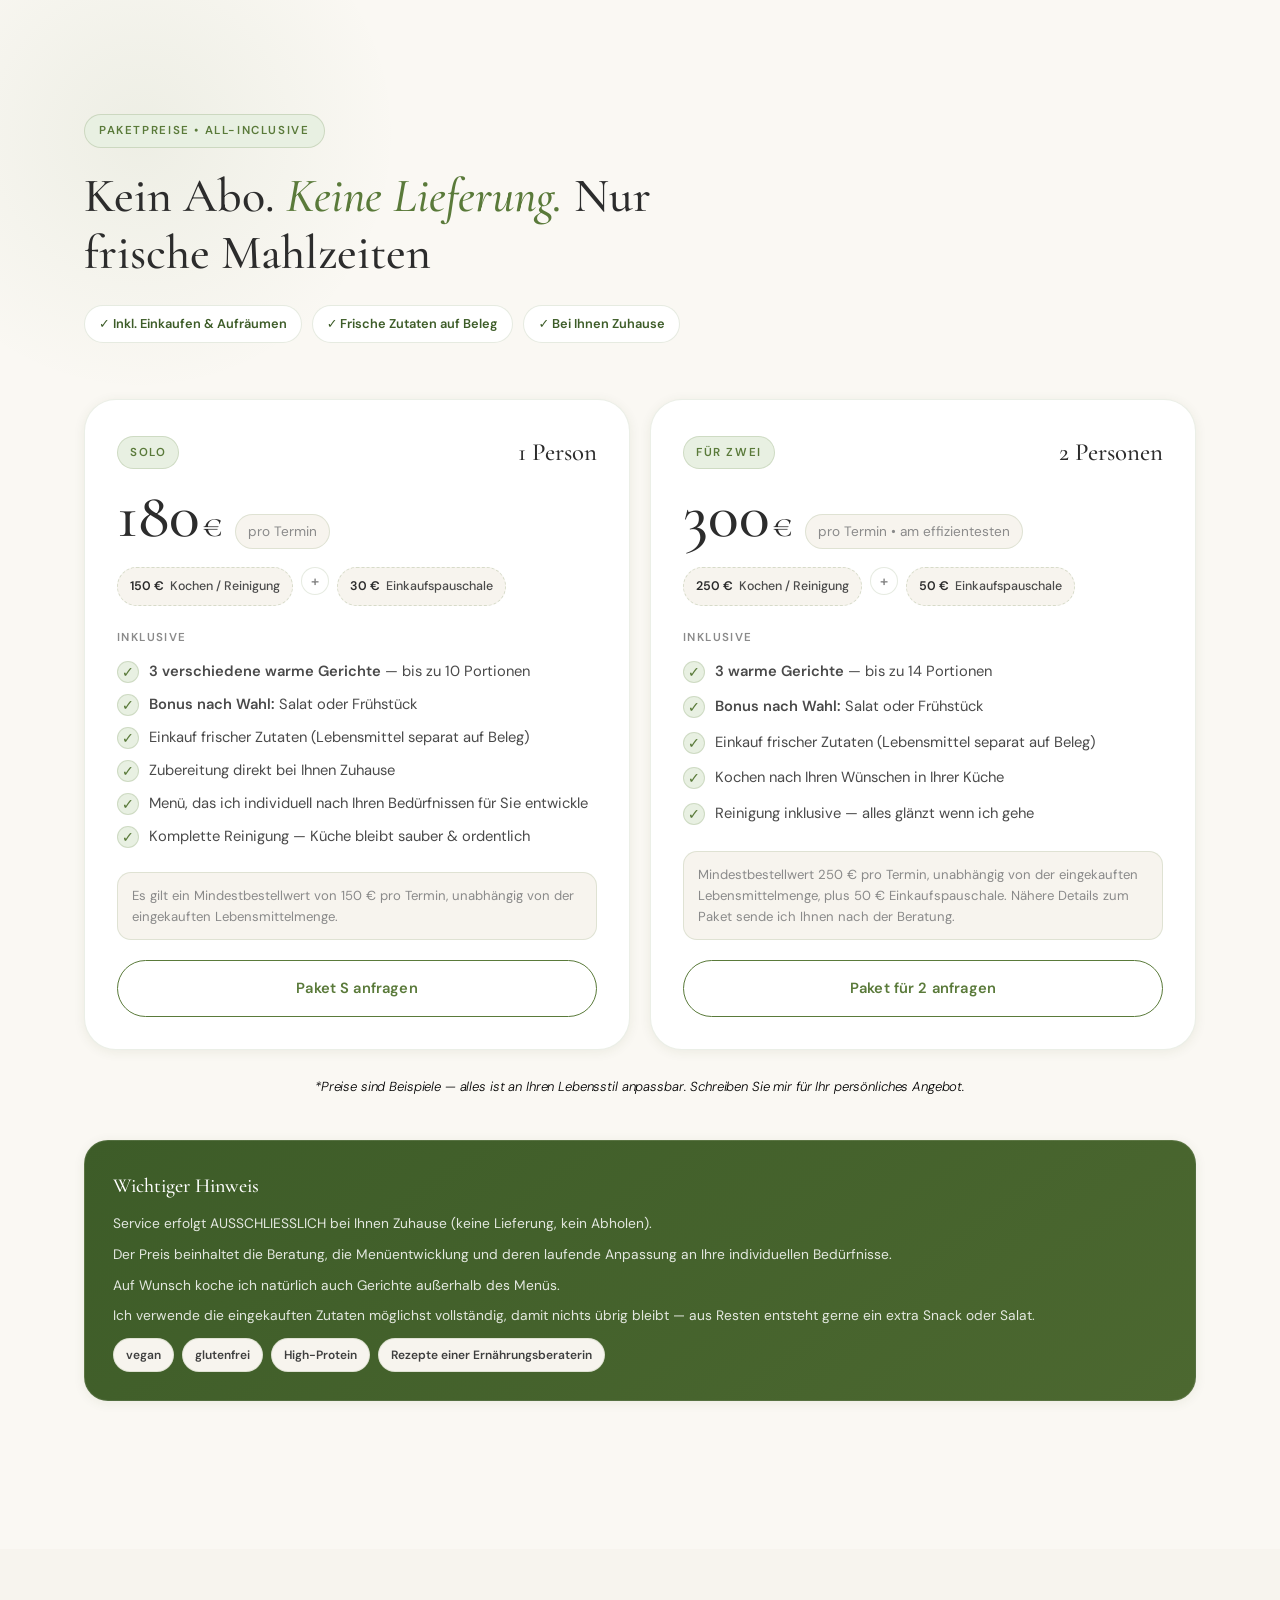
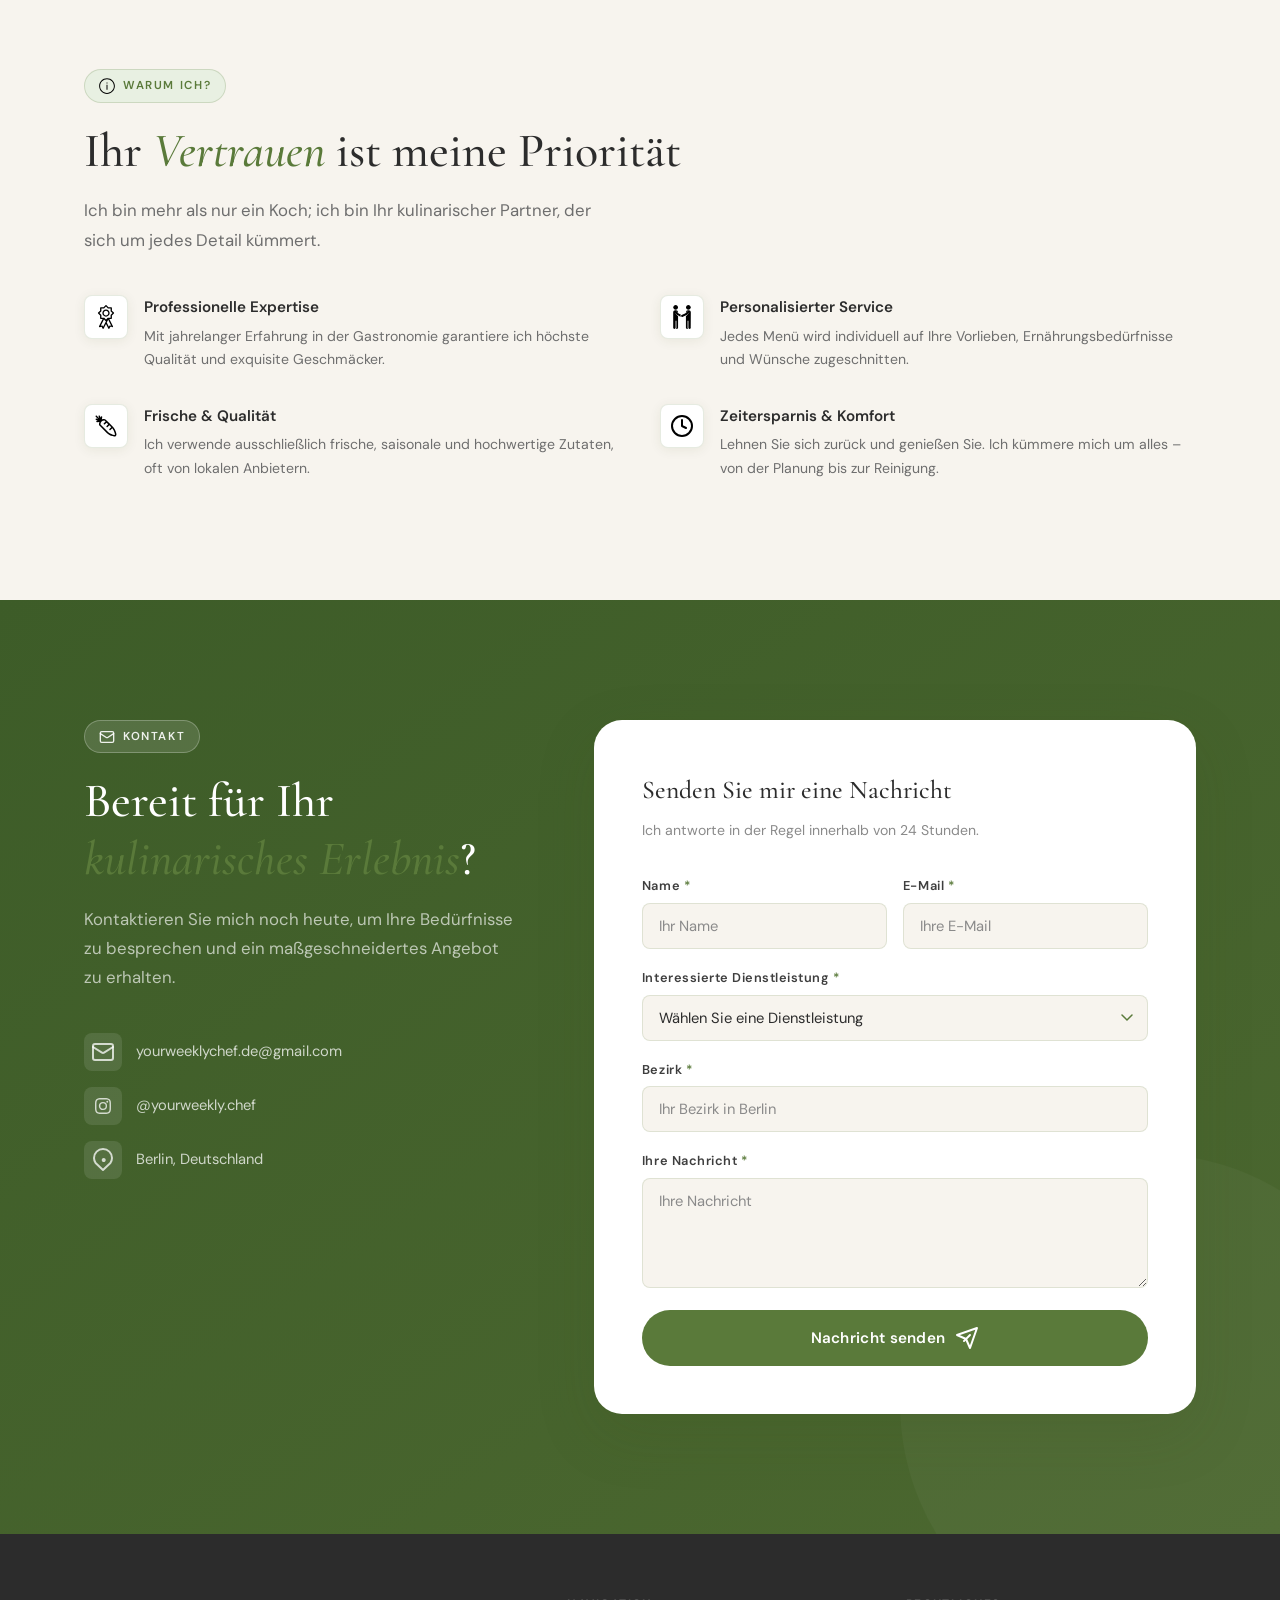
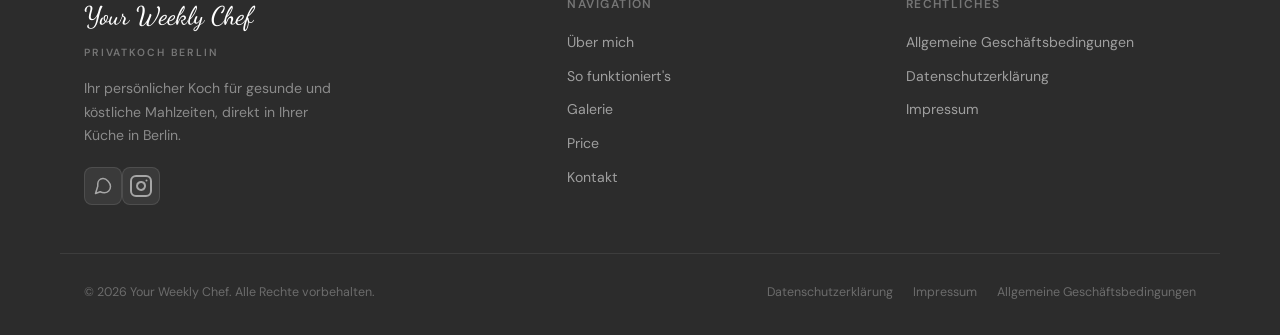
==== commit 4e13fbc8: "Update packages and payment terms - Remove the Lite package; Solo and For Two now list 3 hot dishes " ====
--- a/index.html
+++ b/index.html
@@ -834,7 +834,7 @@
     .pricing__header .section-subtitle { max-width: 640px; margin-top: 8px; }
     .pricing__valueprop { display:flex; gap:10px; margin-top:22px; flex-wrap:wrap; }
     .pricing__valueprop span { display:inline-flex; align-items:center; gap:8px; font-size:0.8rem; font-weight:600; padding:7px 14px; border-radius:999px; background:var(--white); border:1px solid var(--border); color:var(--green-dark); }
-    .pricing__packages { display:grid; grid-template-columns: repeat(3, 1fr); gap:20px; align-items:stretch; margin-bottom: 28px; }
+    .pricing__packages { display:grid; grid-template-columns: repeat(2, 1fr); gap:20px; align-items:stretch; margin-bottom: 28px; }
     .pkg-card { position:relative; background:var(--white); border-radius:32px; border:1.5px solid rgba(90,122,58,0.12); padding:36px 32px 32px; box-shadow: var(--shadow-sm); transition: var(--transition); overflow:hidden; display:flex; flex-direction:column; }
     .pkg-card:hover { transform: translateY(-4px); box-shadow: var(--shadow-lg); border-color: rgba(90,122,58,0.22); }
     .pkg-card--popular { border-color: var(--tan); background: linear-gradient(180deg, #FFFEFB 0%, #FFFFFF 100%); box-shadow: 0 18px 50px rgba(201,169,110,0.18); }
@@ -1811,10 +1811,11 @@
             </div>
             <div class="pkg-card__includes-title">Inklusive</div>
             <ul class="pkg-card__list">
-              <li><span class="pkg-card__check">✓</span><span><strong>3 Gerichte</strong> — mind. 9, bis zu 10 Portionen für die ganze Woche</span></li>
+              <li><span class="pkg-card__check">✓</span><span><strong>3 verschiedene warme Gerichte</strong> — bis zu 10 Portionen</span></li>
+              <li><span class="pkg-card__check">✓</span><span><strong>Bonus nach Wahl:</strong> Salat oder Frühstück</span></li>
               <li><span class="pkg-card__check">✓</span><span>Einkauf frischer Zutaten (Lebensmittel separat auf Beleg)</span></li>
               <li><span class="pkg-card__check">✓</span><span>Zubereitung direkt bei Ihnen Zuhause</span></li>
-              <li><span class="pkg-card__check">✓</span><span>Menü nach Ihren Wünschen und Vorlieben</span></li>
+              <li><span class="pkg-card__check">✓</span><span>Menü, das ich individuell nach Ihren Bedürfnissen für Sie entwickle</span></li>
               <li><span class="pkg-card__check">✓</span><span>Komplette Reinigung — Küche bleibt sauber & ordentlich</span></li>
             </ul>
             <div class="pkg-card__muted">Es gilt ein Mindestbestellwert von 150 € pro Termin, unabhängig von der eingekauften Lebensmittelmenge.</div>
@@ -1838,36 +1839,14 @@
             </div>
             <div class="pkg-card__includes-title">Inklusive</div>
             <ul class="pkg-card__list">
-              <li><span class="pkg-card__check">✓</span><span><strong>3–4 Gerichte</strong> — bis zu 18 Portionen</span></li>
+              <li><span class="pkg-card__check">✓</span><span><strong>3 warme Gerichte</strong> — bis zu 14 Portionen</span></li>
+              <li><span class="pkg-card__check">✓</span><span><strong>Bonus nach Wahl:</strong> Salat oder Frühstück</span></li>
               <li><span class="pkg-card__check">✓</span><span>Einkauf frischer Zutaten (Lebensmittel separat auf Beleg)</span></li>
               <li><span class="pkg-card__check">✓</span><span>Kochen nach Ihren Wünschen in Ihrer Küche</span></li>
               <li><span class="pkg-card__check">✓</span><span>Reinigung inklusive — alles glänzt wenn ich gehe</span></li>
             </ul>
-            <div class="pkg-card__muted">Mindestbestellwert 250 € pro Termin, unabhängig von der eingekauften Lebensmittelmenge, plus 50 € Einkaufspauschale.</div>
+            <div class="pkg-card__muted">Mindestbestellwert 250 € pro Termin, unabhängig von der eingekauften Lebensmittelmenge, plus 50 € Einkaufspauschale. Nähere Details zum Paket sende ich Ihnen nach der Beratung.</div>
             <a href="#contact" class="btn btn-outline-green pkg-card__cta">Paket für 2 anfragen</a>
-          </div>
-
-          <!-- 2 PERSONEN LITE -->
-          <div class="pkg-card fade-up fade-up-delay-2">
-            <div class="pkg-card__top">
-              <span class="pkg-card__label">Lite für Zwei</span>
-              <span class="pkg-card__persons">2 Personen</span>
-            </div>
-            <div class="pkg-card__price-row">
-              <div class="pkg-card__price">170<span>€</span></div>
-              <div class="pkg-card__price-note">pro Termin • ohne Einkauf</div>
-            </div>
-            <div class="pkg-card__breakdown">
-              <div class="pkg-card__breakdown-item"><strong>170 €</strong> Kochen / Reinigung</div>
-            </div>
-            <div class="pkg-card__includes-title">Inklusive</div>
-            <ul class="pkg-card__list">
-              <li><span class="pkg-card__check">✓</span><span><strong>Bis zu 12 Portionen</strong> für die Woche</span></li>
-              <li><span class="pkg-card__check">✓</span><span>Kochen nach Ihren Wünschen in Ihrer Küche</span></li>
-              <li><span class="pkg-card__check">✓</span><span>Reinigung inklusive — alles glänzt wenn ich gehe</span></li>
-            </ul>
-            <div class="pkg-card__muted">Ohne Einkaufsservice — Sie stellen die Zutaten bereit. Ideal, wenn Sie schon gut bevorratet sind.</div>
-            <a href="#contact" class="btn btn-outline-green pkg-card__cta">Paket Lite anfragen</a>
           </div>
         </div>
 
